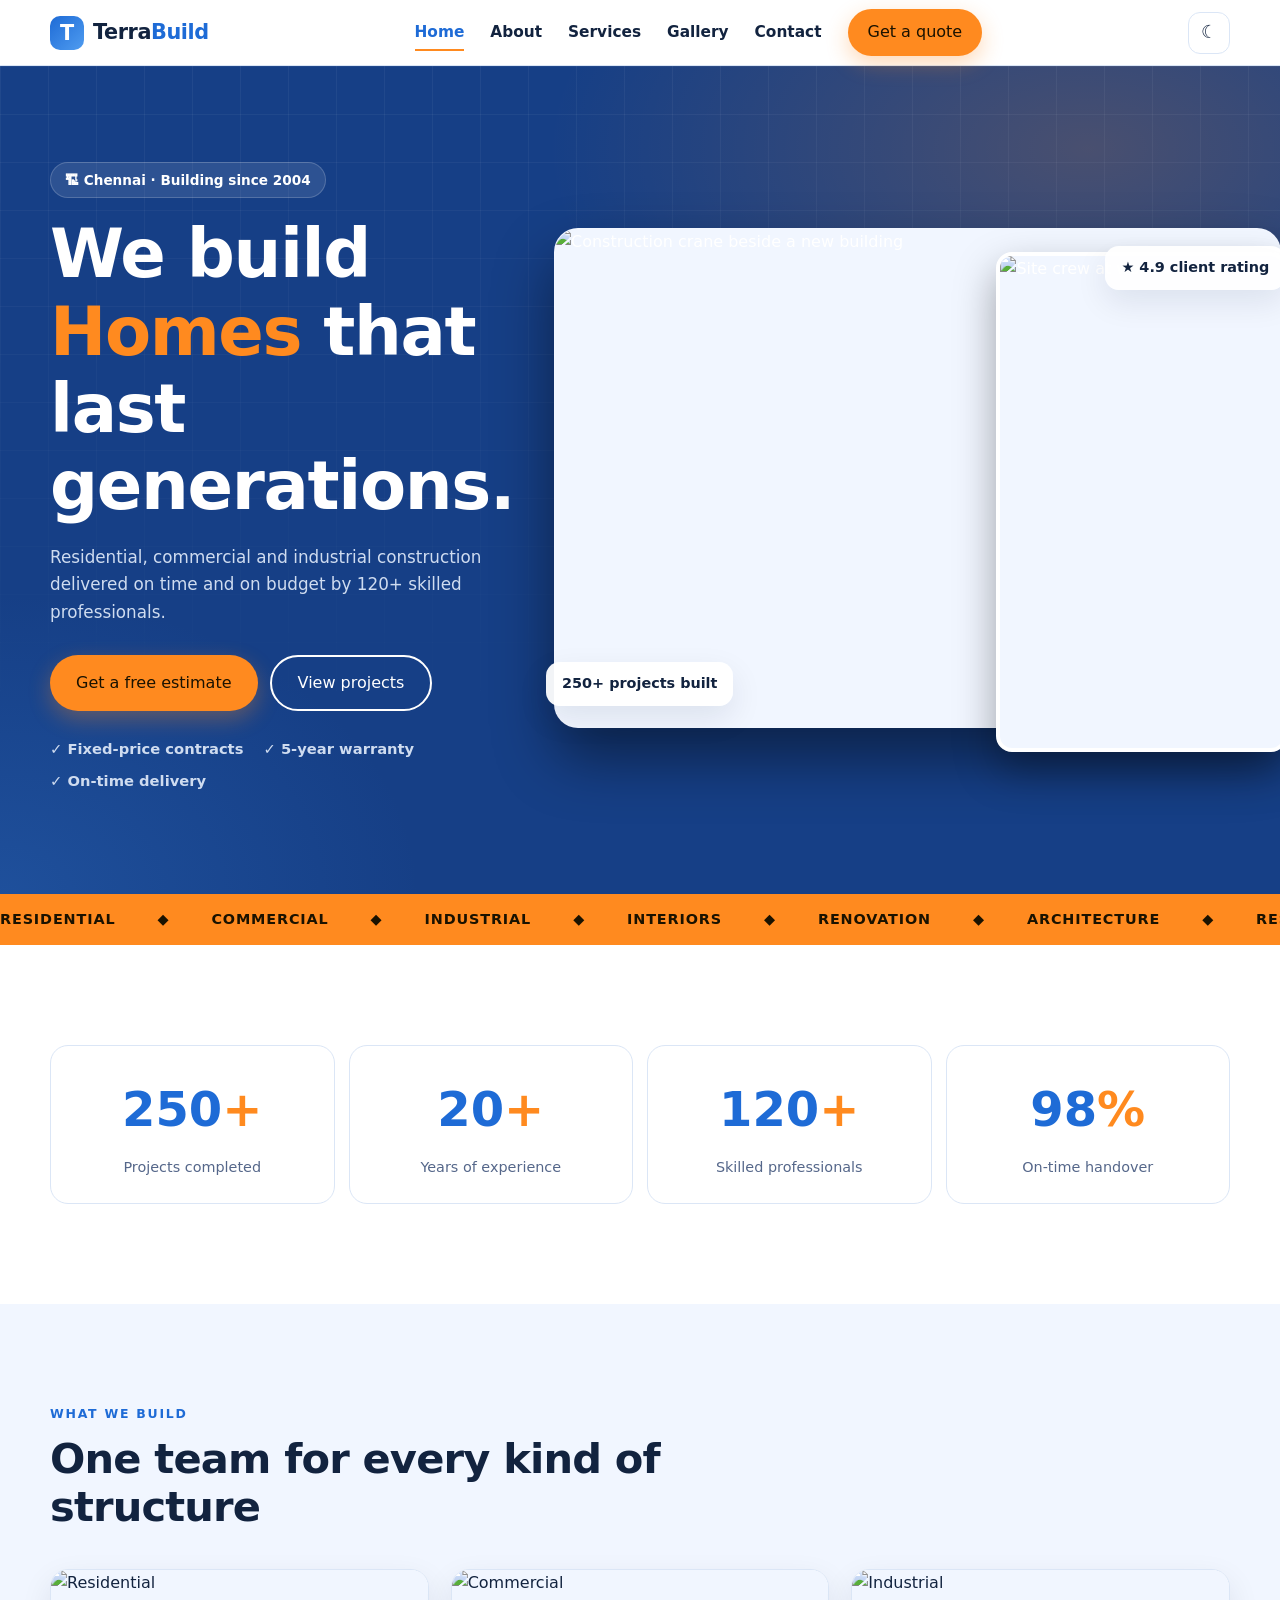
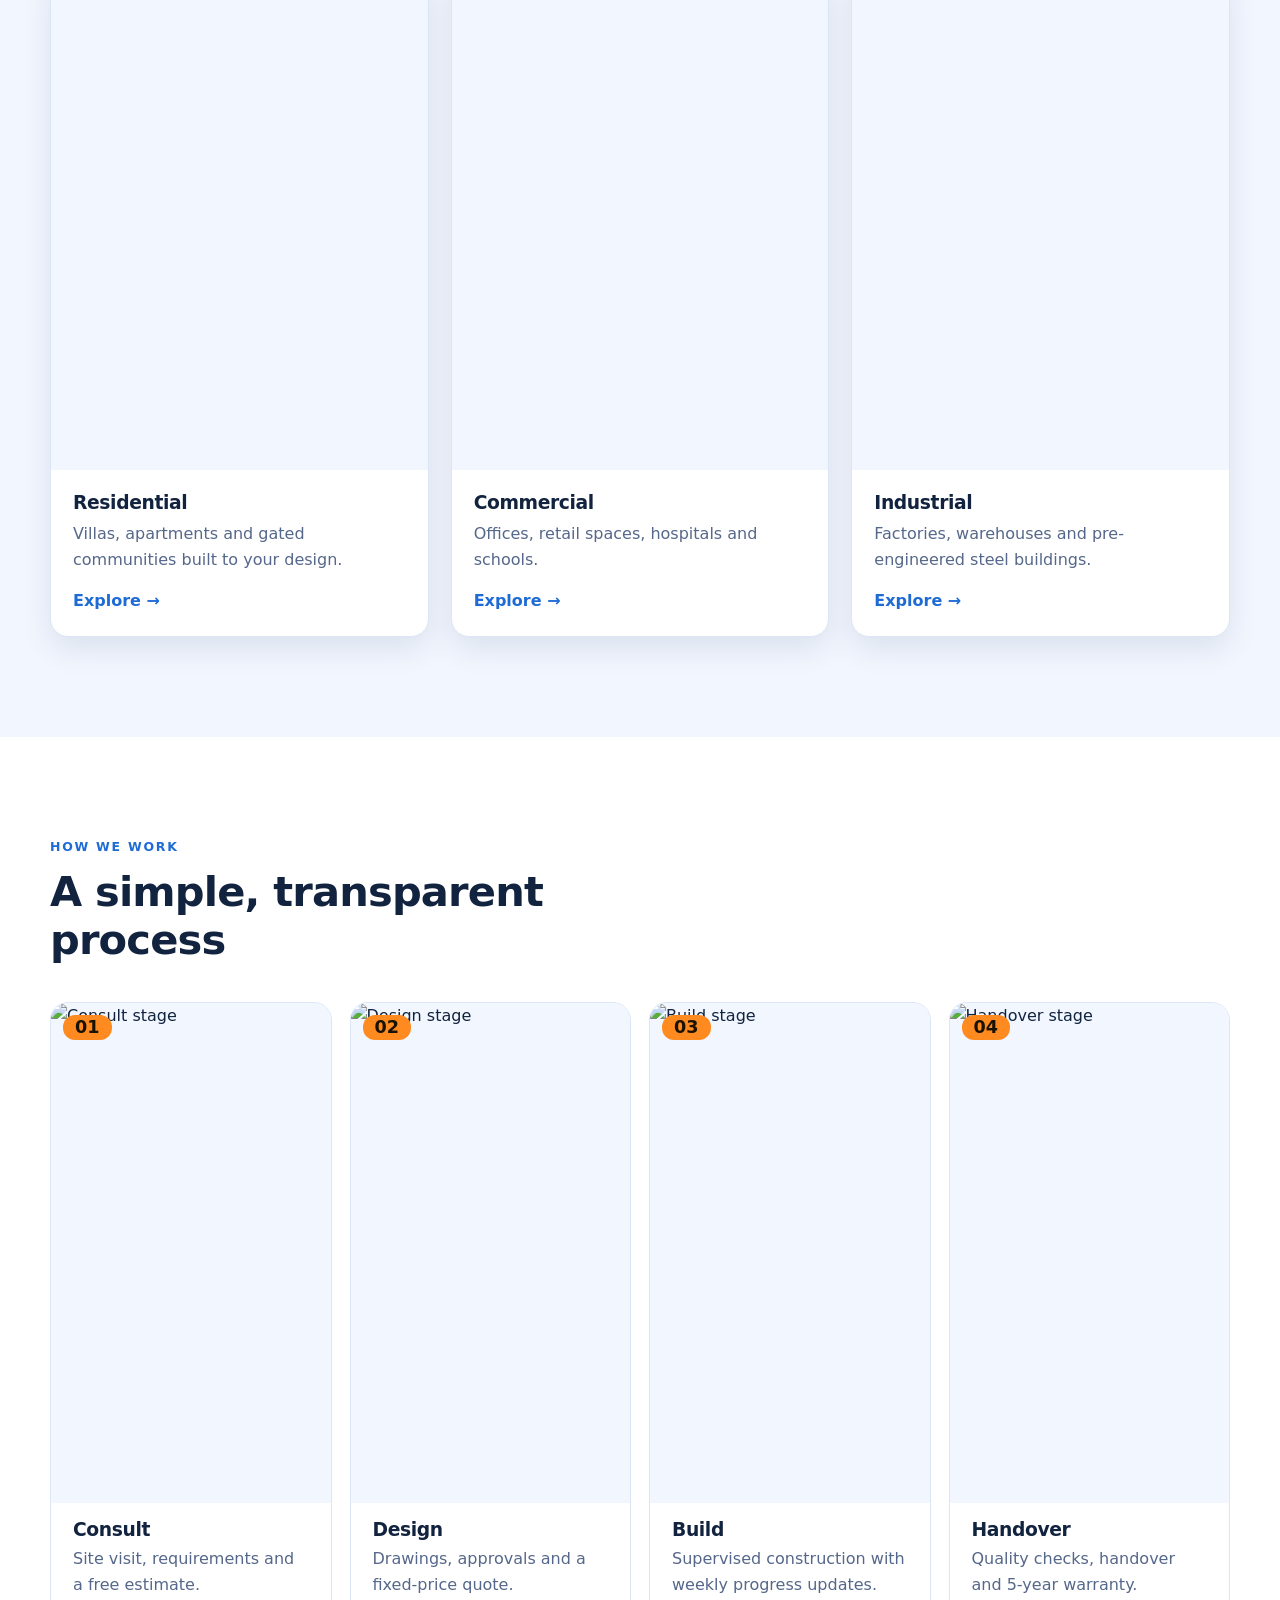
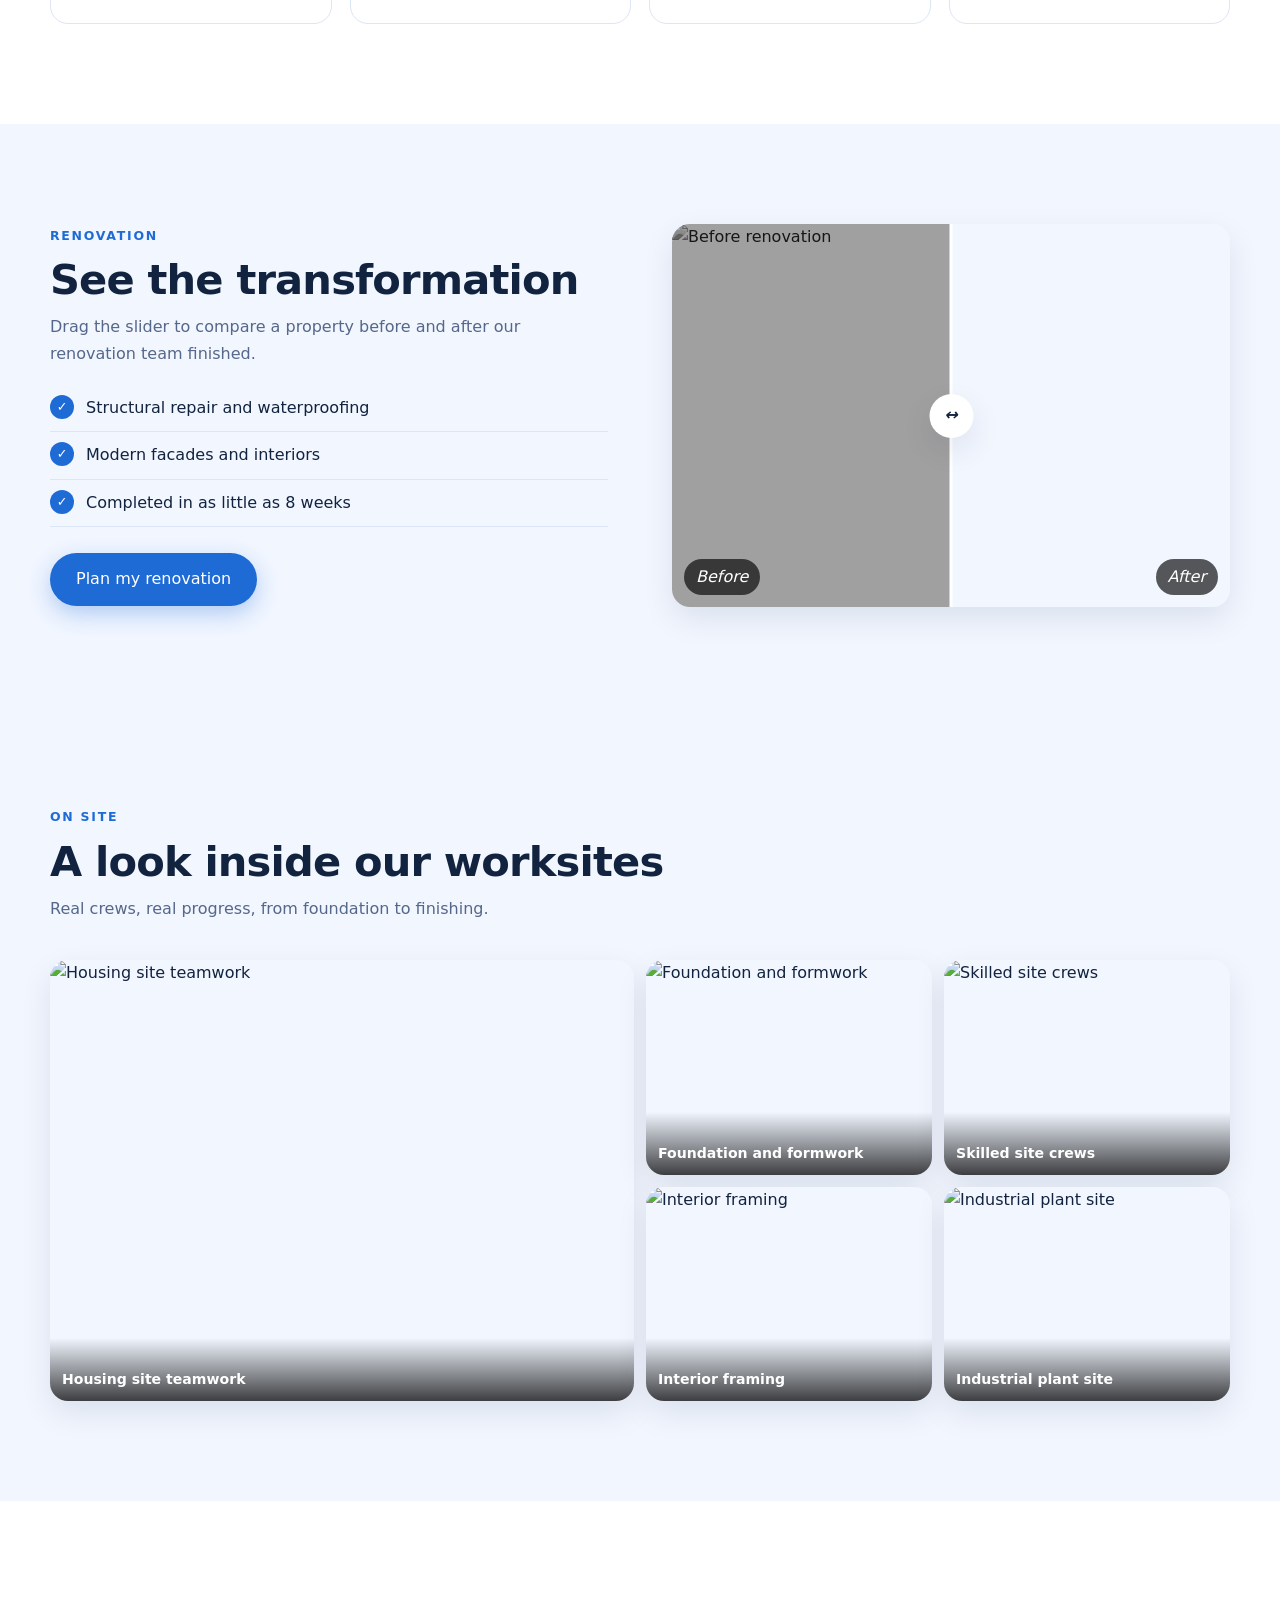
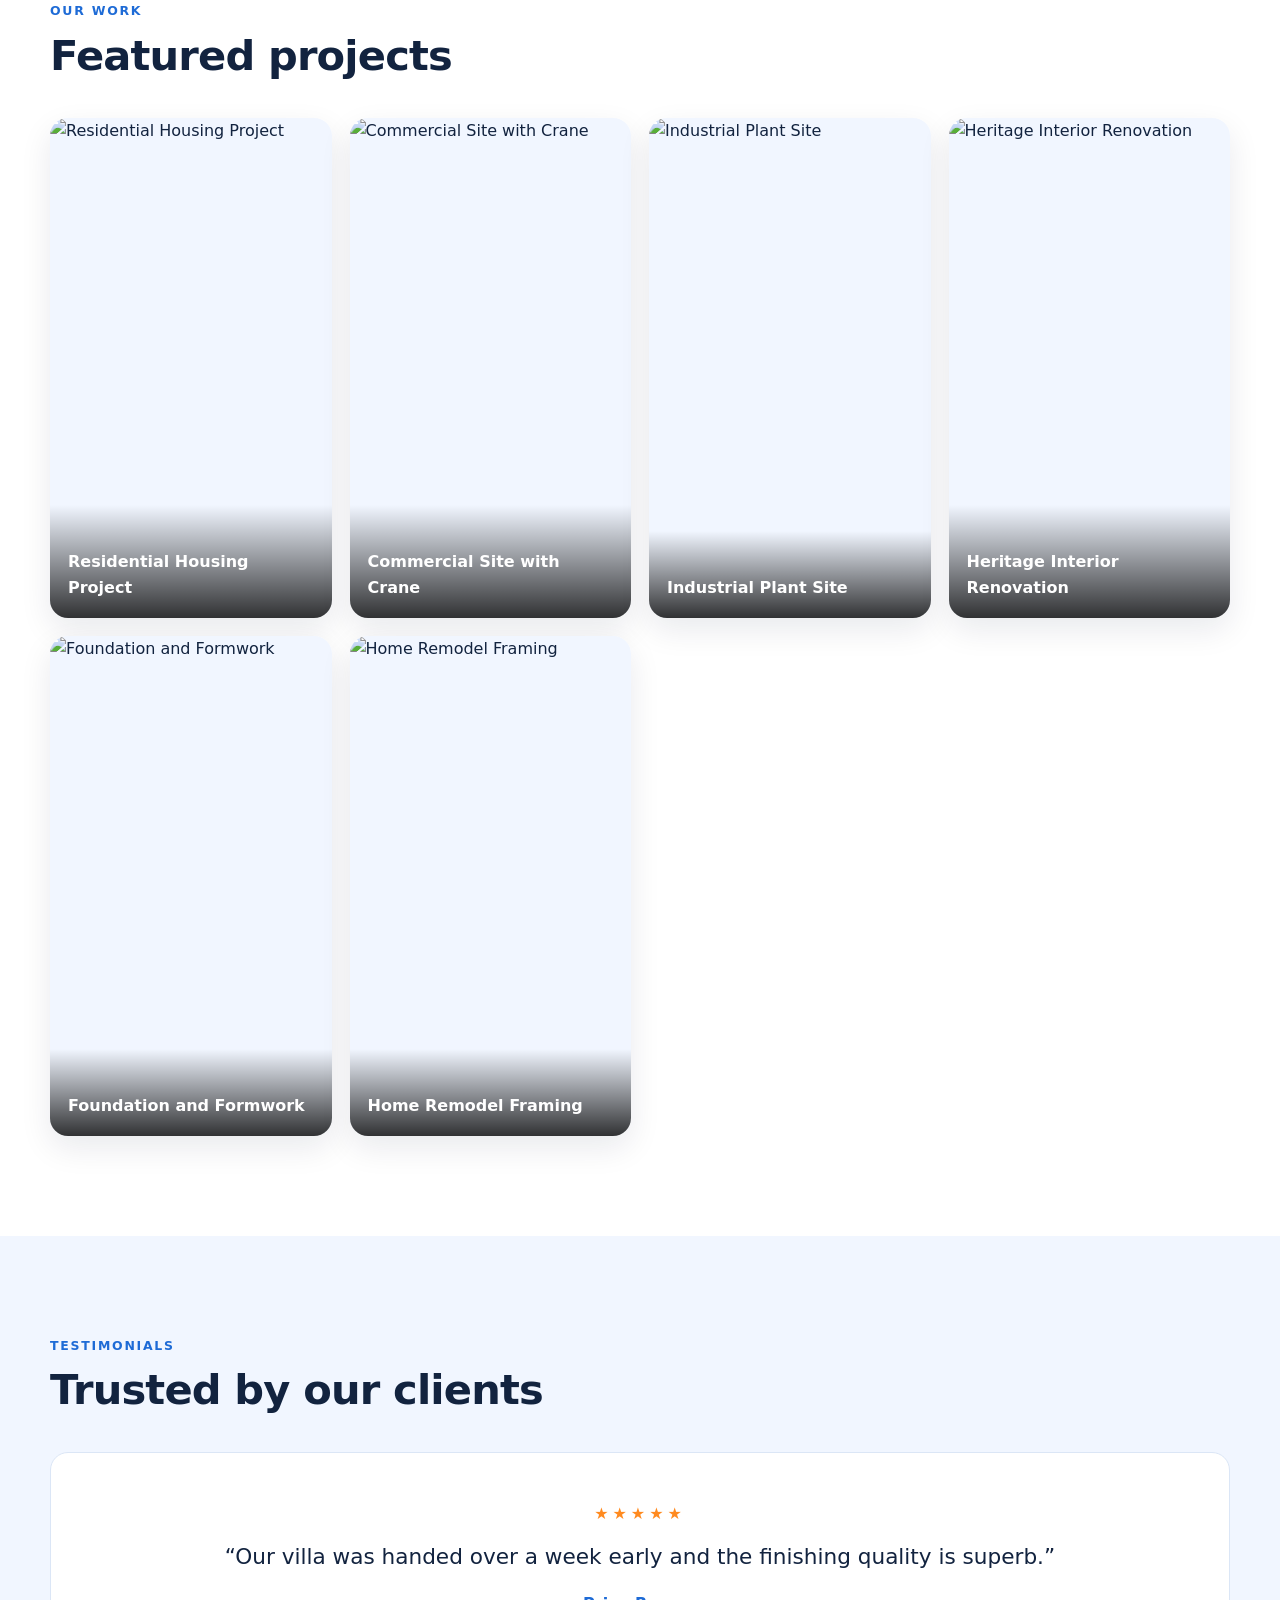
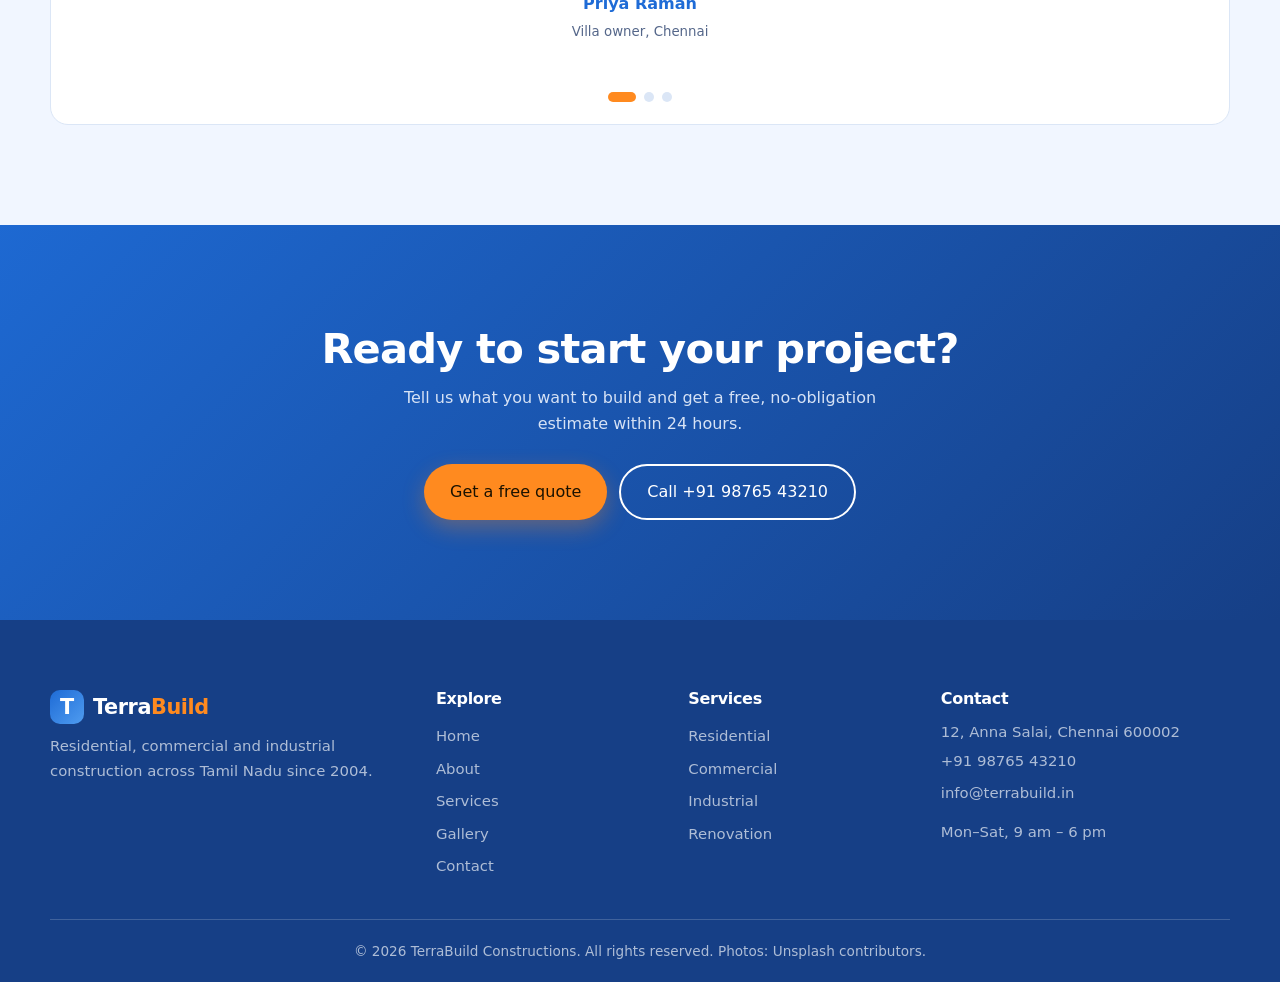
==== index.html @ c77da742 "Merge website code into main branch" ====
<!DOCTYPE html>
<html lang="en"><head><meta charset="UTF-8"><meta name="viewport" content="width=device-width,initial-scale=1,viewport-fit=cover"><meta name="theme-color" content="#163f86"><title>Home | TerraBuild Constructions</title><meta name="description" content="TerraBuild Constructions: residential, commercial and industrial builders in Chennai.">
<script>document.documentElement.classList.add('js');try{var m=localStorage.getItem('tb-theme');if(m)document.documentElement.dataset.theme=m}catch(e){}</script>
<link rel="stylesheet" href="index.css"></head><body>
<div id="pg"></div><header class="hd"><div class="c"><a class="logo" href="index.html"><span class="lm">T</span>Terra<b>Build</b></a><nav id="links" aria-label="Main"><a href="index.html" aria-current=page>Home</a><a href="about.html">About</a><a href="service.html">Services</a><a href="Gallery.html">Gallery</a><a href="contact.html">Contact</a><a class="btn sm" href="contact.html">Get a quote</a></nav><div class="hr"><button id="th" aria-label="Toggle dark mode">☾</button><button id="menu" aria-label="Menu" aria-expanded="false"><span></span><span></span><span></span></button></div></div></header>
<main><section class="hero"><div class="c"><div><span class="pill">🏗 Chennai · Building since 2004</span><h1>We build <span class="hl rot">Homes</span> that last generations.</h1><p>Residential, commercial and industrial construction delivered on time and on budget by 120+ skilled professionals.</p><div class="acts"><a class="btn" href="contact.html">Get a free estimate</a><a class="btn ghost" href="Gallery.html">View projects</a></div><ul class="trust"><li>✓ Fixed-price contracts</li><li>✓ 5-year warranty</li><li>✓ On-time delivery</li></ul></div><div class="hero-wrap"><img class="hero-img" src="https://images.unsplash.com/photo-1722079358008-2c72a8973998?auto=format&fit=crop&w=1200&q=70" onerror="this.onerror=null;this.src='images/hero.svg'" alt="Construction crane beside a new building" width="800" height="500" fetchpriority="high"><img class="hero-in" src="https://images.unsplash.com/photo-1558227691-41ea78d1f631?auto=format&fit=crop&w=700&q=70" onerror="this.onerror=null;this.src='images/crane.svg'" alt="Site crew at work" width="800" height="500" loading="lazy"><div class="fb f1"><span data-count="250">0</span>+ projects built</div><div class="fb f2">★ 4.9 client rating</div></div></div></section>
<div class="mq" aria-hidden="true"><div><span>Residential</span><span>◆</span><span>Commercial</span><span>◆</span><span>Industrial</span><span>◆</span><span>Interiors</span><span>◆</span><span>Renovation</span><span>◆</span><span>Architecture</span><span>◆</span><span>Residential</span><span>◆</span><span>Commercial</span><span>◆</span><span>Industrial</span><span>◆</span><span>Interiors</span><span>◆</span><span>Renovation</span><span>◆</span><span>Architecture</span><span>◆</span></div></div>
<section><div class="c"><div class="stats"><div class="stat" data-r><b data-count="250">0</b><i>+</i><span>Projects completed</span></div><div class="stat" data-r><b data-count="20">0</b><i>+</i><span>Years of experience</span></div><div class="stat" data-r><b data-count="120">0</b><i>+</i><span>Skilled professionals</span></div><div class="stat" data-r><b data-count="98">0</b><i>%</i><span>On-time handover</span></div></div></div></section>
<section class="alt"><div class="c"><div class="sh" data-r><div class="eb">What we build</div><h2>One team for every kind of structure</h2></div><div class="cards"><article class="card tilt" data-r><img src="https://images.unsplash.com/photo-1687169503260-85f00f122398?auto=format&fit=crop&w=1200&q=70" onerror="this.onerror=null;this.src='images/villa.svg'" alt="Residential" width="800" height="500" loading="lazy"><div class="cb"><h3>Residential</h3><p>Villas, apartments and gated communities built to your design.</p><a class="more" href="service.html">Explore →</a></div></article><article class="card tilt" data-r><img src="https://images.unsplash.com/photo-1755530603707-045e3306e4df?auto=format&fit=crop&w=1200&q=70" onerror="this.onerror=null;this.src='images/tower.svg'" alt="Commercial" width="800" height="500" loading="lazy"><div class="cb"><h3>Commercial</h3><p>Offices, retail spaces, hospitals and schools.</p><a class="more" href="service.html">Explore →</a></div></article><article class="card tilt" data-r><img src="https://images.unsplash.com/photo-1660367439240-d38cb03a4365?auto=format&fit=crop&w=1200&q=70" onerror="this.onerror=null;this.src='images/factory.svg'" alt="Industrial" width="800" height="500" loading="lazy"><div class="cb"><h3>Industrial</h3><p>Factories, warehouses and pre-engineered steel buildings.</p><a class="more" href="service.html">Explore →</a></div></article></div></div></section>
<section><div class="c"><div class="sh" data-r><div class="eb">How we work</div><h2>A simple, transparent process</h2></div><div class="steps"><div class="step" data-r><img src="https://images.unsplash.com/photo-1558227691-41ea78d1f631?auto=format&fit=crop&w=900&q=70" onerror="this.onerror=null;this.src='images/crane.svg'" alt="Consult stage" width="800" height="500" loading="lazy"><h3>Consult</h3><p>Site visit, requirements and a free estimate.</p></div><div class="step" data-r><img src="https://images.unsplash.com/photo-1768321914688-86ff62032d47?auto=format&fit=crop&w=900&q=70" onerror="this.onerror=null;this.src='images/interior.svg'" alt="Design stage" width="800" height="500" loading="lazy"><h3>Design</h3><p>Drawings, approvals and a fixed-price quote.</p></div><div class="step" data-r><img src="https://images.unsplash.com/photo-1687169503260-85f00f122398?auto=format&fit=crop&w=900&q=70" onerror="this.onerror=null;this.src='images/villa.svg'" alt="Build stage" width="800" height="500" loading="lazy"><h3>Build</h3><p>Supervised construction with weekly progress updates.</p></div><div class="step" data-r><img src="https://images.unsplash.com/photo-1755530603707-045e3306e4df?auto=format&fit=crop&w=900&q=70" onerror="this.onerror=null;this.src='images/tower.svg'" alt="Handover stage" width="800" height="500" loading="lazy"><h3>Handover</h3><p>Quality checks, handover and 5-year warranty.</p></div></div></div></section>
<section class="alt"><div class="c two"><div data-r><div class="eb">Renovation</div><h2>See the transformation</h2><p class="mut" style="margin-top:10px">Drag the slider to compare a property before and after our renovation team finished.</p><ul class="ticks"><li>Structural repair and waterproofing</li><li>Modern facades and interiors</li><li>Completed in as little as 8 weeks</li></ul><a class="btn dk" href="contact.html">Plan my renovation</a></div><div class="ba" data-r><img src="https://images.unsplash.com/photo-1653280662710-1cac52cde6d7?auto=format&fit=crop&w=1200&q=70" onerror="this.onerror=null;this.src='images/villa2.svg'" alt="After renovation" width="800" height="500" loading="lazy"><img class="b" src="https://images.unsplash.com/photo-1653280662710-1cac52cde6d7?auto=format&fit=crop&w=1200&q=70" onerror="this.onerror=null;this.src='images/villa2.svg'" alt="Before renovation" width="800" height="500" loading="lazy"><i></i><em>Before</em><em>After</em><input type="range" min="0" max="100" value="50" aria-label="Before and after slider"></div></div></section>
<section class="alt"><div class="c"><div class="sh" data-r><div class="eb">On site</div><h2>A look inside our worksites</h2><p>Real crews, real progress, from foundation to finishing.</p></div><div class="mos"><figure class="big" data-r><img src="https://images.unsplash.com/photo-1653280662710-1cac52cde6d7?auto=format&fit=crop&w=900&q=70" onerror="this.onerror=null;this.src='images/villa2.svg'" alt="Housing site teamwork" width="800" height="500" loading="lazy"><figcaption>Housing site teamwork</figcaption></figure><figure data-r><img src="https://images.unsplash.com/photo-1625337905916-f1172a75d5b8?auto=format&fit=crop&w=900&q=70" onerror="this.onerror=null;this.src='images/reno.svg'" alt="Foundation and formwork" width="800" height="500" loading="lazy"><figcaption>Foundation and formwork</figcaption></figure><figure data-r><img src="https://images.unsplash.com/photo-1558227691-41ea78d1f631?auto=format&fit=crop&w=900&q=70" onerror="this.onerror=null;this.src='images/crane.svg'" alt="Skilled site crews" width="800" height="500" loading="lazy"><figcaption>Skilled site crews</figcaption></figure><figure data-r><img src="https://images.unsplash.com/photo-1768321914688-86ff62032d47?auto=format&fit=crop&w=900&q=70" onerror="this.onerror=null;this.src='images/interior.svg'" alt="Interior framing" width="800" height="500" loading="lazy"><figcaption>Interior framing</figcaption></figure><figure data-r><img src="https://images.unsplash.com/photo-1660367439240-d38cb03a4365?auto=format&fit=crop&w=900&q=70" onerror="this.onerror=null;this.src='images/factory.svg'" alt="Industrial plant site" width="800" height="500" loading="lazy"><figcaption>Industrial plant site</figcaption></figure></div></div></section><section><div class="c"><div class="sh" data-r><div class="eb">Our work</div><h2>Featured projects</h2></div><div class="projs"><a class="proj" data-r href="Gallery.html"><img src="https://images.unsplash.com/photo-1687169503260-85f00f122398?auto=format&fit=crop&w=1200&q=70" onerror="this.onerror=null;this.src='images/villa.svg'" alt="Residential Housing Project" width="800" height="500" loading="lazy"><span>Residential Housing Project</span></a><a class="proj" data-r href="Gallery.html"><img src="https://images.unsplash.com/photo-1722079358008-2c72a8973998?auto=format&fit=crop&w=1200&q=70" onerror="this.onerror=null;this.src='images/tower2.svg'" alt="Commercial Site with Crane" width="800" height="500" loading="lazy"><span>Commercial Site with Crane</span></a><a class="proj" data-r href="Gallery.html"><img src="https://images.unsplash.com/photo-1660367439240-d38cb03a4365?auto=format&fit=crop&w=1200&q=70" onerror="this.onerror=null;this.src='images/factory.svg'" alt="Industrial Plant Site" width="800" height="500" loading="lazy"><span>Industrial Plant Site</span></a><a class="proj" data-r href="Gallery.html"><img src="https://images.unsplash.com/photo-1768321914688-86ff62032d47?auto=format&fit=crop&w=900&q=70" onerror="this.onerror=null;this.src='images/interior.svg'" alt="Heritage Interior Renovation" width="800" height="500" loading="lazy"><span>Heritage Interior Renovation</span></a><a class="proj" data-r href="Gallery.html"><img src="https://images.unsplash.com/photo-1625337905916-f1172a75d5b8?auto=format&fit=crop&w=900&q=70" onerror="this.onerror=null;this.src='images/reno.svg'" alt="Foundation and Formwork" width="800" height="500" loading="lazy"><span>Foundation and Formwork</span></a><a class="proj" data-r href="Gallery.html"><img src="https://images.unsplash.com/photo-1704742950992-9815a104820c?auto=format&fit=crop&w=900&q=70" onerror="this.onerror=null;this.src='images/reno.svg'" alt="Home Remodel Framing" width="800" height="500" loading="lazy"><span>Home Remodel Framing</span></a></div></div></section>
<section class="alt"><div class="c"><div class="sh" data-r><div class="eb">Testimonials</div><h2>Trusted by our clients</h2></div><div class="ts" data-r><div class="tr"><div class="tq"><div class="stars">★★★★★</div><p>“Our villa was handed over a week early and the finishing quality is superb.”</p><b>Priya Raman</b><small>Villa owner, Chennai</small></div><div class="tq"><div class="stars">★★★★★</div><p>“Transparent pricing and weekly updates. We always knew where the project stood.”</p><b>Karthik S.</b><small>Director, Metro Tech</small></div><div class="tq"><div class="stars">★★★★★</div><p>“They delivered our 40,000 sq ft warehouse on schedule and within budget.”</p><b>Mohammed Iqbal</b><small>Operations Head, Orbit Logistics</small></div></div><div class="dots"></div></div></div></section>
<section class="ctab"><div class="c" data-r><h2>Ready to start your project?</h2><p>Tell us what you want to build and get a free, no-obligation estimate within 24 hours.</p><div class="acts"><a class="btn" href="contact.html">Get a free quote</a><a class="btn ghost" href="tel:+919876543210">Call +91 98765 43210</a></div></div></section></main>
<footer class="ft"><div class="c fg"><div><a class="logo" href="index.html"><span class="lm">T</span>Terra<b>Build</b></a><p>Residential, commercial and industrial construction across Tamil Nadu since 2004.</p></div><div><h3>Explore</h3><a href="index.html">Home</a><a href="about.html">About</a><a href="service.html">Services</a><a href="Gallery.html">Gallery</a><a href="contact.html">Contact</a></div><div><h3>Services</h3><a href="service.html">Residential</a><a href="service.html">Commercial</a><a href="service.html">Industrial</a><a href="service.html">Renovation</a></div><div><h3>Contact</h3><p>12, Anna Salai, Chennai 600002</p><a href="tel:+919876543210">+91 98765 43210</a><a href="mailto:info@terrabuild.in">info@terrabuild.in</a><p>Mon–Sat, 9 am – 6 pm</p></div></div><div class="c cp">© 2026 TerraBuild Constructions. All rights reserved. Photos: Unsplash contributors.</div></footer><div class="mb"><a href="tel:+919876543210">📞 Call now</a><a href="contact.html">Free quote</a></div><button id="up" aria-label="Back to top">↑</button>
<script src="index.js"></script></body></html>
---- index.css ----
/* ===== TerraBuild: base design system + Home styles (loaded on every page) ===== */
:root{--bg:#fff;--bg2:#f1f6ff;--fg:#12233f;--mut:#55678a;--card:#fff;--line:#dbe6f6;--br:#1e6bd6;--ac:#ff8a1f;--dk:#163f86;--r:18px;--sh:0 12px 32px rgba(10,25,50,.09);--pad:clamp(18px,5vw,48px);--hh:66px}
[data-theme=dark]{--bg:#07111f;--bg2:#0c1a2e;--fg:#e8eefa;--mut:#9fb0cc;--card:#10233d;--line:#1d3350;--sh:0 12px 32px rgba(0,0,0,.45)}
*{box-sizing:border-box;margin:0;padding:0}
html{scroll-behavior:smooth;-webkit-text-size-adjust:100%;scroll-padding-top:var(--hh)}
body{font:16px/1.65 system-ui,-apple-system,"Segoe UI",Roboto,Arial,sans-serif;background:var(--bg);color:var(--fg);overflow-x:hidden;padding-bottom:58px;transition:background .3s,color .3s}
body.lock{overflow:hidden}
h1,h2,h3{line-height:1.15;letter-spacing:-.02em}
h2{font-size:clamp(1.7rem,4.5vw,2.6rem)}
a{color:inherit;text-decoration:none}
img{max-width:100%;display:block}
[hidden]{display:none!important}
:focus-visible{outline:3px solid var(--ac);outline-offset:3px}
.c{width:min(1180px,calc(100% - 2*var(--pad)));margin-inline:auto}
section{padding:clamp(56px,9vw,100px) 0}
.alt{background:var(--bg2)}
.eb{color:var(--br);font-weight:800;text-transform:uppercase;letter-spacing:.14em;font-size:.78rem;margin-bottom:10px}
[data-theme=dark] .eb{color:var(--ac)}
.sh{max-width:640px;margin-bottom:38px}.sh p{color:var(--mut);margin-top:10px}
.two{display:grid;gap:36px;align-items:center}
.mut{color:var(--mut)}
/* progress + header */
#pg{position:fixed;top:0;left:0;height:3px;width:0;z-index:100;background:linear-gradient(90deg,var(--ac),var(--br))}
.hd{position:sticky;top:0;z-index:50;height:var(--hh);border-bottom:1px solid var(--line);transition:box-shadow .3s}
.hd.sm{box-shadow:0 6px 24px rgba(0,0,0,.1)}
.hd .c{display:flex;align-items:center;justify-content:space-between;height:100%;gap:12px}
.logo{display:flex;align-items:center;gap:0;font-weight:600;font-size:1.3rem;letter-spacing:-.02em}
.logo b{color:var(--br)}[data-theme=dark] .logo b{color:var(--ac)}
.lm{margin-right:9px;display:grid;place-items:center;width:34px;height:34px;border-radius:10px;background:linear-gradient(135deg,var(--br),#4f9cf0);color:#fff;font-weight:800}
.hr{display:flex;align-items:center;gap:8px}
#th,#menu{width:42px;height:42px;border-radius:12px;border:1px solid var(--line);background:var(--card);color:inherit;cursor:pointer;font-size:1.1rem;display:grid;place-items:center}
#menu{gap:4px;align-content:center;padding:0 11px}
#menu span{display:block;width:20px;height:2px;background:currentColor;border-radius:2px;transition:.3s}
#menu.x span:nth-child(1){transform:translateY(6px) rotate(45deg)}#menu.x span:nth-child(2){opacity:0}#menu.x span:nth-child(3){transform:translateY(-6px) rotate(-45deg)}
#links{position:fixed;inset:var(--hh) 0 0 0;background:var(--bg);display:flex;flex-direction:column;padding:24px var(--pad);gap:4px;transform:translateY(-10px);opacity:0;pointer-events:none;transition:transform .3s,opacity .3s,visibility .3s;overflow:auto;visibility:hidden}
#links.open{transform:none;opacity:1;pointer-events:auto;visibility:visible}
#links a:not(.btn){font-size:1.4rem;font-weight:700;padding:14px 0;border-bottom:1px solid var(--line)}
#links a[aria-current]{color:var(--br)}[data-theme=dark] #links a[aria-current]{color:var(--ac)}
#links .btn{margin-top:20px;justify-content:center}
.btn{display:inline-flex;align-items:center;gap:8px;padding:13px 26px;border-radius:999px;font:700 1rem/1.2 inherit;background:var(--ac);color:#1a1200;border:0;cursor:pointer;transition:.25s;box-shadow:0 8px 22px rgba(255,138,31,.32)}
.btn:hover{transform:translateY(-2px);box-shadow:0 12px 26px rgba(255,138,31,.45)}
.btn.sm{padding:10px 20px}.btn.ghost{background:transparent;color:inherit;border:2px solid currentColor;box-shadow:none}
.btn.dk{background:var(--br);color:#fff;box-shadow:0 8px 22px rgba(30,107,214,.3)}.btn:disabled{opacity:.6}
.mb{position:fixed;left:0;right:0;bottom:0;z-index:45;display:grid;grid-template-columns:1fr 1fr;background:var(--dk);padding-bottom:env(safe-area-inset-bottom)}
.mb a{padding:15px;text-align:center;color:#fff;font-weight:700}.mb a+a{background:var(--ac);color:#1a1200}
#up{position:fixed;right:16px;bottom:74px;width:46px;height:46px;border-radius:50%;border:0;background:var(--br);color:#fff;font-size:1.2rem;cursor:pointer;z-index:44;opacity:0;pointer-events:none;transform:translateY(12px);transition:.3s;box-shadow:var(--sh)}
#up.show{opacity:1;pointer-events:auto;transform:none}
/* hero + page head */
.hero{position:relative;overflow:hidden;color:#fff;background:radial-gradient(900px 500px at 85% 10%,rgba(255,138,31,.22),transparent 60%),radial-gradient(700px 500px at 0 100%,rgba(56,130,220,.25),transparent 60%),var(--dk);padding:clamp(40px,9vw,96px) 0 clamp(56px,9vw,100px)}
.hero::before{content:"";position:absolute;inset:0;background:linear-gradient(rgba(255,255,255,.05) 1px,transparent 1px) 0 0/48px 48px,linear-gradient(90deg,rgba(255,255,255,.05) 1px,transparent 1px) 0 0/48px 48px;mask-image:linear-gradient(#000,transparent 85%)}
.hero .c{position:relative;display:grid;gap:40px;align-items:center}
.pill{display:inline-block;padding:6px 14px;border-radius:999px;background:rgba(255,255,255,.1);border:1px solid rgba(255,255,255,.18);font-size:.85rem;font-weight:600;margin-bottom:18px}
.hero h1{font-size:clamp(2.2rem,7vw,4.2rem)}.hl{color:var(--ac);transition:opacity .3s;display:inline-block}
.hero p{margin:18px 0 28px;color:#cfdcf0;max-width:540px;font-size:1.05rem}
.acts{display:flex;flex-wrap:wrap;gap:12px}
.trust{list-style:none;display:flex;flex-wrap:wrap;gap:8px 20px;margin-top:26px;color:#cfdcf0;font-size:.92rem;font-weight:600}
.hero-wrap{position:relative}
.hero-img{border-radius:24px;box-shadow:0 30px 60px rgba(0,0,0,.45);border:1px solid rgba(255,255,255,.15);width:100%;aspect-ratio:16/11;object-fit:cover;will-change:transform}
.fb{position:absolute;background:rgba(255,255,255,.95);color:#12233f;padding:10px 16px;border-radius:14px;font-weight:700;font-size:.9rem;box-shadow:var(--sh);animation:fl 5s ease-in-out infinite}
.f1{left:-8px;bottom:22px}.f2{right:-4px;top:18px;animation-delay:-2.5s}
@keyframes fl{50%{transform:translateY(-10px)}}
.ph{color:#fff;padding:clamp(48px,9vw,90px) 0;background:linear-gradient(110deg,rgba(22,63,134,.88),rgba(22,63,134,.45)),var(--phimg,none) center/cover,var(--dk)}
.ph h1{font-size:clamp(2rem,6vw,3.4rem)}.ph p{color:#cfdcf0;margin-top:10px;max-width:560px}
.bc{font-size:.85rem;color:#9fb4d6;margin-bottom:12px}.bc a:hover{color:var(--ac)}
/* marquee, stats, cards */
.mq{overflow:hidden;background:var(--ac);color:#1a1200;font-weight:800;text-transform:uppercase;letter-spacing:.06em;font-size:.9rem}
.mq div{display:flex;gap:42px;width:max-content;padding:14px 0;animation:mq 28s linear infinite}
@keyframes mq{to{transform:translateX(-50%)}}
.stats{display:grid;grid-template-columns:1fr 1fr;gap:14px}
.stat{background:var(--card);border:1px solid var(--line);border-radius:var(--r);padding:24px 12px;text-align:center}
.stat b{font-size:clamp(2rem,6vw,3rem);color:var(--br);line-height:1}[data-theme=dark] .stat b{color:var(--ac)}.stat i{font-style:normal;font-size:clamp(2rem,6vw,3rem);font-weight:700;color:var(--ac)}
.stat span{display:block;color:var(--mut);font-size:.9rem;margin-top:6px}
.cards{display:grid;gap:22px;grid-template-columns:repeat(auto-fit,minmax(min(100%,290px),1fr))}
.card{background:var(--card);border:1px solid var(--line);border-radius:var(--r);overflow:hidden;box-shadow:var(--sh);display:flex;flex-direction:column}
.card[data-r]{transition:opacity .7s,transform .3s,box-shadow .3s}
.card img{aspect-ratio:16/10;width:100%;object-fit:cover}
.cb{padding:22px;display:flex;flex-direction:column;gap:8px;flex:1}.cb p{color:var(--mut)}
.more{margin-top:auto;font-weight:700;color:var(--br);padding-top:6px}[data-theme=dark] .more{color:var(--ac)}.more:hover{letter-spacing:.02em}
.steps{display:grid;gap:18px;grid-template-columns:repeat(auto-fit,minmax(min(100%,240px),1fr));counter-reset:s}
.step{background:var(--card);border:1px solid var(--line);border-radius:var(--r);padding:26px;counter-increment:s;position:relative}
.step::before{content:"0" counter(s);font-size:2.6rem;font-weight:800;color:var(--ac);display:block;line-height:1;margin-bottom:10px}
.step p{color:var(--mut);margin-top:6px}
/* before/after */
.ba{--p:50%;position:relative;aspect-ratio:16/11;border-radius:var(--r);overflow:hidden;box-shadow:var(--sh);user-select:none;touch-action:pan-y}
.ba img{position:absolute;inset:0;width:100%;height:100%;object-fit:cover}
.ba .b{clip-path:inset(0 calc(100% - var(--p)) 0 0);filter:grayscale(1) brightness(.65)}
.ba input{position:absolute;inset:0;width:100%;height:100%;opacity:0;cursor:ew-resize;z-index:3}
.ba i{position:absolute;top:0;bottom:0;left:var(--p);width:3px;background:#fff;z-index:2;transform:translateX(-50%)}
.ba i::after{content:"↔";position:absolute;top:50%;left:50%;width:44px;height:44px;margin:-22px;border-radius:50%;background:#fff;color:#12233f;display:grid;place-items:center;font-weight:800;box-shadow:var(--sh)}
.ba em{position:absolute;bottom:12px;padding:5px 12px;border-radius:99px;background:rgba(0,0,0,.65);color:#fff;font:700 .78rem/1 inherit;z-index:2}.ba em:first-of-type{left:12px}.ba em:last-of-type{right:12px}
.ticks{list-style:none;margin:18px 0 26px}
.ticks li{padding:10px 0 10px 36px;position:relative;border-bottom:1px solid var(--line)}
.ticks li::before{content:"✓";position:absolute;left:0;top:10px;width:24px;height:24px;border-radius:50%;background:var(--br);color:#fff;text-align:center;font-size:.8rem;line-height:24px}
/* projects, testimonials, cta */
.projs{display:grid;gap:18px;grid-template-columns:repeat(auto-fit,minmax(min(100%,280px),1fr))}
.proj{position:relative;overflow:hidden;border-radius:var(--r);box-shadow:var(--sh)}
.proj img{width:100%;aspect-ratio:4/3;object-fit:cover;transition:transform .6s}.proj:hover img{transform:scale(1.08)}
.proj span{position:absolute;inset:auto 0 0;padding:44px 18px 16px;color:#fff;font-weight:700;background:linear-gradient(transparent,rgba(0,0,0,.8))}
.ts{overflow:hidden;border-radius:var(--r);background:var(--card);border:1px solid var(--line)}
.tr{display:flex;transition:transform .55s cubic-bezier(.4,0,.2,1)}
.tq{flex:0 0 100%;padding:clamp(24px,5vw,48px);text-align:center}
.tq p{font-size:clamp(1.05rem,2.6vw,1.35rem);font-weight:500}.tq b{display:block;margin-top:16px;color:var(--br)}.tq small{color:var(--mut)}
.stars{color:var(--ac);letter-spacing:4px;margin-bottom:12px}
.dots{display:flex;justify-content:center;gap:8px;padding-bottom:22px}
.dots button{width:10px;height:10px;border-radius:99px;border:0;background:var(--line);cursor:pointer;transition:.3s}.dots .on{width:28px;background:var(--ac)}
.ctab{color:#fff;text-align:center;background:linear-gradient(135deg,rgba(30,107,214,.95),rgba(22,63,134,.97)),var(--dk)}
.ctab p{color:#d6e2f5;margin:12px auto 26px;max-width:520px}.ctab .acts{justify-content:center}
/* footer */
.ft{background:var(--dk);color:#aebdd6;padding:clamp(44px,7vw,70px) 0 0}
.ft .logo{color:#fff}.ft .logo b{color:var(--ac)}
.fg{display:grid;gap:30px;grid-template-columns:1fr 1fr}.fg>div:first-child{grid-column:1/-1}
.ft h3{color:#fff;font-size:1rem;margin-bottom:12px}.ft p{margin-top:10px;font-size:.93rem}
.ft a:not(.logo){display:block;padding:4px 0;font-size:.93rem}.ft a:not(.logo):hover{color:var(--ac)}
.cp{margin-top:36px;padding:20px 0;border-top:1px solid rgba(255,255,255,.18);font-size:.85rem;text-align:center}
/* reveal */
.js [data-r]{opacity:0;transform:translateY(28px);transition:opacity .7s,transform .7s}
.js [data-r].in{opacity:1;transform:none}
/* chips (shared by Services + Gallery) */
.chips{display:flex;gap:8px;overflow-x:auto;padding:2px 0 8px;margin-bottom:24px;scrollbar-width:none}.chips::-webkit-scrollbar{display:none}
.chip{padding:10px 20px;border-radius:999px;border:1px solid var(--line);background:var(--card);color:inherit;cursor:pointer;font:600 .95rem/1 inherit;white-space:nowrap;transition:.25s}
.chip.on{background:var(--br);color:#fff;border-color:var(--br)}
@media(min-width:600px){.fg{grid-template-columns:1.5fr 1fr 1fr}.fg>div:first-child{grid-column:auto}.fg>div:last-child{grid-column:1/-1}}
@media(min-width:900px){
 body{padding-bottom:0}.mb{display:none}#up{bottom:24px}
 #menu{display:none}
 #links{position:static;inset:auto;flex-direction:row;align-items:center;gap:26px;padding:0;transform:none;opacity:1;pointer-events:auto;visibility:visible;overflow:visible;background:none}
 #links a:not(.btn){font-size:.96rem;font-weight:600;padding:6px 0;border:0;position:relative}
 #links a:not(.btn)::after{content:"";position:absolute;left:0;bottom:0;height:2px;width:0;background:var(--ac);transition:width .25s}
 #links a:not(.btn):hover::after,#links a[aria-current]::after{width:100%}
 #links .btn{margin:0}
 .hero .c{grid-template-columns:1.05fr .95fr}.two{grid-template-columns:1fr 1fr;gap:64px}.two.rv>:first-child{order:2}
 .stats{grid-template-columns:repeat(4,1fr)}
 .fg{grid-template-columns:1.6fr 1fr 1fr 1.3fr}.fg>div:last-child{grid-column:auto}
}
@media(prefers-reduced-motion:reduce){*,*::before,*::after{animation:none!important;transition:none!important;scroll-behavior:auto!important}.js [data-r]{opacity:1;transform:none}}
img{background:var(--bg2)}

.hd::before{content:'';position:absolute;inset:0;z-index:-1;background:color-mix(in srgb,var(--bg) 88%,transparent);-webkit-backdrop-filter:blur(14px);backdrop-filter:blur(14px)}
#links{z-index:60}

.pic{aspect-ratio:4/3;object-fit:cover;width:100%}
.hero-img{object-position:center}

/* more pictures */
.mos{display:grid;gap:12px;grid-template-columns:1fr 1fr}
.mos figure{position:relative;overflow:hidden;border-radius:var(--r);aspect-ratio:4/3;box-shadow:var(--sh)}
.mos img{width:100%;height:100%;object-fit:cover;transition:transform .6s}.mos figure:hover img{transform:scale(1.08)}
.mos figcaption{position:absolute;inset:auto 0 0;padding:30px 12px 10px;color:#fff;font-weight:700;font-size:.88rem;background:linear-gradient(transparent,rgba(0,0,0,.75))}
.mos .big{grid-column:1/-1}
.hero-in{position:absolute;right:-6px;bottom:-24px;width:40%;aspect-ratio:4/3;object-fit:cover;border-radius:16px;border:4px solid #fff;box-shadow:0 18px 40px rgba(0,0,0,.35);animation:fl 6s ease-in-out infinite}
.step{padding:0 0 24px;overflow:hidden}.step img{width:100%;aspect-ratio:16/10;object-fit:cover}
.step h3{margin:16px 22px 0}.step p{margin:6px 22px 0}
.step::before{position:absolute;top:12px;left:12px;z-index:1;margin:0;padding:4px 12px;border-radius:12px;background:var(--ac);color:#1a1200;font-size:1.1rem}
@media(min-width:900px){.mos{grid-template-columns:repeat(4,1fr)}.mos .big{grid-column:span 2;grid-row:span 2;aspect-ratio:auto}}
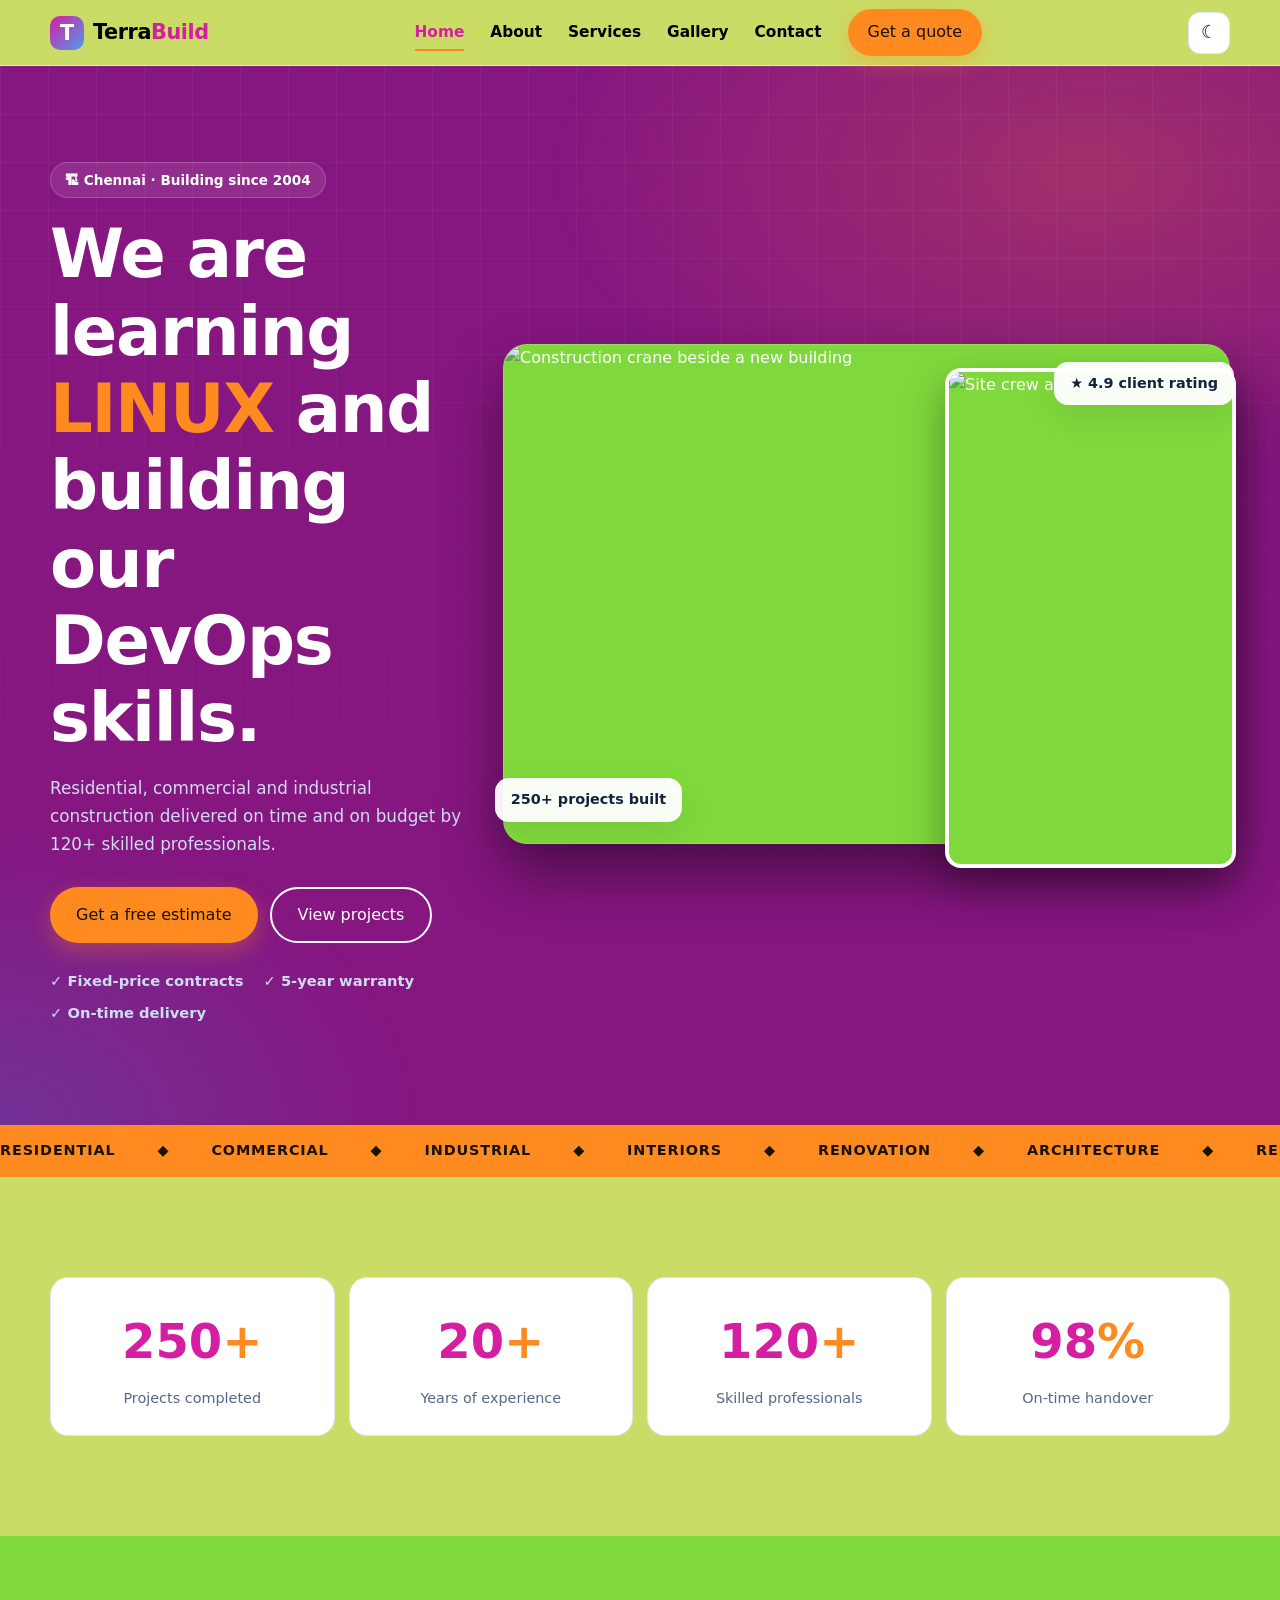
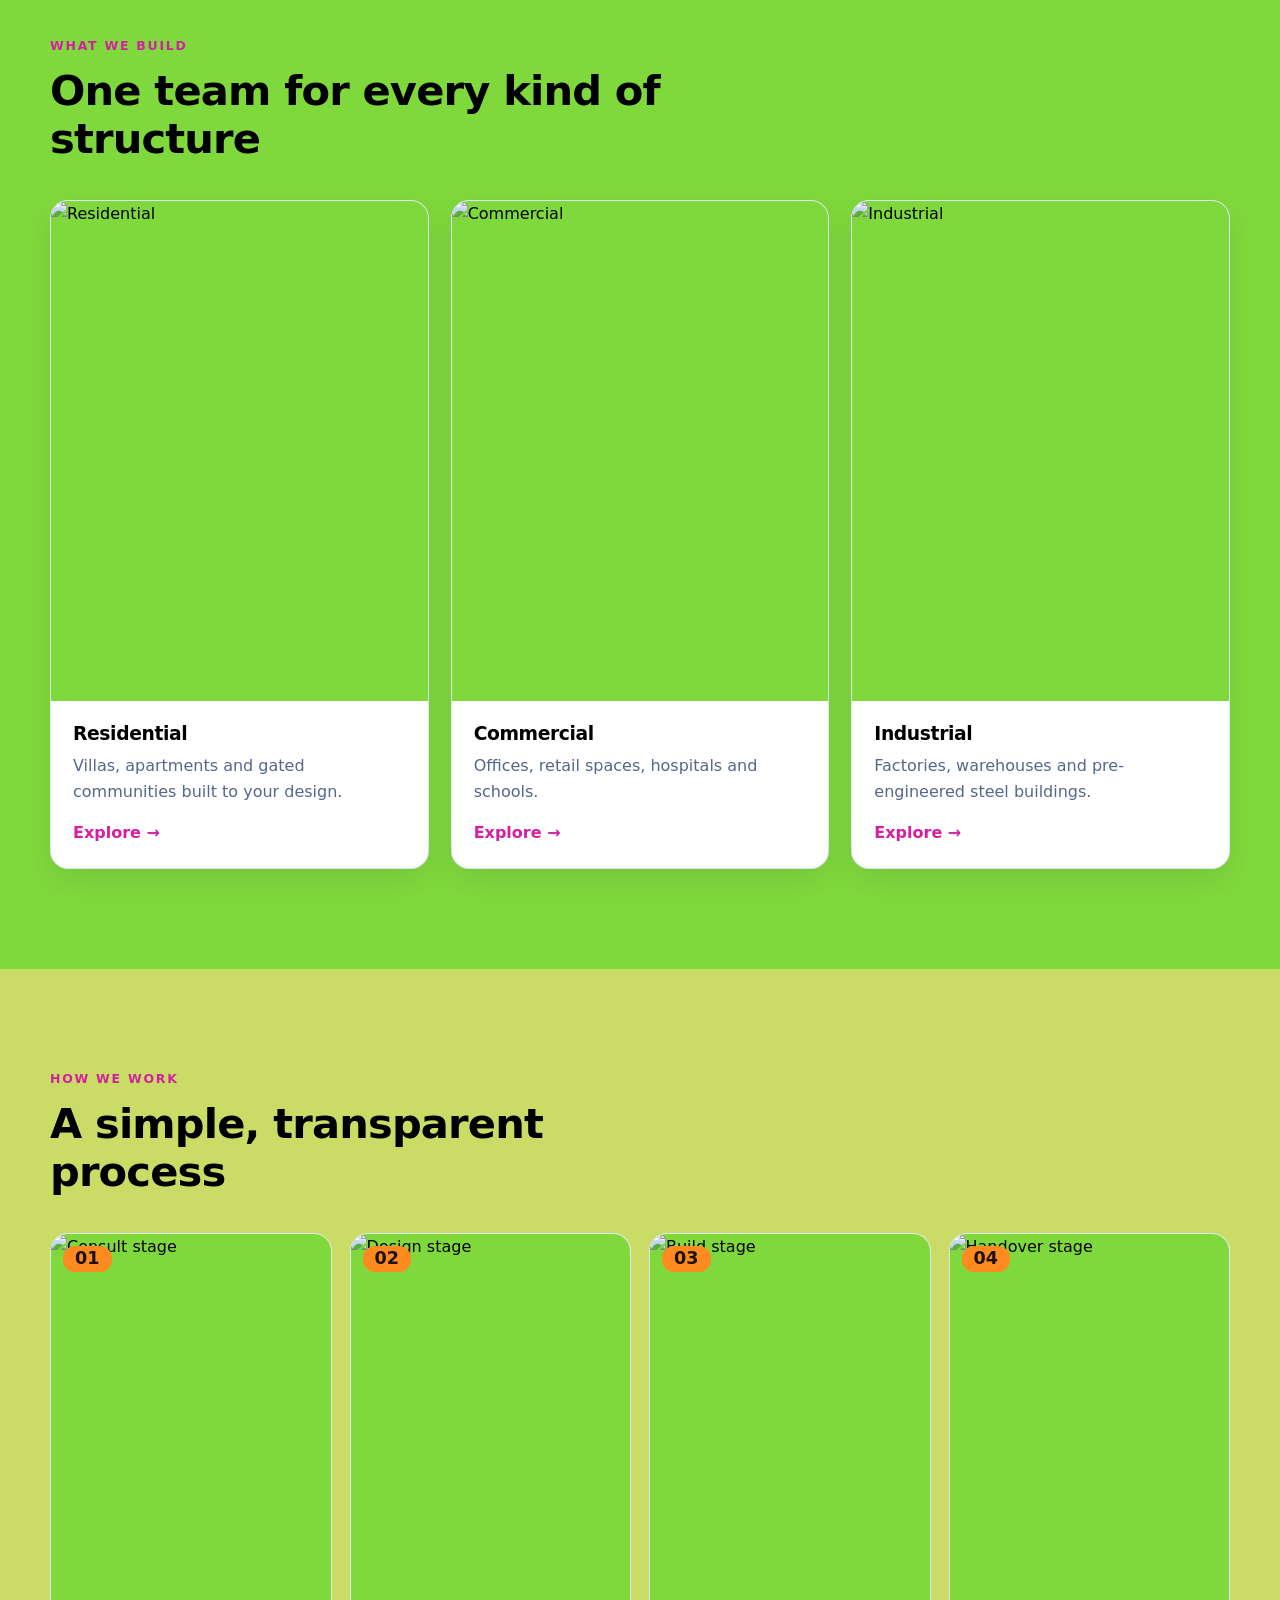
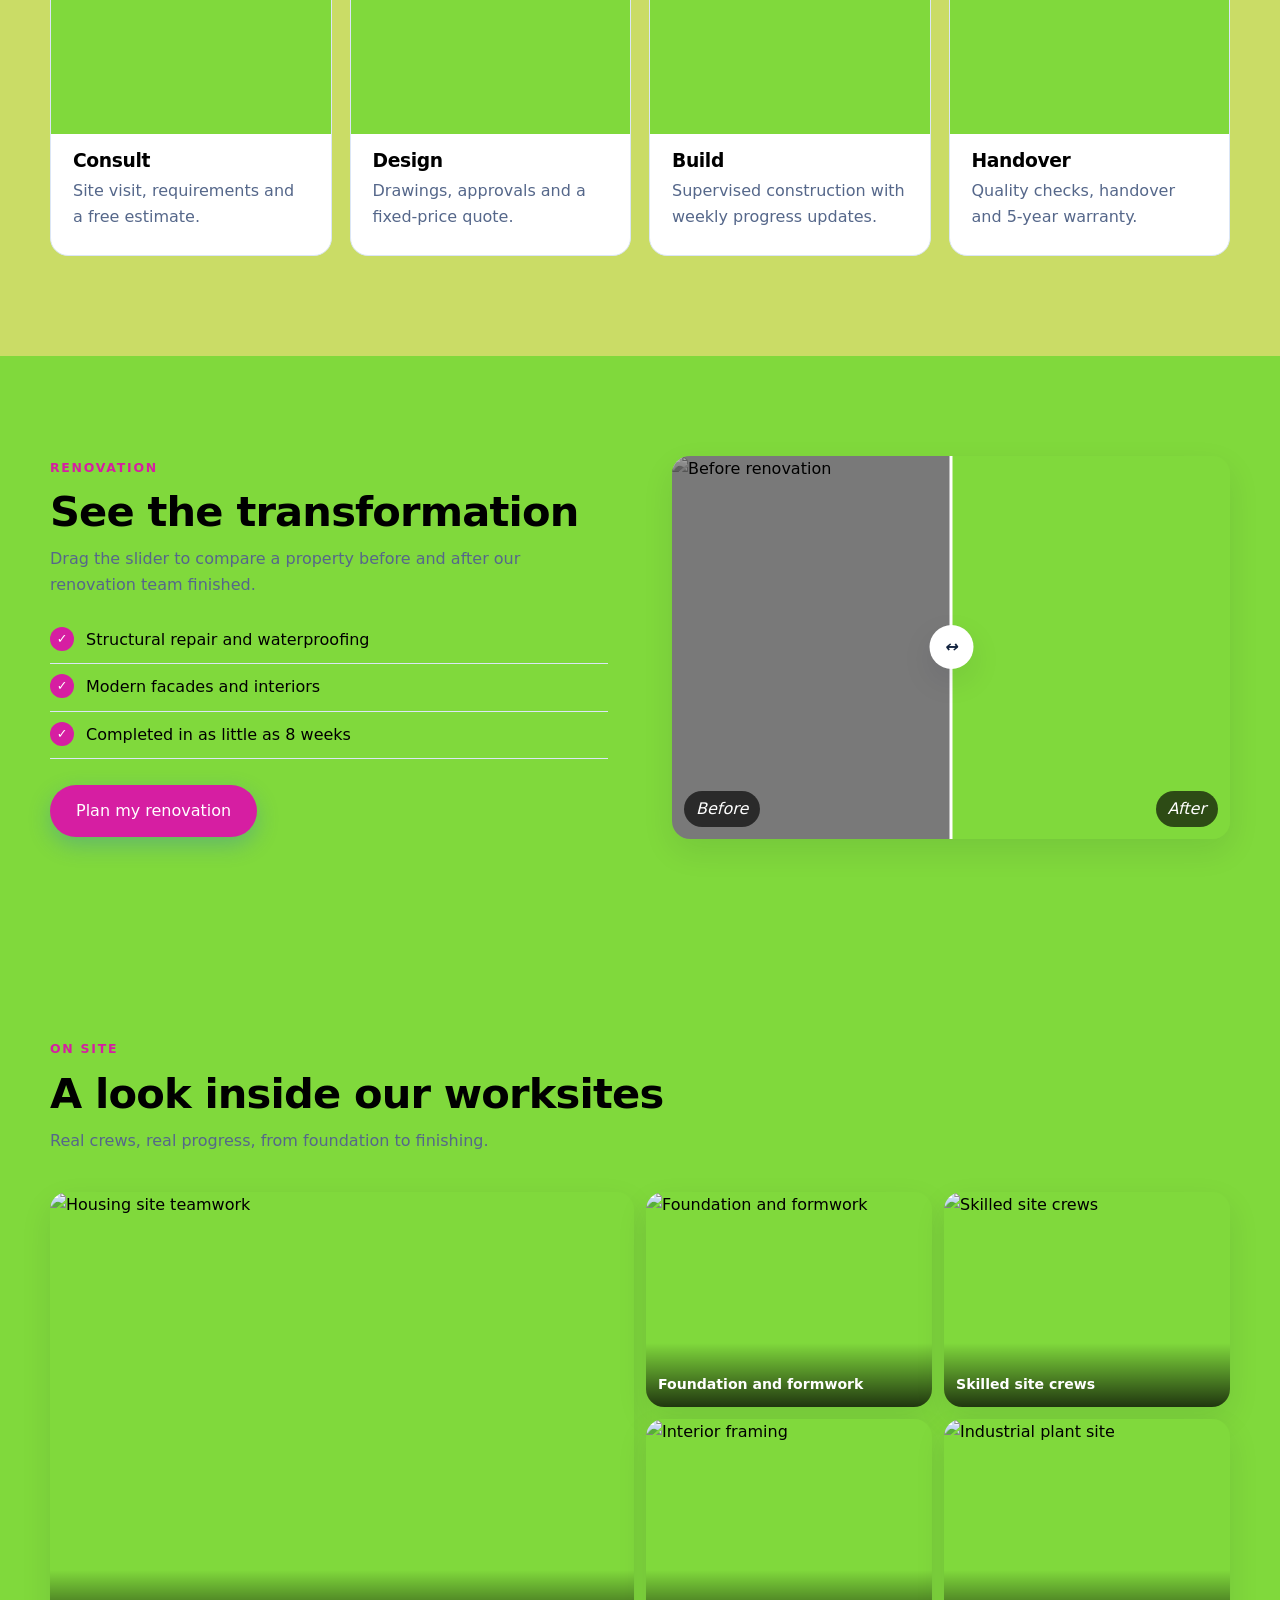
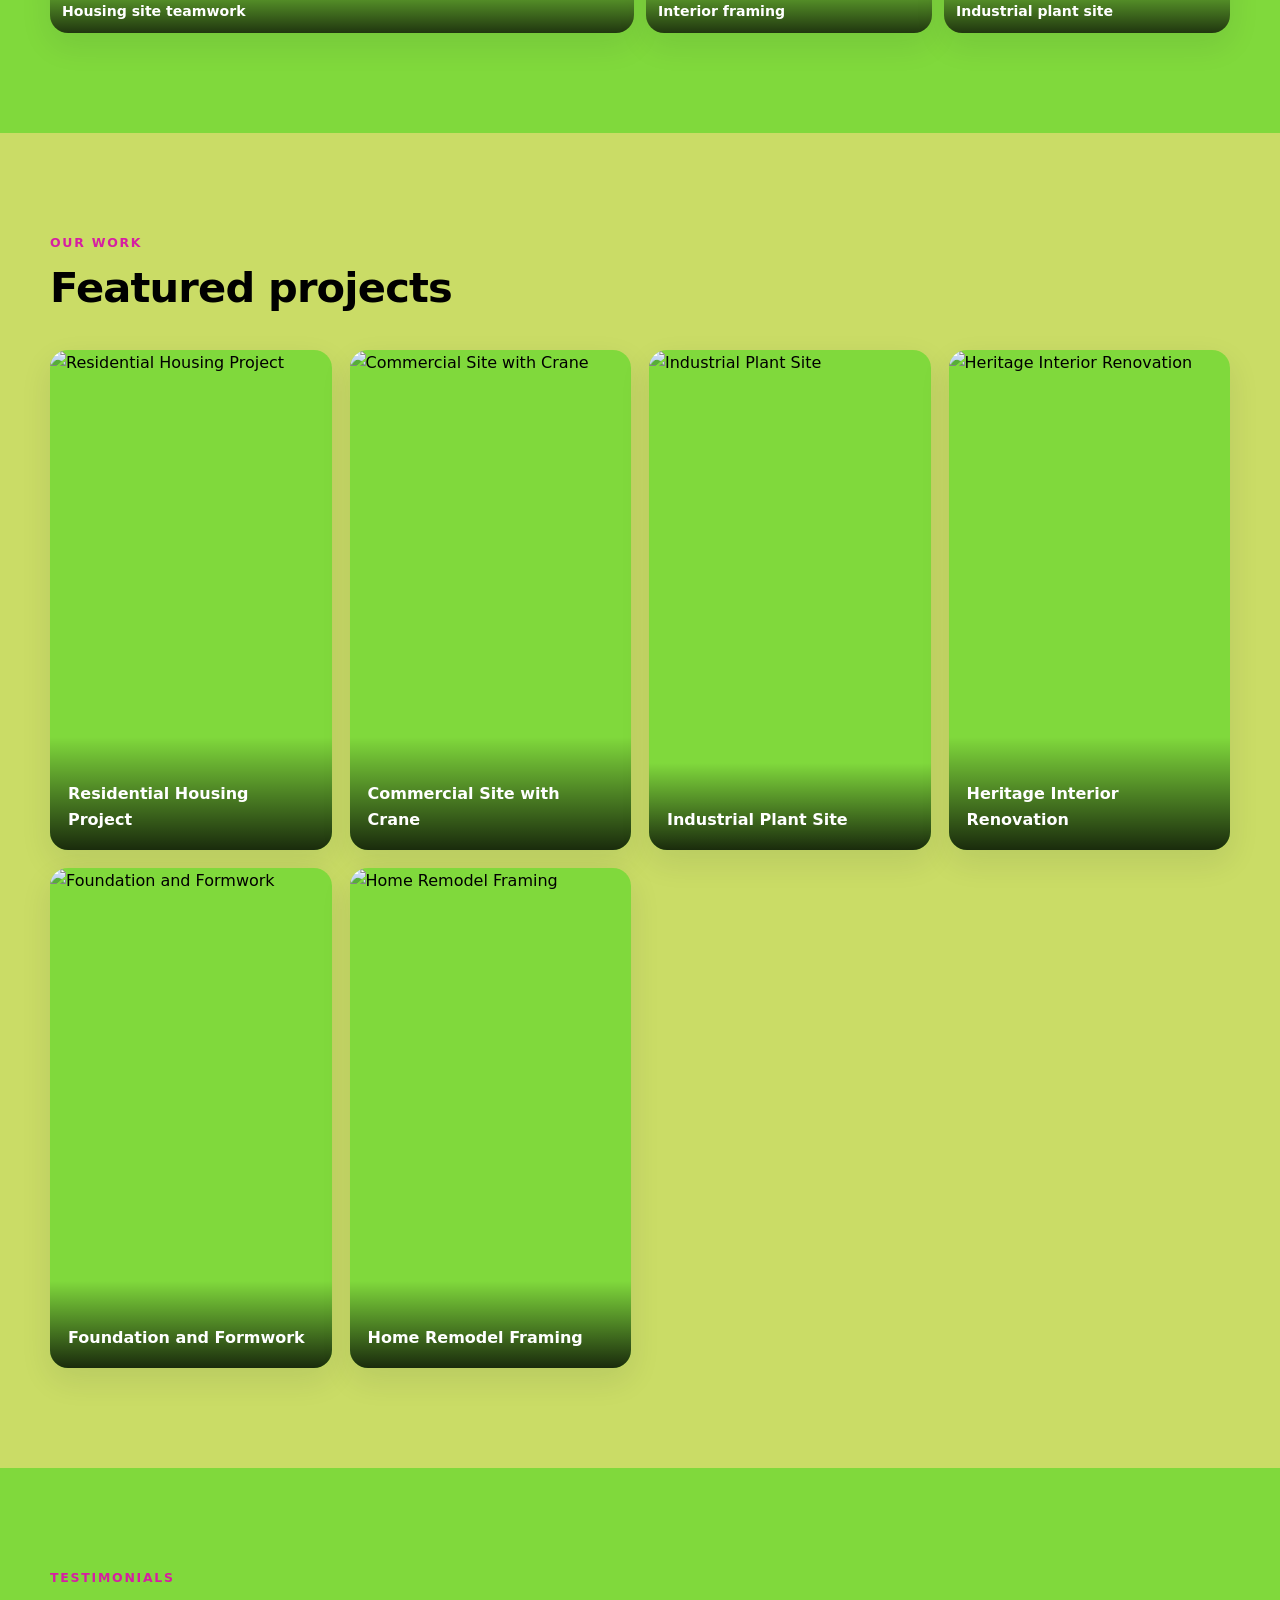
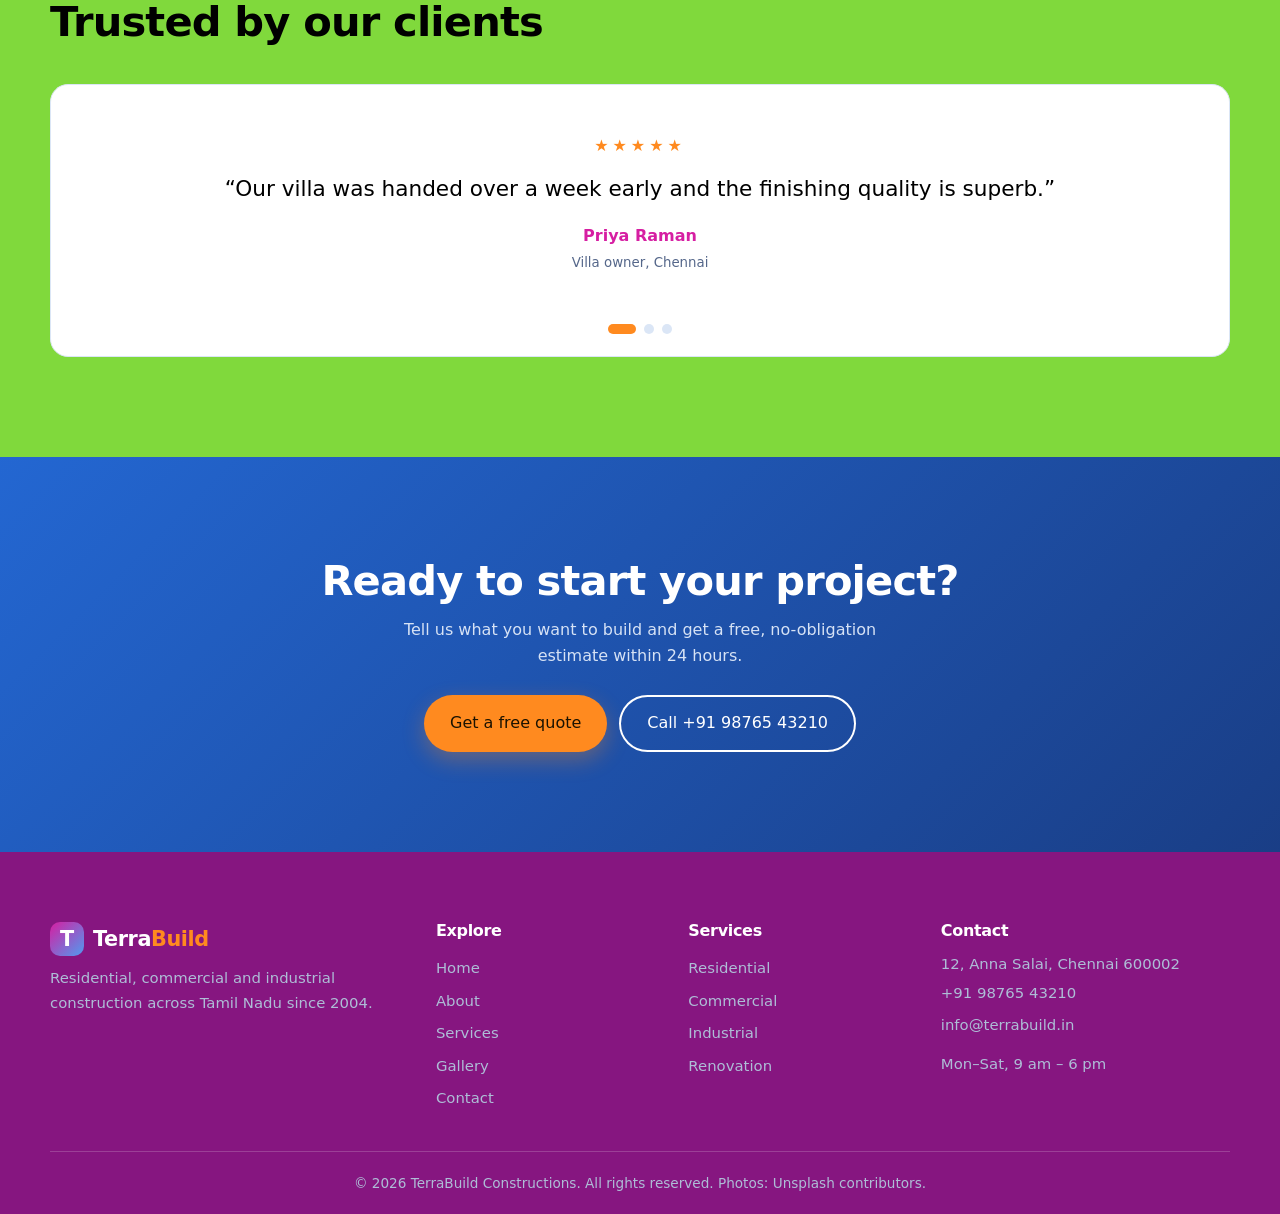
==== commit 032d3914: "Changed the Topic as devops" ====
--- a/index.html
+++ b/index.html
@@ -3,7 +3,7 @@
 <script>document.documentElement.classList.add('js');try{var m=localStorage.getItem('tb-theme');if(m)document.documentElement.dataset.theme=m}catch(e){}</script>
 <link rel="stylesheet" href="index.css"></head><body>
 <div id="pg"></div><header class="hd"><div class="c"><a class="logo" href="index.html"><span class="lm">T</span>Terra<b>Build</b></a><nav id="links" aria-label="Main"><a href="index.html" aria-current=page>Home</a><a href="about.html">About</a><a href="service.html">Services</a><a href="Gallery.html">Gallery</a><a href="contact.html">Contact</a><a class="btn sm" href="contact.html">Get a quote</a></nav><div class="hr"><button id="th" aria-label="Toggle dark mode">☾</button><button id="menu" aria-label="Menu" aria-expanded="false"><span></span><span></span><span></span></button></div></div></header>
-<main><section class="hero"><div class="c"><div><span class="pill">🏗 Chennai · Building since 2004</span><h1>We build <span class="hl rot">Homes</span> that last generations.</h1><p>Residential, commercial and industrial construction delivered on time and on budget by 120+ skilled professionals.</p><div class="acts"><a class="btn" href="contact.html">Get a free estimate</a><a class="btn ghost" href="Gallery.html">View projects</a></div><ul class="trust"><li>✓ Fixed-price contracts</li><li>✓ 5-year warranty</li><li>✓ On-time delivery</li></ul></div><div class="hero-wrap"><img class="hero-img" src="https://images.unsplash.com/photo-1722079358008-2c72a8973998?auto=format&fit=crop&w=1200&q=70" onerror="this.onerror=null;this.src='images/hero.svg'" alt="Construction crane beside a new building" width="800" height="500" fetchpriority="high"><img class="hero-in" src="https://images.unsplash.com/photo-1558227691-41ea78d1f631?auto=format&fit=crop&w=700&q=70" onerror="this.onerror=null;this.src='images/crane.svg'" alt="Site crew at work" width="800" height="500" loading="lazy"><div class="fb f1"><span data-count="250">0</span>+ projects built</div><div class="fb f2">★ 4.9 client rating</div></div></div></section>
+<main><section class="hero"><div class="c"><div><span class="pill">🏗 Chennai · Building since 2004</span><h1>We are learning <span class="hl rot">LINUX</span> and building our DevOps skills.</h1><p>Residential, commercial and industrial construction delivered on time and on budget by 120+ skilled professionals.</p><div class="acts"><a class="btn" href="contact.html">Get a free estimate</a><a class="btn ghost" href="Gallery.html">View projects</a></div><ul class="trust"><li>✓ Fixed-price contracts</li><li>✓ 5-year warranty</li><li>✓ On-time delivery</li></ul></div><div class="hero-wrap"><img class="hero-img" src="https://images.unsplash.com/photo-1722079358008-2c72a8973998?auto=format&fit=crop&w=1200&q=70" onerror="this.onerror=null;this.src='images/hero.svg'" alt="Construction crane beside a new building" width="800" height="500" fetchpriority="high"><img class="hero-in" src="https://images.unsplash.com/photo-1558227691-41ea78d1f631?auto=format&fit=crop&w=700&q=70" onerror="this.onerror=null;this.src='images/crane.svg'" alt="Site crew at work" width="800" height="500" loading="lazy"><div class="fb f1"><span data-count="250">0</span>+ projects built</div><div class="fb f2">★ 4.9 client rating</div></div></div></section>
 <div class="mq" aria-hidden="true"><div><span>Residential</span><span>◆</span><span>Commercial</span><span>◆</span><span>Industrial</span><span>◆</span><span>Interiors</span><span>◆</span><span>Renovation</span><span>◆</span><span>Architecture</span><span>◆</span><span>Residential</span><span>◆</span><span>Commercial</span><span>◆</span><span>Industrial</span><span>◆</span><span>Interiors</span><span>◆</span><span>Renovation</span><span>◆</span><span>Architecture</span><span>◆</span></div></div>
 <section><div class="c"><div class="stats"><div class="stat" data-r><b data-count="250">0</b><i>+</i><span>Projects completed</span></div><div class="stat" data-r><b data-count="20">0</b><i>+</i><span>Years of experience</span></div><div class="stat" data-r><b data-count="120">0</b><i>+</i><span>Skilled professionals</span></div><div class="stat" data-r><b data-count="98">0</b><i>%</i><span>On-time handover</span></div></div></div></section>
 <section class="alt"><div class="c"><div class="sh" data-r><div class="eb">What we build</div><h2>One team for every kind of structure</h2></div><div class="cards"><article class="card tilt" data-r><img src="https://images.unsplash.com/photo-1687169503260-85f00f122398?auto=format&fit=crop&w=1200&q=70" onerror="this.onerror=null;this.src='images/villa.svg'" alt="Residential" width="800" height="500" loading="lazy"><div class="cb"><h3>Residential</h3><p>Villas, apartments and gated communities built to your design.</p><a class="more" href="service.html">Explore →</a></div></article><article class="card tilt" data-r><img src="https://images.unsplash.com/photo-1755530603707-045e3306e4df?auto=format&fit=crop&w=1200&q=70" onerror="this.onerror=null;this.src='images/tower.svg'" alt="Commercial" width="800" height="500" loading="lazy"><div class="cb"><h3>Commercial</h3><p>Offices, retail spaces, hospitals and schools.</p><a class="more" href="service.html">Explore →</a></div></article><article class="card tilt" data-r><img src="https://images.unsplash.com/photo-1660367439240-d38cb03a4365?auto=format&fit=crop&w=1200&q=70" onerror="this.onerror=null;this.src='images/factory.svg'" alt="Industrial" width="800" height="500" loading="lazy"><div class="cb"><h3>Industrial</h3><p>Factories, warehouses and pre-engineered steel buildings.</p><a class="more" href="service.html">Explore →</a></div></article></div></div></section>
--- a/index.css
+++ b/index.css
@@ -1,5 +1,5 @@
 /* ===== TerraBuild: base design system + Home styles (loaded on every page) ===== */
-:root{--bg:#fff;--bg2:#f1f6ff;--fg:#12233f;--mut:#55678a;--card:#fff;--line:#dbe6f6;--br:#1e6bd6;--ac:#ff8a1f;--dk:#163f86;--r:18px;--sh:0 12px 32px rgba(10,25,50,.09);--pad:clamp(18px,5vw,48px);--hh:66px}
+:root{--bg:#cadc66;--bg2:#80d93c;--fg:#000000;--mut:#55678a;--card:#fff;--line:#dbe6f6;--br:#d61ea2;--ac:#ff8a1f;--dk:#861680;--r:18px;--sh:0 12px 32px rgba(10,25,50,.09);--pad:clamp(18px,5vw,48px);--hh:66px}
 [data-theme=dark]{--bg:#07111f;--bg2:#0c1a2e;--fg:#e8eefa;--mut:#9fb0cc;--card:#10233d;--line:#1d3350;--sh:0 12px 32px rgba(0,0,0,.45)}
 *{box-sizing:border-box;margin:0;padding:0}
 html{scroll-behavior:smooth;-webkit-text-size-adjust:100%;scroll-padding-top:var(--hh)}
@@ -46,7 +46,7 @@
 #up{position:fixed;right:16px;bottom:74px;width:46px;height:46px;border-radius:50%;border:0;background:var(--br);color:#fff;font-size:1.2rem;cursor:pointer;z-index:44;opacity:0;pointer-events:none;transform:translateY(12px);transition:.3s;box-shadow:var(--sh)}
 #up.show{opacity:1;pointer-events:auto;transform:none}
 /* hero + page head */
-.hero{position:relative;overflow:hidden;color:#fff;background:radial-gradient(900px 500px at 85% 10%,rgba(255,138,31,.22),transparent 60%),radial-gradient(700px 500px at 0 100%,rgba(56,130,220,.25),transparent 60%),var(--dk);padding:clamp(40px,9vw,96px) 0 clamp(56px,9vw,100px)}
+.hero{position:relative;overflow:hidden;color:#ffffff;background:radial-gradient(900px 500px at 85% 10%,rgba(255,138,31,.22),transparent 60%),radial-gradient(700px 500px at 0 100%,rgba(56,130,220,.25),transparent 60%),var(--dk);padding:clamp(40px,9vw,96px) 0 clamp(56px,9vw,100px)}
 .hero::before{content:"";position:absolute;inset:0;background:linear-gradient(rgba(255,255,255,.05) 1px,transparent 1px) 0 0/48px 48px,linear-gradient(90deg,rgba(255,255,255,.05) 1px,transparent 1px) 0 0/48px 48px;mask-image:linear-gradient(#000,transparent 85%)}
 .hero .c{position:relative;display:grid;gap:40px;align-items:center}
 .pill{display:inline-block;padding:6px 14px;border-radius:999px;background:rgba(255,255,255,.1);border:1px solid rgba(255,255,255,.18);font-size:.85rem;font-weight:600;margin-bottom:18px}
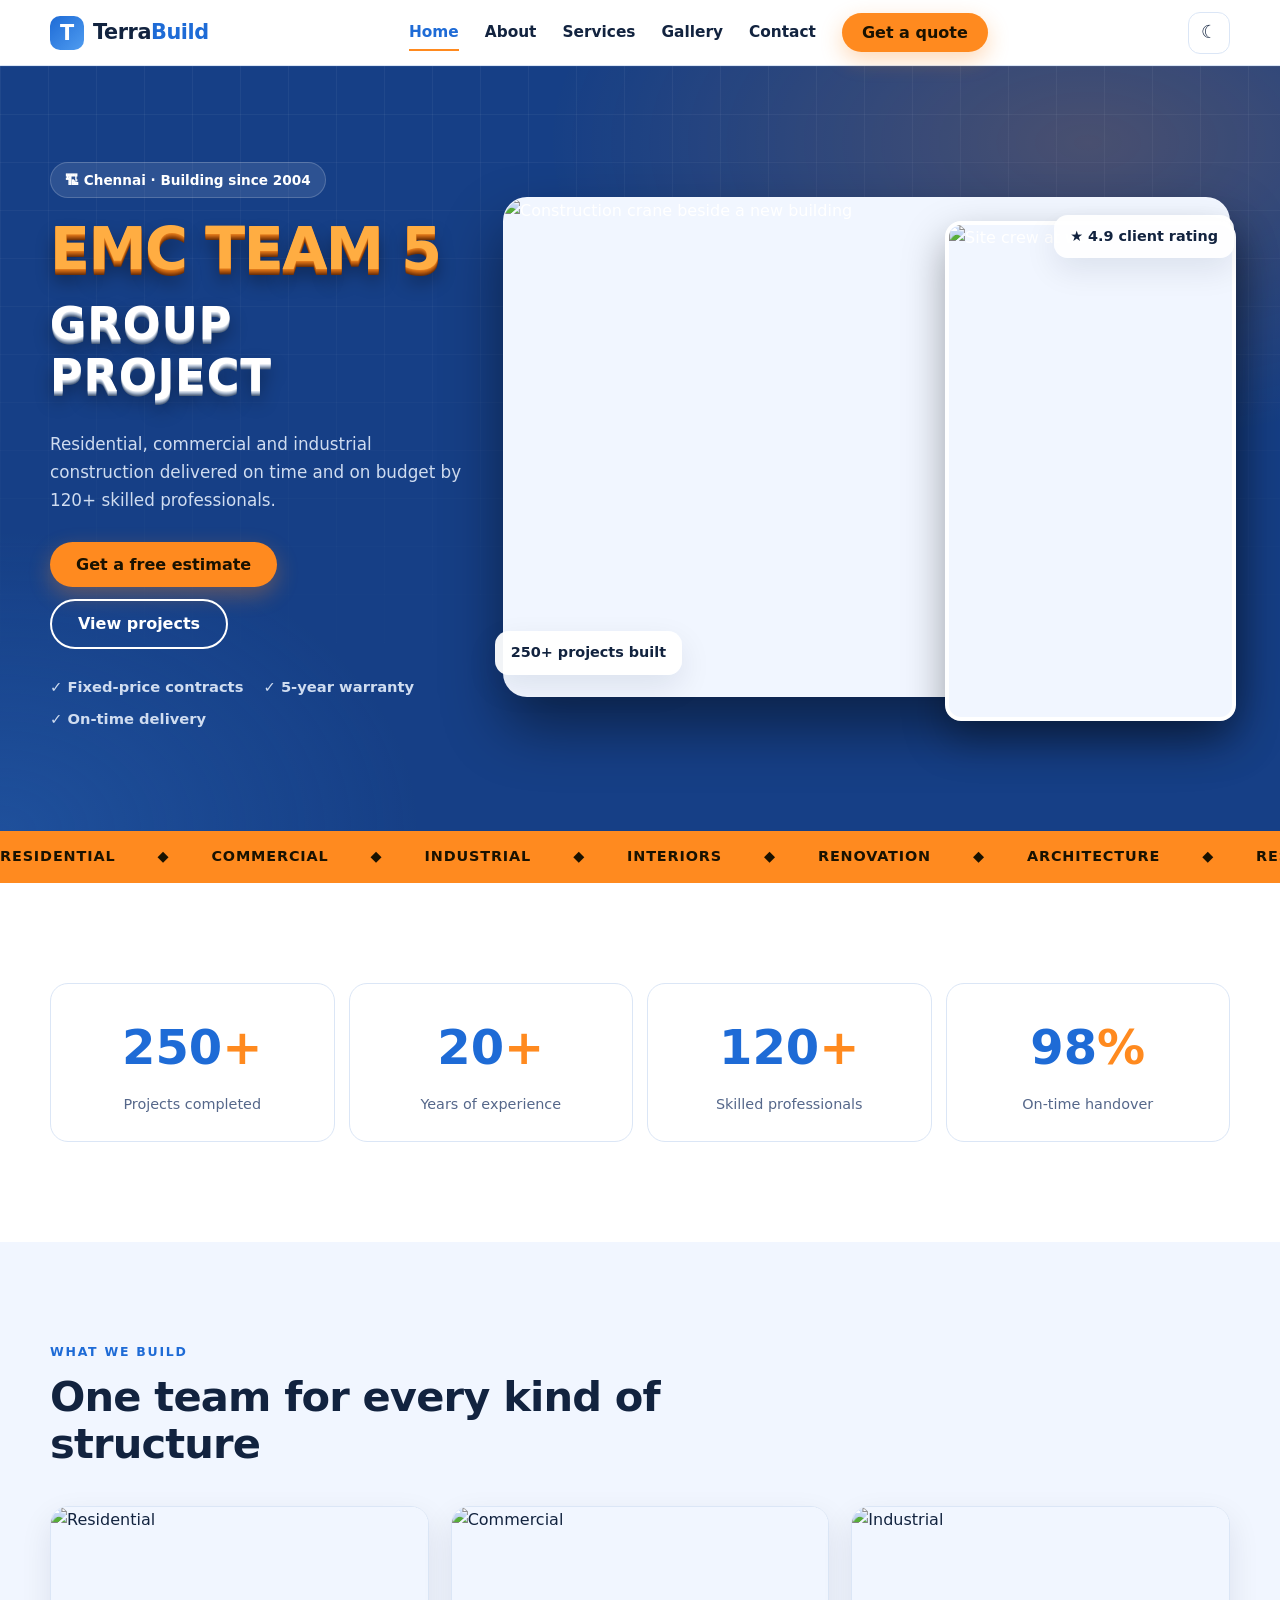
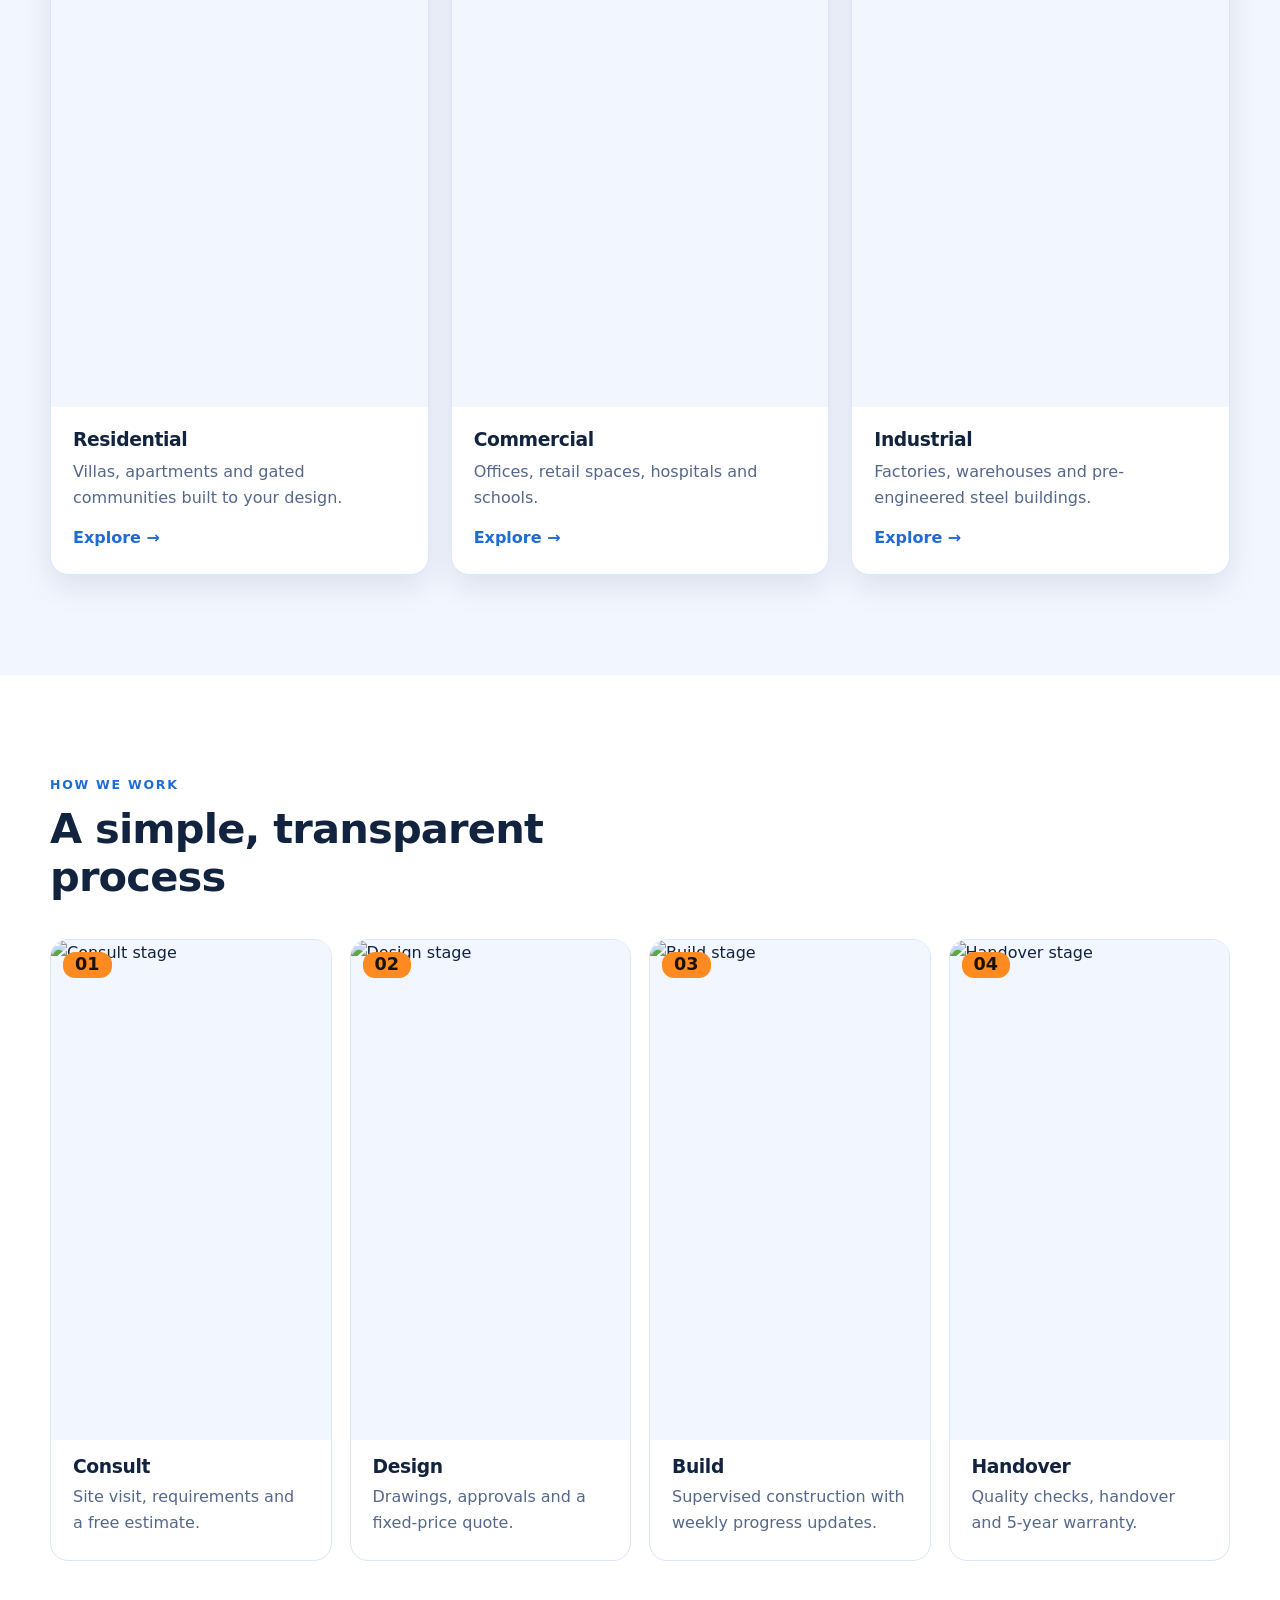
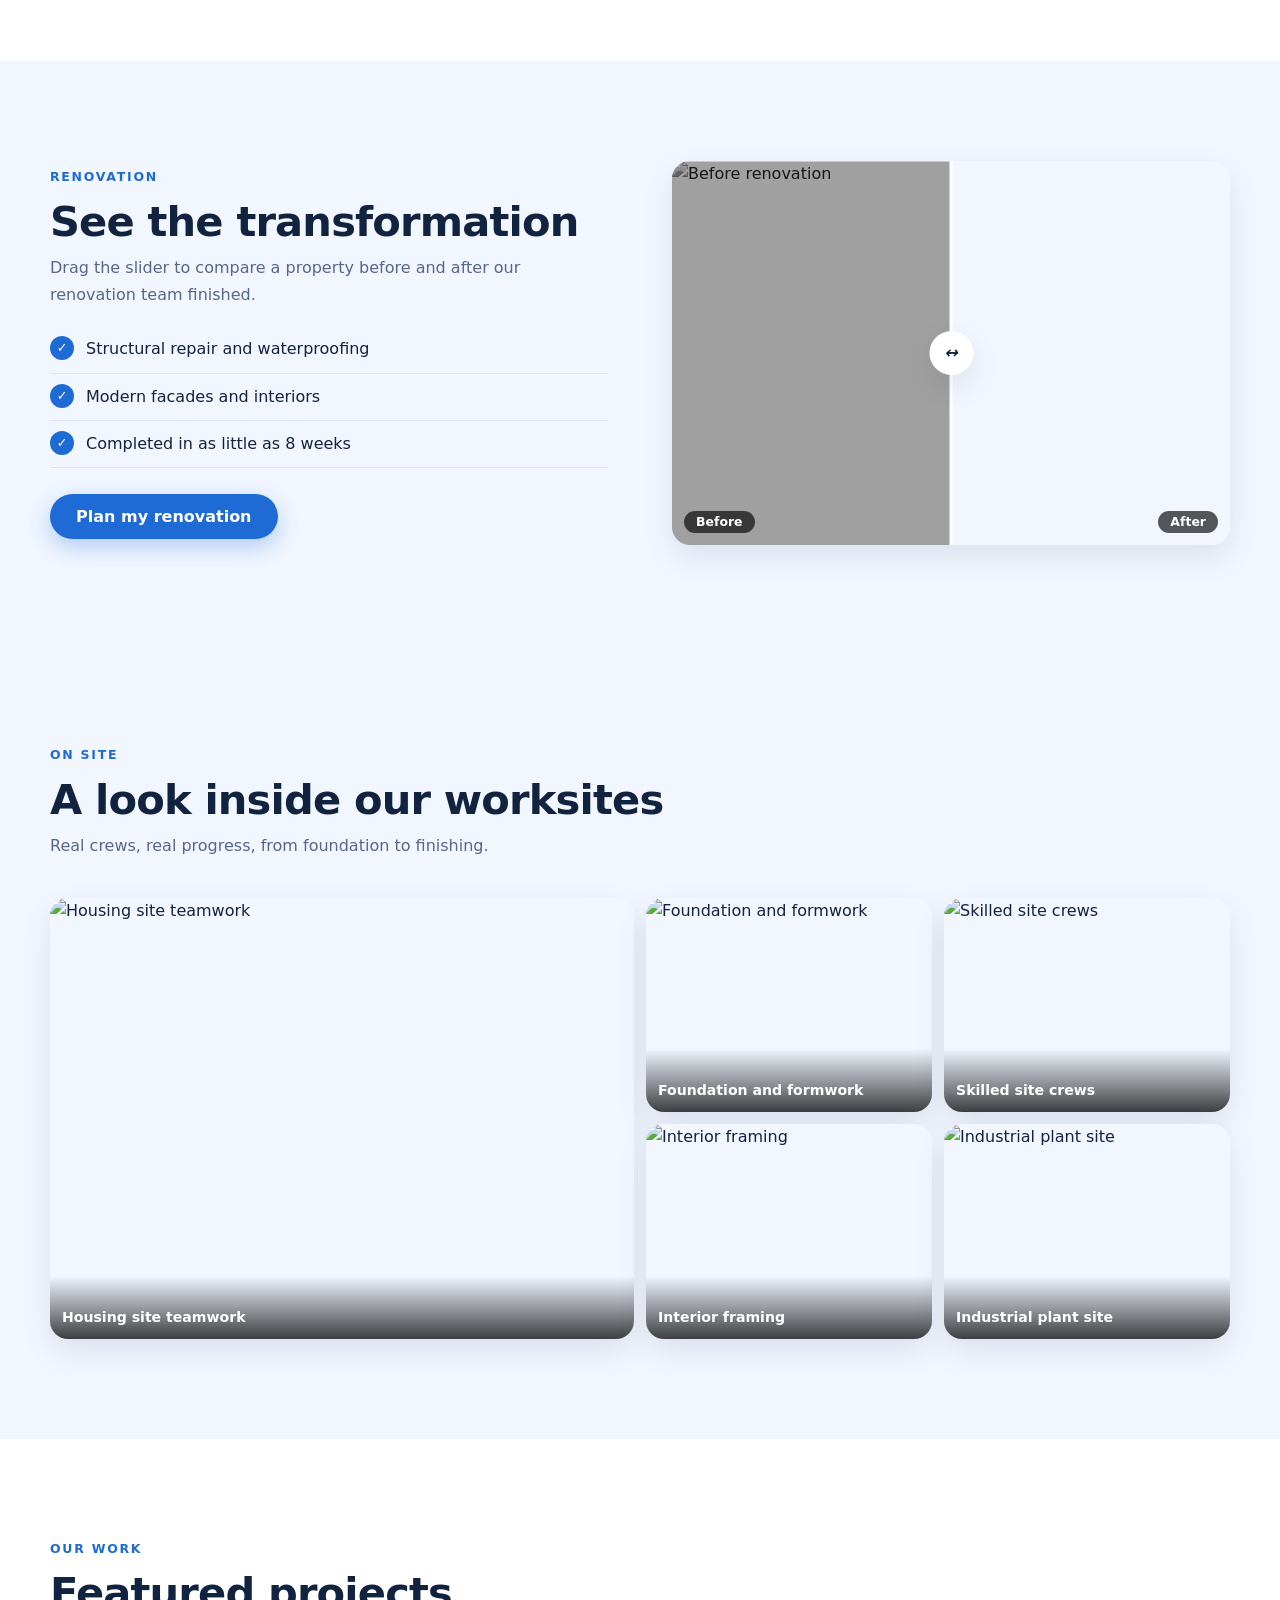
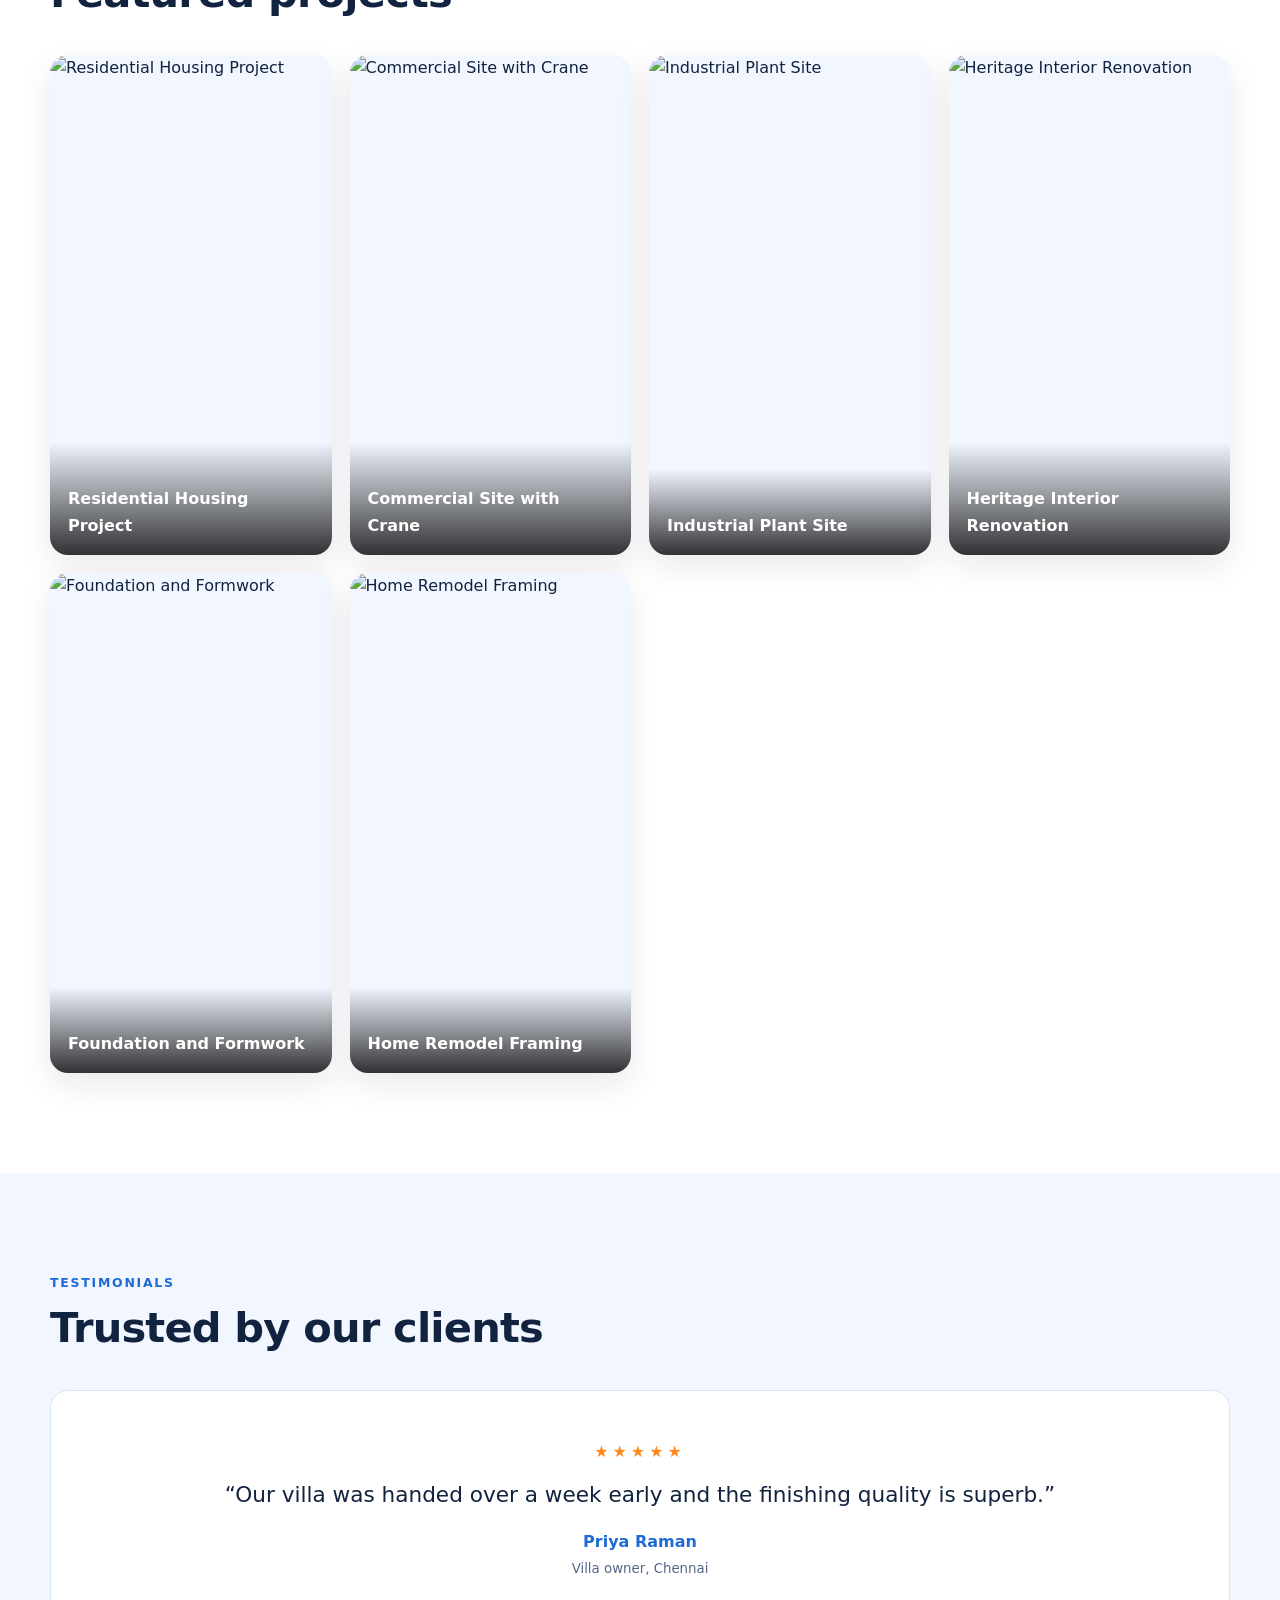
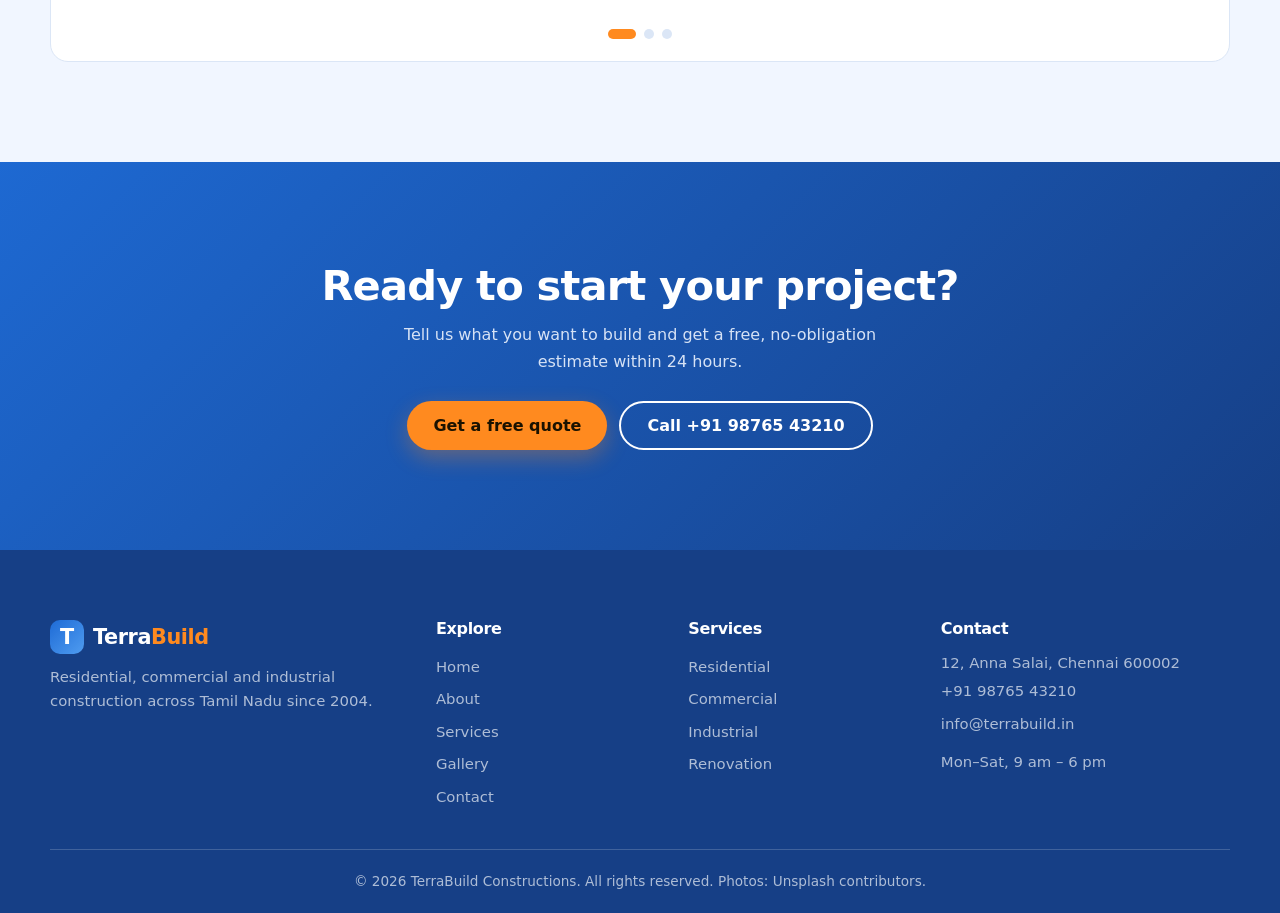
==== commit 33f05620: "Add EMC Team 5 3D heading" ====
--- a/index.html
+++ b/index.html
@@ -1,16 +1,576 @@
 <!DOCTYPE html>
-<html lang="en"><head><meta charset="UTF-8"><meta name="viewport" content="width=device-width,initial-scale=1,viewport-fit=cover"><meta name="theme-color" content="#163f86"><title>Home | TerraBuild Constructions</title><meta name="description" content="TerraBuild Constructions: residential, commercial and industrial builders in Chennai.">
-<script>document.documentElement.classList.add('js');try{var m=localStorage.getItem('tb-theme');if(m)document.documentElement.dataset.theme=m}catch(e){}</script>
-<link rel="stylesheet" href="index.css"></head><body>
-<div id="pg"></div><header class="hd"><div class="c"><a class="logo" href="index.html"><span class="lm">T</span>Terra<b>Build</b></a><nav id="links" aria-label="Main"><a href="index.html" aria-current=page>Home</a><a href="about.html">About</a><a href="service.html">Services</a><a href="Gallery.html">Gallery</a><a href="contact.html">Contact</a><a class="btn sm" href="contact.html">Get a quote</a></nav><div class="hr"><button id="th" aria-label="Toggle dark mode">☾</button><button id="menu" aria-label="Menu" aria-expanded="false"><span></span><span></span><span></span></button></div></div></header>
-<main><section class="hero"><div class="c"><div><span class="pill">🏗 Chennai · Building since 2004</span><h1>We are learning <span class="hl rot">LINUX</span> and building our DevOps skills.</h1><p>Residential, commercial and industrial construction delivered on time and on budget by 120+ skilled professionals.</p><div class="acts"><a class="btn" href="contact.html">Get a free estimate</a><a class="btn ghost" href="Gallery.html">View projects</a></div><ul class="trust"><li>✓ Fixed-price contracts</li><li>✓ 5-year warranty</li><li>✓ On-time delivery</li></ul></div><div class="hero-wrap"><img class="hero-img" src="https://images.unsplash.com/photo-1722079358008-2c72a8973998?auto=format&fit=crop&w=1200&q=70" onerror="this.onerror=null;this.src='images/hero.svg'" alt="Construction crane beside a new building" width="800" height="500" fetchpriority="high"><img class="hero-in" src="https://images.unsplash.com/photo-1558227691-41ea78d1f631?auto=format&fit=crop&w=700&q=70" onerror="this.onerror=null;this.src='images/crane.svg'" alt="Site crew at work" width="800" height="500" loading="lazy"><div class="fb f1"><span data-count="250">0</span>+ projects built</div><div class="fb f2">★ 4.9 client rating</div></div></div></section>
-<div class="mq" aria-hidden="true"><div><span>Residential</span><span>◆</span><span>Commercial</span><span>◆</span><span>Industrial</span><span>◆</span><span>Interiors</span><span>◆</span><span>Renovation</span><span>◆</span><span>Architecture</span><span>◆</span><span>Residential</span><span>◆</span><span>Commercial</span><span>◆</span><span>Industrial</span><span>◆</span><span>Interiors</span><span>◆</span><span>Renovation</span><span>◆</span><span>Architecture</span><span>◆</span></div></div>
-<section><div class="c"><div class="stats"><div class="stat" data-r><b data-count="250">0</b><i>+</i><span>Projects completed</span></div><div class="stat" data-r><b data-count="20">0</b><i>+</i><span>Years of experience</span></div><div class="stat" data-r><b data-count="120">0</b><i>+</i><span>Skilled professionals</span></div><div class="stat" data-r><b data-count="98">0</b><i>%</i><span>On-time handover</span></div></div></div></section>
-<section class="alt"><div class="c"><div class="sh" data-r><div class="eb">What we build</div><h2>One team for every kind of structure</h2></div><div class="cards"><article class="card tilt" data-r><img src="https://images.unsplash.com/photo-1687169503260-85f00f122398?auto=format&fit=crop&w=1200&q=70" onerror="this.onerror=null;this.src='images/villa.svg'" alt="Residential" width="800" height="500" loading="lazy"><div class="cb"><h3>Residential</h3><p>Villas, apartments and gated communities built to your design.</p><a class="more" href="service.html">Explore →</a></div></article><article class="card tilt" data-r><img src="https://images.unsplash.com/photo-1755530603707-045e3306e4df?auto=format&fit=crop&w=1200&q=70" onerror="this.onerror=null;this.src='images/tower.svg'" alt="Commercial" width="800" height="500" loading="lazy"><div class="cb"><h3>Commercial</h3><p>Offices, retail spaces, hospitals and schools.</p><a class="more" href="service.html">Explore →</a></div></article><article class="card tilt" data-r><img src="https://images.unsplash.com/photo-1660367439240-d38cb03a4365?auto=format&fit=crop&w=1200&q=70" onerror="this.onerror=null;this.src='images/factory.svg'" alt="Industrial" width="800" height="500" loading="lazy"><div class="cb"><h3>Industrial</h3><p>Factories, warehouses and pre-engineered steel buildings.</p><a class="more" href="service.html">Explore →</a></div></article></div></div></section>
-<section><div class="c"><div class="sh" data-r><div class="eb">How we work</div><h2>A simple, transparent process</h2></div><div class="steps"><div class="step" data-r><img src="https://images.unsplash.com/photo-1558227691-41ea78d1f631?auto=format&fit=crop&w=900&q=70" onerror="this.onerror=null;this.src='images/crane.svg'" alt="Consult stage" width="800" height="500" loading="lazy"><h3>Consult</h3><p>Site visit, requirements and a free estimate.</p></div><div class="step" data-r><img src="https://images.unsplash.com/photo-1768321914688-86ff62032d47?auto=format&fit=crop&w=900&q=70" onerror="this.onerror=null;this.src='images/interior.svg'" alt="Design stage" width="800" height="500" loading="lazy"><h3>Design</h3><p>Drawings, approvals and a fixed-price quote.</p></div><div class="step" data-r><img src="https://images.unsplash.com/photo-1687169503260-85f00f122398?auto=format&fit=crop&w=900&q=70" onerror="this.onerror=null;this.src='images/villa.svg'" alt="Build stage" width="800" height="500" loading="lazy"><h3>Build</h3><p>Supervised construction with weekly progress updates.</p></div><div class="step" data-r><img src="https://images.unsplash.com/photo-1755530603707-045e3306e4df?auto=format&fit=crop&w=900&q=70" onerror="this.onerror=null;this.src='images/tower.svg'" alt="Handover stage" width="800" height="500" loading="lazy"><h3>Handover</h3><p>Quality checks, handover and 5-year warranty.</p></div></div></div></section>
-<section class="alt"><div class="c two"><div data-r><div class="eb">Renovation</div><h2>See the transformation</h2><p class="mut" style="margin-top:10px">Drag the slider to compare a property before and after our renovation team finished.</p><ul class="ticks"><li>Structural repair and waterproofing</li><li>Modern facades and interiors</li><li>Completed in as little as 8 weeks</li></ul><a class="btn dk" href="contact.html">Plan my renovation</a></div><div class="ba" data-r><img src="https://images.unsplash.com/photo-1653280662710-1cac52cde6d7?auto=format&fit=crop&w=1200&q=70" onerror="this.onerror=null;this.src='images/villa2.svg'" alt="After renovation" width="800" height="500" loading="lazy"><img class="b" src="https://images.unsplash.com/photo-1653280662710-1cac52cde6d7?auto=format&fit=crop&w=1200&q=70" onerror="this.onerror=null;this.src='images/villa2.svg'" alt="Before renovation" width="800" height="500" loading="lazy"><i></i><em>Before</em><em>After</em><input type="range" min="0" max="100" value="50" aria-label="Before and after slider"></div></div></section>
-<section class="alt"><div class="c"><div class="sh" data-r><div class="eb">On site</div><h2>A look inside our worksites</h2><p>Real crews, real progress, from foundation to finishing.</p></div><div class="mos"><figure class="big" data-r><img src="https://images.unsplash.com/photo-1653280662710-1cac52cde6d7?auto=format&fit=crop&w=900&q=70" onerror="this.onerror=null;this.src='images/villa2.svg'" alt="Housing site teamwork" width="800" height="500" loading="lazy"><figcaption>Housing site teamwork</figcaption></figure><figure data-r><img src="https://images.unsplash.com/photo-1625337905916-f1172a75d5b8?auto=format&fit=crop&w=900&q=70" onerror="this.onerror=null;this.src='images/reno.svg'" alt="Foundation and formwork" width="800" height="500" loading="lazy"><figcaption>Foundation and formwork</figcaption></figure><figure data-r><img src="https://images.unsplash.com/photo-1558227691-41ea78d1f631?auto=format&fit=crop&w=900&q=70" onerror="this.onerror=null;this.src='images/crane.svg'" alt="Skilled site crews" width="800" height="500" loading="lazy"><figcaption>Skilled site crews</figcaption></figure><figure data-r><img src="https://images.unsplash.com/photo-1768321914688-86ff62032d47?auto=format&fit=crop&w=900&q=70" onerror="this.onerror=null;this.src='images/interior.svg'" alt="Interior framing" width="800" height="500" loading="lazy"><figcaption>Interior framing</figcaption></figure><figure data-r><img src="https://images.unsplash.com/photo-1660367439240-d38cb03a4365?auto=format&fit=crop&w=900&q=70" onerror="this.onerror=null;this.src='images/factory.svg'" alt="Industrial plant site" width="800" height="500" loading="lazy"><figcaption>Industrial plant site</figcaption></figure></div></div></section><section><div class="c"><div class="sh" data-r><div class="eb">Our work</div><h2>Featured projects</h2></div><div class="projs"><a class="proj" data-r href="Gallery.html"><img src="https://images.unsplash.com/photo-1687169503260-85f00f122398?auto=format&fit=crop&w=1200&q=70" onerror="this.onerror=null;this.src='images/villa.svg'" alt="Residential Housing Project" width="800" height="500" loading="lazy"><span>Residential Housing Project</span></a><a class="proj" data-r href="Gallery.html"><img src="https://images.unsplash.com/photo-1722079358008-2c72a8973998?auto=format&fit=crop&w=1200&q=70" onerror="this.onerror=null;this.src='images/tower2.svg'" alt="Commercial Site with Crane" width="800" height="500" loading="lazy"><span>Commercial Site with Crane</span></a><a class="proj" data-r href="Gallery.html"><img src="https://images.unsplash.com/photo-1660367439240-d38cb03a4365?auto=format&fit=crop&w=1200&q=70" onerror="this.onerror=null;this.src='images/factory.svg'" alt="Industrial Plant Site" width="800" height="500" loading="lazy"><span>Industrial Plant Site</span></a><a class="proj" data-r href="Gallery.html"><img src="https://images.unsplash.com/photo-1768321914688-86ff62032d47?auto=format&fit=crop&w=900&q=70" onerror="this.onerror=null;this.src='images/interior.svg'" alt="Heritage Interior Renovation" width="800" height="500" loading="lazy"><span>Heritage Interior Renovation</span></a><a class="proj" data-r href="Gallery.html"><img src="https://images.unsplash.com/photo-1625337905916-f1172a75d5b8?auto=format&fit=crop&w=900&q=70" onerror="this.onerror=null;this.src='images/reno.svg'" alt="Foundation and Formwork" width="800" height="500" loading="lazy"><span>Foundation and Formwork</span></a><a class="proj" data-r href="Gallery.html"><img src="https://images.unsplash.com/photo-1704742950992-9815a104820c?auto=format&fit=crop&w=900&q=70" onerror="this.onerror=null;this.src='images/reno.svg'" alt="Home Remodel Framing" width="800" height="500" loading="lazy"><span>Home Remodel Framing</span></a></div></div></section>
-<section class="alt"><div class="c"><div class="sh" data-r><div class="eb">Testimonials</div><h2>Trusted by our clients</h2></div><div class="ts" data-r><div class="tr"><div class="tq"><div class="stars">★★★★★</div><p>“Our villa was handed over a week early and the finishing quality is superb.”</p><b>Priya Raman</b><small>Villa owner, Chennai</small></div><div class="tq"><div class="stars">★★★★★</div><p>“Transparent pricing and weekly updates. We always knew where the project stood.”</p><b>Karthik S.</b><small>Director, Metro Tech</small></div><div class="tq"><div class="stars">★★★★★</div><p>“They delivered our 40,000 sq ft warehouse on schedule and within budget.”</p><b>Mohammed Iqbal</b><small>Operations Head, Orbit Logistics</small></div></div><div class="dots"></div></div></div></section>
-<section class="ctab"><div class="c" data-r><h2>Ready to start your project?</h2><p>Tell us what you want to build and get a free, no-obligation estimate within 24 hours.</p><div class="acts"><a class="btn" href="contact.html">Get a free quote</a><a class="btn ghost" href="tel:+919876543210">Call +91 98765 43210</a></div></div></section></main>
-<footer class="ft"><div class="c fg"><div><a class="logo" href="index.html"><span class="lm">T</span>Terra<b>Build</b></a><p>Residential, commercial and industrial construction across Tamil Nadu since 2004.</p></div><div><h3>Explore</h3><a href="index.html">Home</a><a href="about.html">About</a><a href="service.html">Services</a><a href="Gallery.html">Gallery</a><a href="contact.html">Contact</a></div><div><h3>Services</h3><a href="service.html">Residential</a><a href="service.html">Commercial</a><a href="service.html">Industrial</a><a href="service.html">Renovation</a></div><div><h3>Contact</h3><p>12, Anna Salai, Chennai 600002</p><a href="tel:+919876543210">+91 98765 43210</a><a href="mailto:info@terrabuild.in">info@terrabuild.in</a><p>Mon–Sat, 9 am – 6 pm</p></div></div><div class="c cp">© 2026 TerraBuild Constructions. All rights reserved. Photos: Unsplash contributors.</div></footer><div class="mb"><a href="tel:+919876543210">📞 Call now</a><a href="contact.html">Free quote</a></div><button id="up" aria-label="Back to top">↑</button>
-<script src="index.js"></script></body></html>+<html lang="en">
+<head>
+  <meta charset="UTF-8">
+  <meta name="viewport" content="width=device-width,initial-scale=1,viewport-fit=cover">
+  <meta name="theme-color" content="#163f86">
+  <title>Home | TerraBuild Constructions</title>
+  <meta name="description" content="TerraBuild Constructions: residential, commercial and industrial builders in Chennai.">
+
+  <script>
+    document.documentElement.classList.add('js');
+    try {
+      var m = localStorage.getItem('tb-theme');
+      if (m) document.documentElement.dataset.theme = m;
+    } catch (e) {}
+  </script>
+
+  <link rel="stylesheet" href="index.css">
+</head>
+<body>
+  <div id="pg"></div>
+
+  <header class="hd">
+    <div class="c">
+      <a class="logo" href="index.html">
+        <span class="lm">T</span>Terra<b>Build</b>
+      </a>
+
+      <nav id="links" aria-label="Main">
+        <a href="index.html" aria-current="page">Home</a>
+        <a href="about.html">About</a>
+        <a href="service.html">Services</a>
+        <a href="Gallery.html">Gallery</a>
+        <a href="contact.html">Contact</a>
+        <a class="btn sm" href="contact.html">Get a quote</a>
+      </nav>
+
+      <div class="hr">
+        <button id="th" aria-label="Toggle dark mode">☾</button>
+        <button id="menu" aria-label="Menu" aria-expanded="false">
+          <span></span>
+          <span></span>
+          <span></span>
+        </button>
+      </div>
+    </div>
+  </header>
+
+  <main>
+    <section class="hero">
+      <div class="c">
+        <div>
+          <span class="pill">🏗 Chennai · Building since 2004</span>
+
+          <!-- New 3D project heading -->
+          <h1 class="team-title">
+            <span class="team-title-main">EMC TEAM 5</span>
+            <span class="team-title-sub">GROUP PROJECT</span>
+          </h1>
+
+          <p>
+            Residential, commercial and industrial construction delivered
+            on time and on budget by 120+ skilled professionals.
+          </p>
+
+          <div class="acts">
+            <a class="btn" href="contact.html">Get a free estimate</a>
+            <a class="btn ghost" href="Gallery.html">View projects</a>
+          </div>
+
+          <ul class="trust">
+            <li>✓ Fixed-price contracts</li>
+            <li>✓ 5-year warranty</li>
+            <li>✓ On-time delivery</li>
+          </ul>
+        </div>
+
+        <div class="hero-wrap">
+          <img
+            class="hero-img"
+            src="https://images.unsplash.com/photo-1722079358008-2c72a8973998?auto=format&fit=crop&w=1200&q=70"
+            onerror="this.onerror=null;this.src='images/hero.svg'"
+            alt="Construction crane beside a new building"
+            width="800"
+            height="500"
+            fetchpriority="high"
+          >
+
+          <img
+            class="hero-in"
+            src="https://images.unsplash.com/photo-1558227691-41ea78d1f631?auto=format&fit=crop&w=700&q=70"
+            onerror="this.onerror=null;this.src='images/crane.svg'"
+            alt="Site crew at work"
+            width="800"
+            height="500"
+            loading="lazy"
+          >
+
+          <div class="fb f1">
+            <span data-count="250">0</span>+ projects built
+          </div>
+          <div class="fb f2">★ 4.9 client rating</div>
+        </div>
+      </div>
+    </section>
+
+    <div class="mq" aria-hidden="true">
+      <div>
+        <span>Residential</span><span>◆</span>
+        <span>Commercial</span><span>◆</span>
+        <span>Industrial</span><span>◆</span>
+        <span>Interiors</span><span>◆</span>
+        <span>Renovation</span><span>◆</span>
+        <span>Architecture</span><span>◆</span>
+        <span>Residential</span><span>◆</span>
+        <span>Commercial</span><span>◆</span>
+        <span>Industrial</span><span>◆</span>
+        <span>Interiors</span><span>◆</span>
+        <span>Renovation</span><span>◆</span>
+        <span>Architecture</span><span>◆</span>
+      </div>
+    </div>
+
+    <section>
+      <div class="c">
+        <div class="stats">
+          <div class="stat" data-r>
+            <b data-count="250">0</b><i>+</i>
+            <span>Projects completed</span>
+          </div>
+          <div class="stat" data-r>
+            <b data-count="20">0</b><i>+</i>
+            <span>Years of experience</span>
+          </div>
+          <div class="stat" data-r>
+            <b data-count="120">0</b><i>+</i>
+            <span>Skilled professionals</span>
+          </div>
+          <div class="stat" data-r>
+            <b data-count="98">0</b><i>%</i>
+            <span>On-time handover</span>
+          </div>
+        </div>
+      </div>
+    </section>
+
+    <section class="alt">
+      <div class="c">
+        <div class="sh" data-r>
+          <div class="eb">What we build</div>
+          <h2>One team for every kind of structure</h2>
+        </div>
+
+        <div class="cards">
+          <article class="card tilt" data-r>
+            <img
+              src="https://images.unsplash.com/photo-1687169503260-85f00f122398?auto=format&fit=crop&w=1200&q=70"
+              onerror="this.onerror=null;this.src='images/villa.svg'"
+              alt="Residential"
+              width="800"
+              height="500"
+              loading="lazy"
+            >
+            <div class="cb">
+              <h3>Residential</h3>
+              <p>Villas, apartments and gated communities built to your design.</p>
+              <a class="more" href="service.html">Explore →</a>
+            </div>
+          </article>
+
+          <article class="card tilt" data-r>
+            <img
+              src="https://images.unsplash.com/photo-1755530603707-045e3306e4df?auto=format&fit=crop&w=1200&q=70"
+              onerror="this.onerror=null;this.src='images/tower.svg'"
+              alt="Commercial"
+              width="800"
+              height="500"
+              loading="lazy"
+            >
+            <div class="cb">
+              <h3>Commercial</h3>
+              <p>Offices, retail spaces, hospitals and schools.</p>
+              <a class="more" href="service.html">Explore →</a>
+            </div>
+          </article>
+
+          <article class="card tilt" data-r>
+            <img
+              src="https://images.unsplash.com/photo-1660367439240-d38cb03a4365?auto=format&fit=crop&w=1200&q=70"
+              onerror="this.onerror=null;this.src='images/factory.svg'"
+              alt="Industrial"
+              width="800"
+              height="500"
+              loading="lazy"
+            >
+            <div class="cb">
+              <h3>Industrial</h3>
+              <p>Factories, warehouses and pre-engineered steel buildings.</p>
+              <a class="more" href="service.html">Explore →</a>
+            </div>
+          </article>
+        </div>
+      </div>
+    </section>
+
+    <section>
+      <div class="c">
+        <div class="sh" data-r>
+          <div class="eb">How we work</div>
+          <h2>A simple, transparent process</h2>
+        </div>
+
+        <div class="steps">
+          <div class="step" data-r>
+            <img
+              src="https://images.unsplash.com/photo-1558227691-41ea78d1f631?auto=format&fit=crop&w=900&q=70"
+              onerror="this.onerror=null;this.src='images/crane.svg'"
+              alt="Consult stage"
+              width="800"
+              height="500"
+              loading="lazy"
+            >
+            <h3>Consult</h3>
+            <p>Site visit, requirements and a free estimate.</p>
+          </div>
+
+          <div class="step" data-r>
+            <img
+              src="https://images.unsplash.com/photo-1768321914688-86ff62032d47?auto=format&fit=crop&w=900&q=70"
+              onerror="this.onerror=null;this.src='images/interior.svg'"
+              alt="Design stage"
+              width="800"
+              height="500"
+              loading="lazy"
+            >
+            <h3>Design</h3>
+            <p>Drawings, approvals and a fixed-price quote.</p>
+          </div>
+
+          <div class="step" data-r>
+            <img
+              src="https://images.unsplash.com/photo-1687169503260-85f00f122398?auto=format&fit=crop&w=900&q=70"
+              onerror="this.onerror=null;this.src='images/villa.svg'"
+              alt="Build stage"
+              width="800"
+              height="500"
+              loading="lazy"
+            >
+            <h3>Build</h3>
+            <p>Supervised construction with weekly progress updates.</p>
+          </div>
+
+          <div class="step" data-r>
+            <img
+              src="https://images.unsplash.com/photo-1755530603707-045e3306e4df?auto=format&fit=crop&w=900&q=70"
+              onerror="this.onerror=null;this.src='images/tower.svg'"
+              alt="Handover stage"
+              width="800"
+              height="500"
+              loading="lazy"
+            >
+            <h3>Handover</h3>
+            <p>Quality checks, handover and 5-year warranty.</p>
+          </div>
+        </div>
+      </div>
+    </section>
+
+    <section class="alt">
+      <div class="c two">
+        <div data-r>
+          <div class="eb">Renovation</div>
+          <h2>See the transformation</h2>
+          <p class="mut" style="margin-top:10px">
+            Drag the slider to compare a property before and after
+            our renovation team finished.
+          </p>
+          <ul class="ticks">
+            <li>Structural repair and waterproofing</li>
+            <li>Modern facades and interiors</li>
+            <li>Completed in as little as 8 weeks</li>
+          </ul>
+          <a class="btn dk" href="contact.html">Plan my renovation</a>
+        </div>
+
+        <div class="ba" data-r>
+          <img
+            src="https://images.unsplash.com/photo-1653280662710-1cac52cde6d7?auto=format&fit=crop&w=1200&q=70"
+            onerror="this.onerror=null;this.src='images/villa2.svg'"
+            alt="After renovation"
+            width="800"
+            height="500"
+            loading="lazy"
+          >
+          <img
+            class="b"
+            src="https://images.unsplash.com/photo-1653280662710-1cac52cde6d7?auto=format&fit=crop&w=1200&q=70"
+            onerror="this.onerror=null;this.src='images/villa2.svg'"
+            alt="Before renovation"
+            width="800"
+            height="500"
+            loading="lazy"
+          >
+          <i></i>
+          <em>Before</em>
+          <em>After</em>
+          <input
+            type="range"
+            min="0"
+            max="100"
+            value="50"
+            aria-label="Before and after slider"
+          >
+        </div>
+      </div>
+    </section>
+
+    <section class="alt">
+      <div class="c">
+        <div class="sh" data-r>
+          <div class="eb">On site</div>
+          <h2>A look inside our worksites</h2>
+          <p>Real crews, real progress, from foundation to finishing.</p>
+        </div>
+
+        <div class="mos">
+          <figure class="big" data-r>
+            <img
+              src="https://images.unsplash.com/photo-1653280662710-1cac52cde6d7?auto=format&fit=crop&w=900&q=70"
+              onerror="this.onerror=null;this.src='images/villa2.svg'"
+              alt="Housing site teamwork"
+              width="800"
+              height="500"
+              loading="lazy"
+            >
+            <figcaption>Housing site teamwork</figcaption>
+          </figure>
+
+          <figure data-r>
+            <img
+              src="https://images.unsplash.com/photo-1625337905916-f1172a75d5b8?auto=format&fit=crop&w=900&q=70"
+              onerror="this.onerror=null;this.src='images/reno.svg'"
+              alt="Foundation and formwork"
+              width="800"
+              height="500"
+              loading="lazy"
+            >
+            <figcaption>Foundation and formwork</figcaption>
+          </figure>
+
+          <figure data-r>
+            <img
+              src="https://images.unsplash.com/photo-1558227691-41ea78d1f631?auto=format&fit=crop&w=900&q=70"
+              onerror="this.onerror=null;this.src='images/crane.svg'"
+              alt="Skilled site crews"
+              width="800"
+              height="500"
+              loading="lazy"
+            >
+            <figcaption>Skilled site crews</figcaption>
+          </figure>
+
+          <figure data-r>
+            <img
+              src="https://images.unsplash.com/photo-1768321914688-86ff62032d47?auto=format&fit=crop&w=900&q=70"
+              onerror="this.onerror=null;this.src='images/interior.svg'"
+              alt="Interior framing"
+              width="800"
+              height="500"
+              loading="lazy"
+            >
+            <figcaption>Interior framing</figcaption>
+          </figure>
+
+          <figure data-r>
+            <img
+              src="https://images.unsplash.com/photo-1660367439240-d38cb03a4365?auto=format&fit=crop&w=900&q=70"
+              onerror="this.onerror=null;this.src='images/factory.svg'"
+              alt="Industrial plant site"
+              width="800"
+              height="500"
+              loading="lazy"
+            >
+            <figcaption>Industrial plant site</figcaption>
+          </figure>
+        </div>
+      </div>
+    </section>
+
+    <section>
+      <div class="c">
+        <div class="sh" data-r>
+          <div class="eb">Our work</div>
+          <h2>Featured projects</h2>
+        </div>
+
+        <div class="projs">
+          <a class="proj" data-r href="Gallery.html">
+            <img
+              src="https://images.unsplash.com/photo-1687169503260-85f00f122398?auto=format&fit=crop&w=1200&q=70"
+              onerror="this.onerror=null;this.src='images/villa.svg'"
+              alt="Residential Housing Project"
+              width="800"
+              height="500"
+              loading="lazy"
+            >
+            <span>Residential Housing Project</span>
+          </a>
+
+          <a class="proj" data-r href="Gallery.html">
+            <img
+              src="https://images.unsplash.com/photo-1722079358008-2c72a8973998?auto=format&fit=crop&w=1200&q=70"
+              onerror="this.onerror=null;this.src='images/tower2.svg'"
+              alt="Commercial Site with Crane"
+              width="800"
+              height="500"
+              loading="lazy"
+            >
+            <span>Commercial Site with Crane</span>
+          </a>
+
+          <a class="proj" data-r href="Gallery.html">
+            <img
+              src="https://images.unsplash.com/photo-1660367439240-d38cb03a4365?auto=format&fit=crop&w=1200&q=70"
+              onerror="this.onerror=null;this.src='images/factory.svg'"
+              alt="Industrial Plant Site"
+              width="800"
+              height="500"
+              loading="lazy"
+            >
+            <span>Industrial Plant Site</span>
+          </a>
+
+          <a class="proj" data-r href="Gallery.html">
+            <img
+              src="https://images.unsplash.com/photo-1768321914688-86ff62032d47?auto=format&fit=crop&w=900&q=70"
+              onerror="this.onerror=null;this.src='images/interior.svg'"
+              alt="Heritage Interior Renovation"
+              width="800"
+              height="500"
+              loading="lazy"
+            >
+            <span>Heritage Interior Renovation</span>
+          </a>
+
+          <a class="proj" data-r href="Gallery.html">
+            <img
+              src="https://images.unsplash.com/photo-1625337905916-f1172a75d5b8?auto=format&fit=crop&w=900&q=70"
+              onerror="this.onerror=null;this.src='images/reno.svg'"
+              alt="Foundation and Formwork"
+              width="800"
+              height="500"
+              loading="lazy"
+            >
+            <span>Foundation and Formwork</span>
+          </a>
+
+          <a class="proj" data-r href="Gallery.html">
+            <img
+              src="https://images.unsplash.com/photo-1704742950992-9815a104820c?auto=format&fit=crop&w=900&q=70"
+              onerror="this.onerror=null;this.src='images/reno.svg'"
+              alt="Home Remodel Framing"
+              width="800"
+              height="500"
+              loading="lazy"
+            >
+            <span>Home Remodel Framing</span>
+          </a>
+        </div>
+      </div>
+    </section>
+
+    <section class="alt">
+      <div class="c">
+        <div class="sh" data-r>
+          <div class="eb">Testimonials</div>
+          <h2>Trusted by our clients</h2>
+        </div>
+
+        <div class="ts" data-r>
+          <div class="tr">
+            <div class="tq">
+              <div class="stars">★★★★★</div>
+              <p>“Our villa was handed over a week early and the finishing quality is superb.”</p>
+              <b>Priya Raman</b>
+              <small>Villa owner, Chennai</small>
+            </div>
+
+            <div class="tq">
+              <div class="stars">★★★★★</div>
+              <p>“Transparent pricing and weekly updates. We always knew where the project stood.”</p>
+              <b>Karthik S.</b>
+              <small>Director, Metro Tech</small>
+            </div>
+
+            <div class="tq">
+              <div class="stars">★★★★★</div>
+              <p>“They delivered our 40,000 sq ft warehouse on schedule and within budget.”</p>
+              <b>Mohammed Iqbal</b>
+              <small>Operations Head, Orbit Logistics</small>
+            </div>
+          </div>
+          <div class="dots"></div>
+        </div>
+      </div>
+    </section>
+
+    <section class="ctab">
+      <div class="c" data-r>
+        <h2>Ready to start your project?</h2>
+        <p>
+          Tell us what you want to build and get a free,
+          no-obligation estimate within 24 hours.
+        </p>
+        <div class="acts">
+          <a class="btn" href="contact.html">Get a free quote</a>
+          <a class="btn ghost" href="tel:+919876543210">Call +91 98765 43210</a>
+        </div>
+      </div>
+    </section>
+  </main>
+
+  <footer class="ft">
+    <div class="c fg">
+      <div>
+        <a class="logo" href="index.html">
+          <span class="lm">T</span>Terra<b>Build</b>
+        </a>
+        <p>
+          Residential, commercial and industrial construction
+          across Tamil Nadu since 2004.
+        </p>
+      </div>
+
+      <div>
+        <h3>Explore</h3>
+        <a href="index.html">Home</a>
+        <a href="about.html">About</a>
+        <a href="service.html">Services</a>
+        <a href="Gallery.html">Gallery</a>
+        <a href="contact.html">Contact</a>
+      </div>
+
+      <div>
+        <h3>Services</h3>
+        <a href="service.html">Residential</a>
+        <a href="service.html">Commercial</a>
+        <a href="service.html">Industrial</a>
+        <a href="service.html">Renovation</a>
+      </div>
+
+      <div>
+        <h3>Contact</h3>
+        <p>12, Anna Salai, Chennai 600002</p>
+        <a href="tel:+919876543210">+91 98765 43210</a>
+        <a href="mailto:info@terrabuild.in">info@terrabuild.in</a>
+        <p>Mon–Sat, 9 am – 6 pm</p>
+      </div>
+    </div>
+
+    <div class="c cp">
+      © 2026 TerraBuild Constructions. All rights reserved.
+      Photos: Unsplash contributors.
+    </div>
+  </footer>
+
+  <div class="mb">
+    <a href="tel:+919876543210">📞 Call now</a>
+    <a href="contact.html">Free quote</a>
+  </div>
+
+  <button id="up" aria-label="Back to top">↑</button>
+
+  <script src="index.js"></script>
+</body>
+</html>
--- a/index.css
+++ b/index.css
@@ -1,154 +1,1295 @@
-/* ===== TerraBuild: base design system + Home styles (loaded on every page) ===== */
-:root{--bg:#cadc66;--bg2:#80d93c;--fg:#000000;--mut:#55678a;--card:#fff;--line:#dbe6f6;--br:#d61ea2;--ac:#ff8a1f;--dk:#861680;--r:18px;--sh:0 12px 32px rgba(10,25,50,.09);--pad:clamp(18px,5vw,48px);--hh:66px}
-[data-theme=dark]{--bg:#07111f;--bg2:#0c1a2e;--fg:#e8eefa;--mut:#9fb0cc;--card:#10233d;--line:#1d3350;--sh:0 12px 32px rgba(0,0,0,.45)}
-*{box-sizing:border-box;margin:0;padding:0}
-html{scroll-behavior:smooth;-webkit-text-size-adjust:100%;scroll-padding-top:var(--hh)}
-body{font:16px/1.65 system-ui,-apple-system,"Segoe UI",Roboto,Arial,sans-serif;background:var(--bg);color:var(--fg);overflow-x:hidden;padding-bottom:58px;transition:background .3s,color .3s}
-body.lock{overflow:hidden}
-h1,h2,h3{line-height:1.15;letter-spacing:-.02em}
-h2{font-size:clamp(1.7rem,4.5vw,2.6rem)}
-a{color:inherit;text-decoration:none}
-img{max-width:100%;display:block}
-[hidden]{display:none!important}
-:focus-visible{outline:3px solid var(--ac);outline-offset:3px}
-.c{width:min(1180px,calc(100% - 2*var(--pad)));margin-inline:auto}
-section{padding:clamp(56px,9vw,100px) 0}
-.alt{background:var(--bg2)}
-.eb{color:var(--br);font-weight:800;text-transform:uppercase;letter-spacing:.14em;font-size:.78rem;margin-bottom:10px}
-[data-theme=dark] .eb{color:var(--ac)}
-.sh{max-width:640px;margin-bottom:38px}.sh p{color:var(--mut);margin-top:10px}
-.two{display:grid;gap:36px;align-items:center}
-.mut{color:var(--mut)}
-/* progress + header */
-#pg{position:fixed;top:0;left:0;height:3px;width:0;z-index:100;background:linear-gradient(90deg,var(--ac),var(--br))}
-.hd{position:sticky;top:0;z-index:50;height:var(--hh);border-bottom:1px solid var(--line);transition:box-shadow .3s}
-.hd.sm{box-shadow:0 6px 24px rgba(0,0,0,.1)}
-.hd .c{display:flex;align-items:center;justify-content:space-between;height:100%;gap:12px}
-.logo{display:flex;align-items:center;gap:0;font-weight:600;font-size:1.3rem;letter-spacing:-.02em}
-.logo b{color:var(--br)}[data-theme=dark] .logo b{color:var(--ac)}
-.lm{margin-right:9px;display:grid;place-items:center;width:34px;height:34px;border-radius:10px;background:linear-gradient(135deg,var(--br),#4f9cf0);color:#fff;font-weight:800}
-.hr{display:flex;align-items:center;gap:8px}
-#th,#menu{width:42px;height:42px;border-radius:12px;border:1px solid var(--line);background:var(--card);color:inherit;cursor:pointer;font-size:1.1rem;display:grid;place-items:center}
-#menu{gap:4px;align-content:center;padding:0 11px}
-#menu span{display:block;width:20px;height:2px;background:currentColor;border-radius:2px;transition:.3s}
-#menu.x span:nth-child(1){transform:translateY(6px) rotate(45deg)}#menu.x span:nth-child(2){opacity:0}#menu.x span:nth-child(3){transform:translateY(-6px) rotate(-45deg)}
-#links{position:fixed;inset:var(--hh) 0 0 0;background:var(--bg);display:flex;flex-direction:column;padding:24px var(--pad);gap:4px;transform:translateY(-10px);opacity:0;pointer-events:none;transition:transform .3s,opacity .3s,visibility .3s;overflow:auto;visibility:hidden}
-#links.open{transform:none;opacity:1;pointer-events:auto;visibility:visible}
-#links a:not(.btn){font-size:1.4rem;font-weight:700;padding:14px 0;border-bottom:1px solid var(--line)}
-#links a[aria-current]{color:var(--br)}[data-theme=dark] #links a[aria-current]{color:var(--ac)}
-#links .btn{margin-top:20px;justify-content:center}
-.btn{display:inline-flex;align-items:center;gap:8px;padding:13px 26px;border-radius:999px;font:700 1rem/1.2 inherit;background:var(--ac);color:#1a1200;border:0;cursor:pointer;transition:.25s;box-shadow:0 8px 22px rgba(255,138,31,.32)}
-.btn:hover{transform:translateY(-2px);box-shadow:0 12px 26px rgba(255,138,31,.45)}
-.btn.sm{padding:10px 20px}.btn.ghost{background:transparent;color:inherit;border:2px solid currentColor;box-shadow:none}
-.btn.dk{background:var(--br);color:#fff;box-shadow:0 8px 22px rgba(30,107,214,.3)}.btn:disabled{opacity:.6}
-.mb{position:fixed;left:0;right:0;bottom:0;z-index:45;display:grid;grid-template-columns:1fr 1fr;background:var(--dk);padding-bottom:env(safe-area-inset-bottom)}
-.mb a{padding:15px;text-align:center;color:#fff;font-weight:700}.mb a+a{background:var(--ac);color:#1a1200}
-#up{position:fixed;right:16px;bottom:74px;width:46px;height:46px;border-radius:50%;border:0;background:var(--br);color:#fff;font-size:1.2rem;cursor:pointer;z-index:44;opacity:0;pointer-events:none;transform:translateY(12px);transition:.3s;box-shadow:var(--sh)}
-#up.show{opacity:1;pointer-events:auto;transform:none}
-/* hero + page head */
-.hero{position:relative;overflow:hidden;color:#ffffff;background:radial-gradient(900px 500px at 85% 10%,rgba(255,138,31,.22),transparent 60%),radial-gradient(700px 500px at 0 100%,rgba(56,130,220,.25),transparent 60%),var(--dk);padding:clamp(40px,9vw,96px) 0 clamp(56px,9vw,100px)}
-.hero::before{content:"";position:absolute;inset:0;background:linear-gradient(rgba(255,255,255,.05) 1px,transparent 1px) 0 0/48px 48px,linear-gradient(90deg,rgba(255,255,255,.05) 1px,transparent 1px) 0 0/48px 48px;mask-image:linear-gradient(#000,transparent 85%)}
-.hero .c{position:relative;display:grid;gap:40px;align-items:center}
-.pill{display:inline-block;padding:6px 14px;border-radius:999px;background:rgba(255,255,255,.1);border:1px solid rgba(255,255,255,.18);font-size:.85rem;font-weight:600;margin-bottom:18px}
-.hero h1{font-size:clamp(2.2rem,7vw,4.2rem)}.hl{color:var(--ac);transition:opacity .3s;display:inline-block}
-.hero p{margin:18px 0 28px;color:#cfdcf0;max-width:540px;font-size:1.05rem}
-.acts{display:flex;flex-wrap:wrap;gap:12px}
-.trust{list-style:none;display:flex;flex-wrap:wrap;gap:8px 20px;margin-top:26px;color:#cfdcf0;font-size:.92rem;font-weight:600}
-.hero-wrap{position:relative}
-.hero-img{border-radius:24px;box-shadow:0 30px 60px rgba(0,0,0,.45);border:1px solid rgba(255,255,255,.15);width:100%;aspect-ratio:16/11;object-fit:cover;will-change:transform}
-.fb{position:absolute;background:rgba(255,255,255,.95);color:#12233f;padding:10px 16px;border-radius:14px;font-weight:700;font-size:.9rem;box-shadow:var(--sh);animation:fl 5s ease-in-out infinite}
-.f1{left:-8px;bottom:22px}.f2{right:-4px;top:18px;animation-delay:-2.5s}
-@keyframes fl{50%{transform:translateY(-10px)}}
-.ph{color:#fff;padding:clamp(48px,9vw,90px) 0;background:linear-gradient(110deg,rgba(22,63,134,.88),rgba(22,63,134,.45)),var(--phimg,none) center/cover,var(--dk)}
-.ph h1{font-size:clamp(2rem,6vw,3.4rem)}.ph p{color:#cfdcf0;margin-top:10px;max-width:560px}
-.bc{font-size:.85rem;color:#9fb4d6;margin-bottom:12px}.bc a:hover{color:var(--ac)}
-/* marquee, stats, cards */
-.mq{overflow:hidden;background:var(--ac);color:#1a1200;font-weight:800;text-transform:uppercase;letter-spacing:.06em;font-size:.9rem}
-.mq div{display:flex;gap:42px;width:max-content;padding:14px 0;animation:mq 28s linear infinite}
-@keyframes mq{to{transform:translateX(-50%)}}
-.stats{display:grid;grid-template-columns:1fr 1fr;gap:14px}
-.stat{background:var(--card);border:1px solid var(--line);border-radius:var(--r);padding:24px 12px;text-align:center}
-.stat b{font-size:clamp(2rem,6vw,3rem);color:var(--br);line-height:1}[data-theme=dark] .stat b{color:var(--ac)}.stat i{font-style:normal;font-size:clamp(2rem,6vw,3rem);font-weight:700;color:var(--ac)}
-.stat span{display:block;color:var(--mut);font-size:.9rem;margin-top:6px}
-.cards{display:grid;gap:22px;grid-template-columns:repeat(auto-fit,minmax(min(100%,290px),1fr))}
-.card{background:var(--card);border:1px solid var(--line);border-radius:var(--r);overflow:hidden;box-shadow:var(--sh);display:flex;flex-direction:column}
-.card[data-r]{transition:opacity .7s,transform .3s,box-shadow .3s}
-.card img{aspect-ratio:16/10;width:100%;object-fit:cover}
-.cb{padding:22px;display:flex;flex-direction:column;gap:8px;flex:1}.cb p{color:var(--mut)}
-.more{margin-top:auto;font-weight:700;color:var(--br);padding-top:6px}[data-theme=dark] .more{color:var(--ac)}.more:hover{letter-spacing:.02em}
-.steps{display:grid;gap:18px;grid-template-columns:repeat(auto-fit,minmax(min(100%,240px),1fr));counter-reset:s}
-.step{background:var(--card);border:1px solid var(--line);border-radius:var(--r);padding:26px;counter-increment:s;position:relative}
-.step::before{content:"0" counter(s);font-size:2.6rem;font-weight:800;color:var(--ac);display:block;line-height:1;margin-bottom:10px}
-.step p{color:var(--mut);margin-top:6px}
-/* before/after */
-.ba{--p:50%;position:relative;aspect-ratio:16/11;border-radius:var(--r);overflow:hidden;box-shadow:var(--sh);user-select:none;touch-action:pan-y}
-.ba img{position:absolute;inset:0;width:100%;height:100%;object-fit:cover}
-.ba .b{clip-path:inset(0 calc(100% - var(--p)) 0 0);filter:grayscale(1) brightness(.65)}
-.ba input{position:absolute;inset:0;width:100%;height:100%;opacity:0;cursor:ew-resize;z-index:3}
-.ba i{position:absolute;top:0;bottom:0;left:var(--p);width:3px;background:#fff;z-index:2;transform:translateX(-50%)}
-.ba i::after{content:"↔";position:absolute;top:50%;left:50%;width:44px;height:44px;margin:-22px;border-radius:50%;background:#fff;color:#12233f;display:grid;place-items:center;font-weight:800;box-shadow:var(--sh)}
-.ba em{position:absolute;bottom:12px;padding:5px 12px;border-radius:99px;background:rgba(0,0,0,.65);color:#fff;font:700 .78rem/1 inherit;z-index:2}.ba em:first-of-type{left:12px}.ba em:last-of-type{right:12px}
-.ticks{list-style:none;margin:18px 0 26px}
-.ticks li{padding:10px 0 10px 36px;position:relative;border-bottom:1px solid var(--line)}
-.ticks li::before{content:"✓";position:absolute;left:0;top:10px;width:24px;height:24px;border-radius:50%;background:var(--br);color:#fff;text-align:center;font-size:.8rem;line-height:24px}
-/* projects, testimonials, cta */
-.projs{display:grid;gap:18px;grid-template-columns:repeat(auto-fit,minmax(min(100%,280px),1fr))}
-.proj{position:relative;overflow:hidden;border-radius:var(--r);box-shadow:var(--sh)}
-.proj img{width:100%;aspect-ratio:4/3;object-fit:cover;transition:transform .6s}.proj:hover img{transform:scale(1.08)}
-.proj span{position:absolute;inset:auto 0 0;padding:44px 18px 16px;color:#fff;font-weight:700;background:linear-gradient(transparent,rgba(0,0,0,.8))}
-.ts{overflow:hidden;border-radius:var(--r);background:var(--card);border:1px solid var(--line)}
-.tr{display:flex;transition:transform .55s cubic-bezier(.4,0,.2,1)}
-.tq{flex:0 0 100%;padding:clamp(24px,5vw,48px);text-align:center}
-.tq p{font-size:clamp(1.05rem,2.6vw,1.35rem);font-weight:500}.tq b{display:block;margin-top:16px;color:var(--br)}.tq small{color:var(--mut)}
-.stars{color:var(--ac);letter-spacing:4px;margin-bottom:12px}
-.dots{display:flex;justify-content:center;gap:8px;padding-bottom:22px}
-.dots button{width:10px;height:10px;border-radius:99px;border:0;background:var(--line);cursor:pointer;transition:.3s}.dots .on{width:28px;background:var(--ac)}
-.ctab{color:#fff;text-align:center;background:linear-gradient(135deg,rgba(30,107,214,.95),rgba(22,63,134,.97)),var(--dk)}
-.ctab p{color:#d6e2f5;margin:12px auto 26px;max-width:520px}.ctab .acts{justify-content:center}
-/* footer */
-.ft{background:var(--dk);color:#aebdd6;padding:clamp(44px,7vw,70px) 0 0}
-.ft .logo{color:#fff}.ft .logo b{color:var(--ac)}
-.fg{display:grid;gap:30px;grid-template-columns:1fr 1fr}.fg>div:first-child{grid-column:1/-1}
-.ft h3{color:#fff;font-size:1rem;margin-bottom:12px}.ft p{margin-top:10px;font-size:.93rem}
-.ft a:not(.logo){display:block;padding:4px 0;font-size:.93rem}.ft a:not(.logo):hover{color:var(--ac)}
-.cp{margin-top:36px;padding:20px 0;border-top:1px solid rgba(255,255,255,.18);font-size:.85rem;text-align:center}
-/* reveal */
-.js [data-r]{opacity:0;transform:translateY(28px);transition:opacity .7s,transform .7s}
-.js [data-r].in{opacity:1;transform:none}
-/* chips (shared by Services + Gallery) */
-.chips{display:flex;gap:8px;overflow-x:auto;padding:2px 0 8px;margin-bottom:24px;scrollbar-width:none}.chips::-webkit-scrollbar{display:none}
-.chip{padding:10px 20px;border-radius:999px;border:1px solid var(--line);background:var(--card);color:inherit;cursor:pointer;font:600 .95rem/1 inherit;white-space:nowrap;transition:.25s}
-.chip.on{background:var(--br);color:#fff;border-color:var(--br)}
-@media(min-width:600px){.fg{grid-template-columns:1.5fr 1fr 1fr}.fg>div:first-child{grid-column:auto}.fg>div:last-child{grid-column:1/-1}}
-@media(min-width:900px){
- body{padding-bottom:0}.mb{display:none}#up{bottom:24px}
- #menu{display:none}
- #links{position:static;inset:auto;flex-direction:row;align-items:center;gap:26px;padding:0;transform:none;opacity:1;pointer-events:auto;visibility:visible;overflow:visible;background:none}
- #links a:not(.btn){font-size:.96rem;font-weight:600;padding:6px 0;border:0;position:relative}
- #links a:not(.btn)::after{content:"";position:absolute;left:0;bottom:0;height:2px;width:0;background:var(--ac);transition:width .25s}
- #links a:not(.btn):hover::after,#links a[aria-current]::after{width:100%}
- #links .btn{margin:0}
- .hero .c{grid-template-columns:1.05fr .95fr}.two{grid-template-columns:1fr 1fr;gap:64px}.two.rv>:first-child{order:2}
- .stats{grid-template-columns:repeat(4,1fr)}
- .fg{grid-template-columns:1.6fr 1fr 1fr 1.3fr}.fg>div:last-child{grid-column:auto}
-}
-@media(prefers-reduced-motion:reduce){*,*::before,*::after{animation:none!important;transition:none!important;scroll-behavior:auto!important}.js [data-r]{opacity:1;transform:none}}
-img{background:var(--bg2)}
-
-.hd::before{content:'';position:absolute;inset:0;z-index:-1;background:color-mix(in srgb,var(--bg) 88%,transparent);-webkit-backdrop-filter:blur(14px);backdrop-filter:blur(14px)}
-#links{z-index:60}
-
-.pic{aspect-ratio:4/3;object-fit:cover;width:100%}
-.hero-img{object-position:center}
-
-/* more pictures */
-.mos{display:grid;gap:12px;grid-template-columns:1fr 1fr}
-.mos figure{position:relative;overflow:hidden;border-radius:var(--r);aspect-ratio:4/3;box-shadow:var(--sh)}
-.mos img{width:100%;height:100%;object-fit:cover;transition:transform .6s}.mos figure:hover img{transform:scale(1.08)}
-.mos figcaption{position:absolute;inset:auto 0 0;padding:30px 12px 10px;color:#fff;font-weight:700;font-size:.88rem;background:linear-gradient(transparent,rgba(0,0,0,.75))}
-.mos .big{grid-column:1/-1}
-.hero-in{position:absolute;right:-6px;bottom:-24px;width:40%;aspect-ratio:4/3;object-fit:cover;border-radius:16px;border:4px solid #fff;box-shadow:0 18px 40px rgba(0,0,0,.35);animation:fl 6s ease-in-out infinite}
-.step{padding:0 0 24px;overflow:hidden}.step img{width:100%;aspect-ratio:16/10;object-fit:cover}
-.step h3{margin:16px 22px 0}.step p{margin:6px 22px 0}
-.step::before{position:absolute;top:12px;left:12px;z-index:1;margin:0;padding:4px 12px;border-radius:12px;background:var(--ac);color:#1a1200;font-size:1.1rem}
-@media(min-width:900px){.mos{grid-template-columns:repeat(4,1fr)}.mos .big{grid-column:span 2;grid-row:span 2;aspect-ratio:auto}}
+/* Base design system */
+
+:root {
+  --bg: #fff;
+  --bg2: #f1f6ff;
+  --fg: #12233f;
+  --mut: #55678a;
+  --card: #fff;
+  --line: #dbe6f6;
+  --br: #1e6bd6;
+  --ac: #ff8a1f;
+  --dk: #163f86;
+  --r: 18px;
+  --sh: 0 12px 32px rgba(10, 25, 50, .09);
+  --pad: clamp(18px, 5vw, 48px);
+  --hh: 66px;
+}
+
+[data-theme=dark] {
+  --bg: #07111f;
+  --bg2: #0c1a2e;
+  --fg: #e8eefa;
+  --mut: #9fb0cc;
+  --card: #10233d;
+  --line: #1d3350;
+  --sh: 0 12px 32px rgba(0, 0, 0, .45);
+}
+
+* {
+  box-sizing: border-box;
+  margin: 0;
+  padding: 0;
+}
+
+html {
+  scroll-behavior: smooth;
+  -webkit-text-size-adjust: 100%;
+  scroll-padding-top: var(--hh);
+}
+
+body {
+  font: 16px/1.65 system-ui, -apple-system, "Segoe UI", Roboto, Arial, sans-serif;
+  background: var(--bg);
+  color: var(--fg);
+  overflow-x: hidden;
+  padding-bottom: 58px;
+  transition: background .3s, color .3s;
+}
+
+body.lock {
+  overflow: hidden;
+}
+
+h1, h2, h3 {
+  line-height: 1.15;
+  letter-spacing: -.02em;
+}
+
+h2 {
+  font-size: clamp(1.7rem, 4.5vw, 2.6rem);
+}
+
+a {
+  color: inherit;
+  text-decoration: none;
+}
+
+img {
+  max-width: 100%;
+  display: block;
+  background: var(--bg2);
+}
+
+[hidden] {
+  display: none !important;
+}
+
+:focus-visible {
+  outline: 3px solid var(--ac);
+  outline-offset: 3px;
+}
+
+.c {
+  width: min(1180px, calc(100% - 2 * var(--pad)));
+  margin-inline: auto;
+}
+
+section {
+  padding: clamp(56px, 9vw, 100px) 0;
+}
+
+.alt {
+  background: var(--bg2);
+}
+
+.eb {
+  color: var(--br);
+  font-weight: 800;
+  text-transform: uppercase;
+  letter-spacing: .14em;
+  font-size: .78rem;
+  margin-bottom: 10px;
+}
+
+[data-theme=dark] .eb {
+  color: var(--ac);
+}
+
+.sh {
+  max-width: 640px;
+  margin-bottom: 38px;
+}
+
+.sh p {
+  color: var(--mut);
+  margin-top: 10px;
+}
+
+.two {
+  display: grid;
+  gap: 36px;
+  align-items: center;
+}
+
+.mut {
+  color: var(--mut);
+}
+
+/* Progress and header */
+
+#pg {
+  position: fixed;
+  top: 0;
+  left: 0;
+  height: 3px;
+  width: 0;
+  z-index: 100;
+  background: linear-gradient(90deg, var(--ac), var(--br));
+}
+
+.hd {
+  position: sticky;
+  top: 0;
+  z-index: 50;
+  height: var(--hh);
+  border-bottom: 1px solid var(--line);
+  transition: box-shadow .3s;
+}
+
+.hd::before {
+  content: "";
+  position: absolute;
+  inset: 0;
+  z-index: -1;
+  background: color-mix(in srgb, var(--bg) 88%, transparent);
+  -webkit-backdrop-filter: blur(14px);
+  backdrop-filter: blur(14px);
+}
+
+.hd.sm {
+  box-shadow: 0 6px 24px rgba(0, 0, 0, .1);
+}
+
+.hd .c {
+  display: flex;
+  align-items: center;
+  justify-content: space-between;
+  height: 100%;
+  gap: 12px;
+}
+
+.logo {
+  display: flex;
+  align-items: center;
+  gap: 0;
+  font-weight: 600;
+  font-size: 1.3rem;
+  letter-spacing: -.02em;
+}
+
+.logo b {
+  color: var(--br);
+}
+
+[data-theme=dark] .logo b {
+  color: var(--ac);
+}
+
+.lm {
+  margin-right: 9px;
+  display: grid;
+  place-items: center;
+  width: 34px;
+  height: 34px;
+  border-radius: 10px;
+  background: linear-gradient(135deg, var(--br), #4f9cf0);
+  color: #fff;
+  font-weight: 800;
+}
+
+.hr {
+  display: flex;
+  align-items: center;
+  gap: 8px;
+}
+
+#th, #menu {
+  width: 42px;
+  height: 42px;
+  border-radius: 12px;
+  border: 1px solid var(--line);
+  background: var(--card);
+  color: inherit;
+  cursor: pointer;
+  font-size: 1.1rem;
+  display: grid;
+  place-items: center;
+}
+
+#menu {
+  gap: 4px;
+  align-content: center;
+  padding: 0 11px;
+}
+
+#menu span {
+  display: block;
+  width: 20px;
+  height: 2px;
+  background: currentColor;
+  border-radius: 2px;
+  transition: .3s;
+}
+
+#menu.x span:nth-child(1) {
+  transform: translateY(6px) rotate(45deg);
+}
+
+#menu.x span:nth-child(2) {
+  opacity: 0;
+}
+
+#menu.x span:nth-child(3) {
+  transform: translateY(-6px) rotate(-45deg);
+}
+
+#links {
+  position: fixed;
+  inset: var(--hh) 0 0 0;
+  z-index: 60;
+  background: var(--bg);
+  display: flex;
+  flex-direction: column;
+  padding: 24px var(--pad);
+  gap: 4px;
+  transform: translateY(-10px);
+  opacity: 0;
+  pointer-events: none;
+  transition: transform .3s, opacity .3s, visibility .3s;
+  overflow: auto;
+  visibility: hidden;
+}
+
+#links.open {
+  transform: none;
+  opacity: 1;
+  pointer-events: auto;
+  visibility: visible;
+}
+
+#links a:not(.btn) {
+  font-size: 1.4rem;
+  font-weight: 700;
+  padding: 14px 0;
+  border-bottom: 1px solid var(--line);
+}
+
+#links a[aria-current] {
+  color: var(--br);
+}
+
+[data-theme=dark] #links a[aria-current] {
+  color: var(--ac);
+}
+
+#links .btn {
+  margin-top: 20px;
+  justify-content: center;
+}
+
+/* Buttons */
+
+.btn {
+  display: inline-flex;
+  align-items: center;
+  gap: 8px;
+  padding: 13px 26px;
+  border-radius: 999px;
+  font-family: inherit;
+  font-size: 1rem;
+  font-weight: 700;
+  line-height: 1.2;
+  background: var(--ac);
+  color: #1a1200;
+  border: 0;
+  cursor: pointer;
+  transition: .25s;
+  box-shadow: 0 8px 22px rgba(255, 138, 31, .32);
+}
+
+.btn:hover {
+  transform: translateY(-2px);
+  box-shadow: 0 12px 26px rgba(255, 138, 31, .45);
+}
+
+.btn.sm {
+  padding: 10px 20px;
+}
+
+.btn.ghost {
+  background: transparent;
+  color: inherit;
+  border: 2px solid currentColor;
+  box-shadow: none;
+}
+
+.btn.dk {
+  background: var(--br);
+  color: #fff;
+  box-shadow: 0 8px 22px rgba(30, 107, 214, .3);
+}
+
+.btn:disabled {
+  opacity: .6;
+}
+
+.mb {
+  position: fixed;
+  left: 0;
+  right: 0;
+  bottom: 0;
+  z-index: 45;
+  display: grid;
+  grid-template-columns: 1fr 1fr;
+  background: var(--dk);
+  padding-bottom: env(safe-area-inset-bottom);
+}
+
+.mb a {
+  padding: 15px;
+  text-align: center;
+  color: #fff;
+  font-weight: 700;
+}
+
+.mb a + a {
+  background: var(--ac);
+  color: #1a1200;
+}
+
+#up {
+  position: fixed;
+  right: 16px;
+  bottom: 74px;
+  width: 46px;
+  height: 46px;
+  border-radius: 50%;
+  border: 0;
+  background: var(--br);
+  color: #fff;
+  font-size: 1.2rem;
+  cursor: pointer;
+  z-index: 44;
+  opacity: 0;
+  pointer-events: none;
+  transform: translateY(12px);
+  transition: .3s;
+  box-shadow: var(--sh);
+}
+
+#up.show {
+  opacity: 1;
+  pointer-events: auto;
+  transform: none;
+}
+
+/* Hero */
+
+.hero {
+  position: relative;
+  overflow: hidden;
+  color: #fff;
+  background:
+    radial-gradient(
+      900px 500px at 85% 10%,
+      rgba(255, 138, 31, .22),
+      transparent 60%
+    ),
+    radial-gradient(
+      700px 500px at 0 100%,
+      rgba(56, 130, 220, .25),
+      transparent 60%
+    ),
+    var(--dk);
+  padding: clamp(40px, 9vw, 96px) 0 clamp(56px, 9vw, 100px);
+}
+
+.hero::before {
+  content: "";
+  position: absolute;
+  inset: 0;
+  background:
+    linear-gradient(
+      rgba(255, 255, 255, .05) 1px,
+      transparent 1px
+    ) 0 0 / 48px 48px,
+    linear-gradient(
+      90deg,
+      rgba(255, 255, 255, .05) 1px,
+      transparent 1px
+    ) 0 0 / 48px 48px;
+  mask-image: linear-gradient(#000, transparent 85%);
+}
+
+.hero .c {
+  position: relative;
+  display: grid;
+  gap: 40px;
+  align-items: center;
+}
+
+.pill {
+  display: inline-block;
+  padding: 6px 14px;
+  border-radius: 999px;
+  background: rgba(255, 255, 255, .1);
+  border: 1px solid rgba(255, 255, 255, .18);
+  font-size: .85rem;
+  font-weight: 600;
+  margin-bottom: 18px;
+}
+
+.hero h1 {
+  font-size: clamp(2.2rem, 7vw, 4.2rem);
+}
+
+.hl {
+  color: var(--ac);
+  transition: opacity .3s;
+  display: inline-block;
+}
+
+/* EMC Team 5: 3D heading */
+
+.hero h1.team-title {
+  font-size: clamp(2rem, 4.6vw, 3.65rem);
+  font-weight: 900;
+  line-height: 1.16;
+  letter-spacing: -.025em;
+  padding-bottom: 12px;
+}
+
+.team-title-main,
+.team-title-sub {
+  display: block;
+  width: fit-content;
+  max-width: 100%;
+}
+
+.team-title-main {
+  color: #ffad42;
+  text-shadow:
+    0 1px 0 #df791b,
+    0 2px 0 #cb6813,
+    0 3px 0 #b65b10,
+    0 4px 0 #9f4d0d,
+    0 5px 0 #893f0a,
+    0 6px 0 #713308,
+    0 12px 18px rgba(0, 0, 0, .4);
+}
+
+.team-title-sub {
+  margin-top: 14px;
+  font-size: .76em;
+  letter-spacing: .025em;
+  color: #fff;
+  text-shadow:
+    0 1px 0 #d8dfea,
+    0 2px 0 #b8c4d5,
+    0 3px 0 #95a6bd,
+    0 4px 0 #71829d,
+    0 5px 0 #516580,
+    0 10px 18px rgba(0, 0, 0, .4);
+}
+
+.hero p {
+  margin: 18px 0 28px;
+  color: #cfdcf0;
+  max-width: 540px;
+  font-size: 1.05rem;
+}
+
+.acts {
+  display: flex;
+  flex-wrap: wrap;
+  gap: 12px;
+}
+
+.trust {
+  list-style: none;
+  display: flex;
+  flex-wrap: wrap;
+  gap: 8px 20px;
+  margin-top: 26px;
+  color: #cfdcf0;
+  font-size: .92rem;
+  font-weight: 600;
+}
+
+.hero-wrap {
+  position: relative;
+}
+
+.hero-img {
+  border-radius: 24px;
+  box-shadow: 0 30px 60px rgba(0, 0, 0, .45);
+  border: 1px solid rgba(255, 255, 255, .15);
+  width: 100%;
+  aspect-ratio: 16/11;
+  object-fit: cover;
+  object-position: center;
+  will-change: transform;
+}
+
+.hero-in {
+  position: absolute;
+  right: -6px;
+  bottom: -24px;
+  width: 40%;
+  aspect-ratio: 4/3;
+  object-fit: cover;
+  border-radius: 16px;
+  border: 4px solid #fff;
+  box-shadow: 0 18px 40px rgba(0, 0, 0, .35);
+  animation: fl 6s ease-in-out infinite;
+}
+
+.fb {
+  position: absolute;
+  background: rgba(255, 255, 255, .95);
+  color: #12233f;
+  padding: 10px 16px;
+  border-radius: 14px;
+  font-weight: 700;
+  font-size: .9rem;
+  box-shadow: var(--sh);
+  animation: fl 5s ease-in-out infinite;
+}
+
+.f1 {
+  left: -8px;
+  bottom: 22px;
+}
+
+.f2 {
+  right: -4px;
+  top: 18px;
+  animation-delay: -2.5s;
+}
+
+@keyframes fl {
+  50% {
+    transform: translateY(-10px);
+  }
+}
+
+/* Shared page heading */
+
+.ph {
+  color: #fff;
+  padding: clamp(48px, 9vw, 90px) 0;
+  background:
+    linear-gradient(110deg, rgba(22, 63, 134, .88), rgba(22, 63, 134, .45)),
+    var(--phimg, none) center/cover,
+    var(--dk);
+}
+
+.ph h1 {
+  font-size: clamp(2rem, 6vw, 3.4rem);
+}
+
+.ph p {
+  color: #cfdcf0;
+  margin-top: 10px;
+  max-width: 560px;
+}
+
+.bc {
+  font-size: .85rem;
+  color: #9fb4d6;
+  margin-bottom: 12px;
+}
+
+.bc a:hover {
+  color: var(--ac);
+}
+
+/* Marquee and stats */
+
+.mq {
+  overflow: hidden;
+  background: var(--ac);
+  color: #1a1200;
+  font-weight: 800;
+  text-transform: uppercase;
+  letter-spacing: .06em;
+  font-size: .9rem;
+}
+
+.mq div {
+  display: flex;
+  gap: 42px;
+  width: max-content;
+  padding: 14px 0;
+  animation: mq 28s linear infinite;
+}
+
+@keyframes mq {
+  to {
+    transform: translateX(-50%);
+  }
+}
+
+.stats {
+  display: grid;
+  grid-template-columns: 1fr 1fr;
+  gap: 14px;
+}
+
+.stat {
+  background: var(--card);
+  border: 1px solid var(--line);
+  border-radius: var(--r);
+  padding: 24px 12px;
+  text-align: center;
+}
+
+.stat b {
+  font-size: clamp(2rem, 6vw, 3rem);
+  color: var(--br);
+  line-height: 1;
+}
+
+[data-theme=dark] .stat b {
+  color: var(--ac);
+}
+
+.stat i {
+  font-style: normal;
+  font-size: clamp(2rem, 6vw, 3rem);
+  font-weight: 700;
+  color: var(--ac);
+}
+
+.stat span {
+  display: block;
+  color: var(--mut);
+  font-size: .9rem;
+  margin-top: 6px;
+}
+
+/* Cards */
+
+.cards {
+  display: grid;
+  gap: 22px;
+  grid-template-columns: repeat(auto-fit, minmax(min(100%, 290px), 1fr));
+}
+
+.card {
+  background: var(--card);
+  border: 1px solid var(--line);
+  border-radius: var(--r);
+  overflow: hidden;
+  box-shadow: var(--sh);
+  display: flex;
+  flex-direction: column;
+}
+
+.card[data-r] {
+  transition: opacity .7s, transform .3s, box-shadow .3s;
+}
+
+.card img {
+  aspect-ratio: 16/10;
+  width: 100%;
+  object-fit: cover;
+}
+
+.cb {
+  padding: 22px;
+  display: flex;
+  flex-direction: column;
+  gap: 8px;
+  flex: 1;
+}
+
+.cb p {
+  color: var(--mut);
+}
+
+.more {
+  margin-top: auto;
+  font-weight: 700;
+  color: var(--br);
+  padding-top: 6px;
+}
+
+[data-theme=dark] .more {
+  color: var(--ac);
+}
+
+.more:hover {
+  letter-spacing: .02em;
+}
+
+/* Process steps */
+
+.steps {
+  display: grid;
+  gap: 18px;
+  grid-template-columns: repeat(auto-fit, minmax(min(100%, 240px), 1fr));
+  counter-reset: s;
+}
+
+.step {
+  background: var(--card);
+  border: 1px solid var(--line);
+  border-radius: var(--r);
+  padding: 0 0 24px;
+  counter-increment: s;
+  position: relative;
+  overflow: hidden;
+}
+
+.step::before {
+  content: "0" counter(s);
+  position: absolute;
+  top: 12px;
+  left: 12px;
+  z-index: 1;
+  margin: 0;
+  padding: 4px 12px;
+  border-radius: 12px;
+  background: var(--ac);
+  color: #1a1200;
+  font-size: 1.1rem;
+  font-weight: 800;
+  display: block;
+  line-height: 1;
+}
+
+.step img {
+  width: 100%;
+  aspect-ratio: 16/10;
+  object-fit: cover;
+}
+
+.step h3 {
+  margin: 16px 22px 0;
+}
+
+.step p {
+  color: var(--mut);
+  margin: 6px 22px 0;
+}
+
+/* Before and after */
+
+.ba {
+  --p: 50%;
+  position: relative;
+  aspect-ratio: 16/11;
+  border-radius: var(--r);
+  overflow: hidden;
+  box-shadow: var(--sh);
+  user-select: none;
+  touch-action: pan-y;
+}
+
+.ba img {
+  position: absolute;
+  inset: 0;
+  width: 100%;
+  height: 100%;
+  object-fit: cover;
+}
+
+.ba .b {
+  clip-path: inset(0 calc(100% - var(--p)) 0 0);
+  filter: grayscale(1) brightness(.65);
+}
+
+.ba input {
+  position: absolute;
+  inset: 0;
+  width: 100%;
+  height: 100%;
+  opacity: 0;
+  cursor: ew-resize;
+  z-index: 3;
+}
+
+.ba i {
+  position: absolute;
+  top: 0;
+  bottom: 0;
+  left: var(--p);
+  width: 3px;
+  background: #fff;
+  z-index: 2;
+  transform: translateX(-50%);
+}
+
+.ba i::after {
+  content: "↔";
+  position: absolute;
+  top: 50%;
+  left: 50%;
+  width: 44px;
+  height: 44px;
+  margin: -22px;
+  border-radius: 50%;
+  background: #fff;
+  color: #12233f;
+  display: grid;
+  place-items: center;
+  font-weight: 800;
+  box-shadow: var(--sh);
+}
+
+.ba em {
+  position: absolute;
+  bottom: 12px;
+  padding: 5px 12px;
+  border-radius: 99px;
+  background: rgba(0, 0, 0, .65);
+  color: #fff;
+  font-family: inherit;
+  font-size: .78rem;
+  font-weight: 700;
+  font-style: normal;
+  line-height: 1;
+  z-index: 2;
+}
+
+.ba em:first-of-type {
+  left: 12px;
+}
+
+.ba em:last-of-type {
+  right: 12px;
+}
+
+.ticks {
+  list-style: none;
+  margin: 18px 0 26px;
+}
+
+.ticks li {
+  padding: 10px 0 10px 36px;
+  position: relative;
+  border-bottom: 1px solid var(--line);
+}
+
+.ticks li::before {
+  content: "✓";
+  position: absolute;
+  left: 0;
+  top: 10px;
+  width: 24px;
+  height: 24px;
+  border-radius: 50%;
+  background: var(--br);
+  color: #fff;
+  text-align: center;
+  font-size: .8rem;
+  line-height: 24px;
+}
+
+/* Worksite pictures */
+
+.pic {
+  aspect-ratio: 4/3;
+  object-fit: cover;
+  width: 100%;
+}
+
+.mos {
+  display: grid;
+  gap: 12px;
+  grid-template-columns: 1fr 1fr;
+}
+
+.mos figure {
+  position: relative;
+  overflow: hidden;
+  border-radius: var(--r);
+  aspect-ratio: 4/3;
+  box-shadow: var(--sh);
+}
+
+.mos img {
+  width: 100%;
+  height: 100%;
+  object-fit: cover;
+  transition: transform .6s;
+}
+
+.mos figure:hover img {
+  transform: scale(1.08);
+}
+
+.mos figcaption {
+  position: absolute;
+  inset: auto 0 0;
+  padding: 30px 12px 10px;
+  color: #fff;
+  font-weight: 700;
+  font-size: .88rem;
+  background: linear-gradient(transparent, rgba(0, 0, 0, .75));
+}
+
+.mos .big {
+  grid-column: 1/-1;
+}
+
+/* Projects */
+
+.projs {
+  display: grid;
+  gap: 18px;
+  grid-template-columns: repeat(auto-fit, minmax(min(100%, 280px), 1fr));
+}
+
+.proj {
+  position: relative;
+  overflow: hidden;
+  border-radius: var(--r);
+  box-shadow: var(--sh);
+}
+
+.proj img {
+  width: 100%;
+  aspect-ratio: 4/3;
+  object-fit: cover;
+  transition: transform .6s;
+}
+
+.proj:hover img {
+  transform: scale(1.08);
+}
+
+.proj span {
+  position: absolute;
+  inset: auto 0 0;
+  padding: 44px 18px 16px;
+  color: #fff;
+  font-weight: 700;
+  background: linear-gradient(transparent, rgba(0, 0, 0, .8));
+}
+
+/* Testimonials */
+
+.ts {
+  overflow: hidden;
+  border-radius: var(--r);
+  background: var(--card);
+  border: 1px solid var(--line);
+}
+
+.tr {
+  display: flex;
+  transition: transform .55s cubic-bezier(.4, 0, .2, 1);
+}
+
+.tq {
+  flex: 0 0 100%;
+  padding: clamp(24px, 5vw, 48px);
+  text-align: center;
+}
+
+.tq p {
+  font-size: clamp(1.05rem, 2.6vw, 1.35rem);
+  font-weight: 500;
+}
+
+.tq b {
+  display: block;
+  margin-top: 16px;
+  color: var(--br);
+}
+
+.tq small {
+  color: var(--mut);
+}
+
+.stars {
+  color: var(--ac);
+  letter-spacing: 4px;
+  margin-bottom: 12px;
+}
+
+.dots {
+  display: flex;
+  justify-content: center;
+  gap: 8px;
+  padding-bottom: 22px;
+}
+
+.dots button {
+  width: 10px;
+  height: 10px;
+  border-radius: 99px;
+  border: 0;
+  background: var(--line);
+  cursor: pointer;
+  transition: .3s;
+}
+
+.dots .on {
+  width: 28px;
+  background: var(--ac);
+}
+
+/* Call to action */
+
+.ctab {
+  color: #fff;
+  text-align: center;
+  background:
+    linear-gradient(135deg, rgba(30, 107, 214, .95), rgba(22, 63, 134, .97)),
+    var(--dk);
+}
+
+.ctab p {
+  color: #d6e2f5;
+  margin: 12px auto 26px;
+  max-width: 520px;
+}
+
+.ctab .acts {
+  justify-content: center;
+}
+
+/* Footer */
+
+.ft {
+  background: var(--dk);
+  color: #aebdd6;
+  padding: clamp(44px, 7vw, 70px) 0 0;
+}
+
+.ft .logo {
+  color: #fff;
+}
+
+.ft .logo b {
+  color: var(--ac);
+}
+
+.fg {
+  display: grid;
+  gap: 30px;
+  grid-template-columns: 1fr 1fr;
+}
+
+.fg > div:first-child {
+  grid-column: 1/-1;
+}
+
+.ft h3 {
+  color: #fff;
+  font-size: 1rem;
+  margin-bottom: 12px;
+}
+
+.ft p {
+  margin-top: 10px;
+  font-size: .93rem;
+}
+
+.ft a:not(.logo) {
+  display: block;
+  padding: 4px 0;
+  font-size: .93rem;
+}
+
+.ft a:not(.logo):hover {
+  color: var(--ac);
+}
+
+.cp {
+  margin-top: 36px;
+  padding: 20px 0;
+  border-top: 1px solid rgba(255, 255, 255, .18);
+  font-size: .85rem;
+  text-align: center;
+}
+
+/* Reveal */
+
+.js [data-r] {
+  opacity: 0;
+  transform: translateY(28px);
+  transition: opacity .7s, transform .7s;
+}
+
+.js [data-r].in {
+  opacity: 1;
+  transform: none;
+}
+
+/* Shared Services and Gallery chips */
+
+.chips {
+  display: flex;
+  gap: 8px;
+  overflow-x: auto;
+  padding: 2px 0 8px;
+  margin-bottom: 24px;
+  scrollbar-width: none;
+}
+
+.chips::-webkit-scrollbar {
+  display: none;
+}
+
+.chip {
+  padding: 10px 20px;
+  border-radius: 999px;
+  border: 1px solid var(--line);
+  background: var(--card);
+  color: inherit;
+  cursor: pointer;
+  font-family: inherit;
+  font-size: .95rem;
+  font-weight: 600;
+  line-height: 1;
+  white-space: nowrap;
+  transition: .25s;
+}
+
+.chip.on {
+  background: var(--br);
+  color: #fff;
+  border-color: var(--br);
+}
+
+/* Responsive layout */
+
+@media (max-width: 380px) {
+  .hero h1.team-title {
+    font-size: 1.85rem;
+  }
+
+  .team-title-sub {
+    letter-spacing: 0;
+  }
+}
+
+@media (min-width: 600px) {
+  .fg {
+    grid-template-columns: 1.5fr 1fr 1fr;
+  }
+
+  .fg > div:first-child {
+    grid-column: auto;
+  }
+
+  .fg > div:last-child {
+    grid-column: 1/-1;
+  }
+}
+
+@media (min-width: 900px) {
+  body {
+    padding-bottom: 0;
+  }
+
+  .mb {
+    display: none;
+  }
+
+  #up {
+    bottom: 24px;
+  }
+
+  #menu {
+    display: none;
+  }
+
+  #links {
+    position: static;
+    inset: auto;
+    flex-direction: row;
+    align-items: center;
+    gap: 26px;
+    padding: 0;
+    transform: none;
+    opacity: 1;
+    pointer-events: auto;
+    visibility: visible;
+    overflow: visible;
+    background: none;
+  }
+
+  #links a:not(.btn) {
+    font-size: .96rem;
+    font-weight: 600;
+    padding: 6px 0;
+    border: 0;
+    position: relative;
+  }
+
+  #links a:not(.btn)::after {
+    content: "";
+    position: absolute;
+    left: 0;
+    bottom: 0;
+    height: 2px;
+    width: 0;
+    background: var(--ac);
+    transition: width .25s;
+  }
+
+  #links a:not(.btn):hover::after,
+  #links a[aria-current]::after {
+    width: 100%;
+  }
+
+  #links .btn {
+    margin: 0;
+  }
+
+  .hero .c {
+    grid-template-columns: 1.05fr .95fr;
+  }
+
+  .two {
+    grid-template-columns: 1fr 1fr;
+    gap: 64px;
+  }
+
+  .two.rv > :first-child {
+    order: 2;
+  }
+
+  .stats {
+    grid-template-columns: repeat(4, 1fr);
+  }
+
+  .fg {
+    grid-template-columns: 1.6fr 1fr 1fr 1.3fr;
+  }
+
+  .fg > div:last-child {
+    grid-column: auto;
+  }
+
+  .mos {
+    grid-template-columns: repeat(4, 1fr);
+  }
+
+  .mos .big {
+    grid-column: span 2;
+    grid-row: span 2;
+    aspect-ratio: auto;
+  }
+}
+
+@media (prefers-reduced-motion: reduce) {
+  *,
+  *::before,
+  *::after {
+    animation: none !important;
+    transition: none !important;
+    scroll-behavior: auto !important;
+  }
+
+  .js [data-r] {
+    opacity: 1;
+    transform: none;
+  }
+}
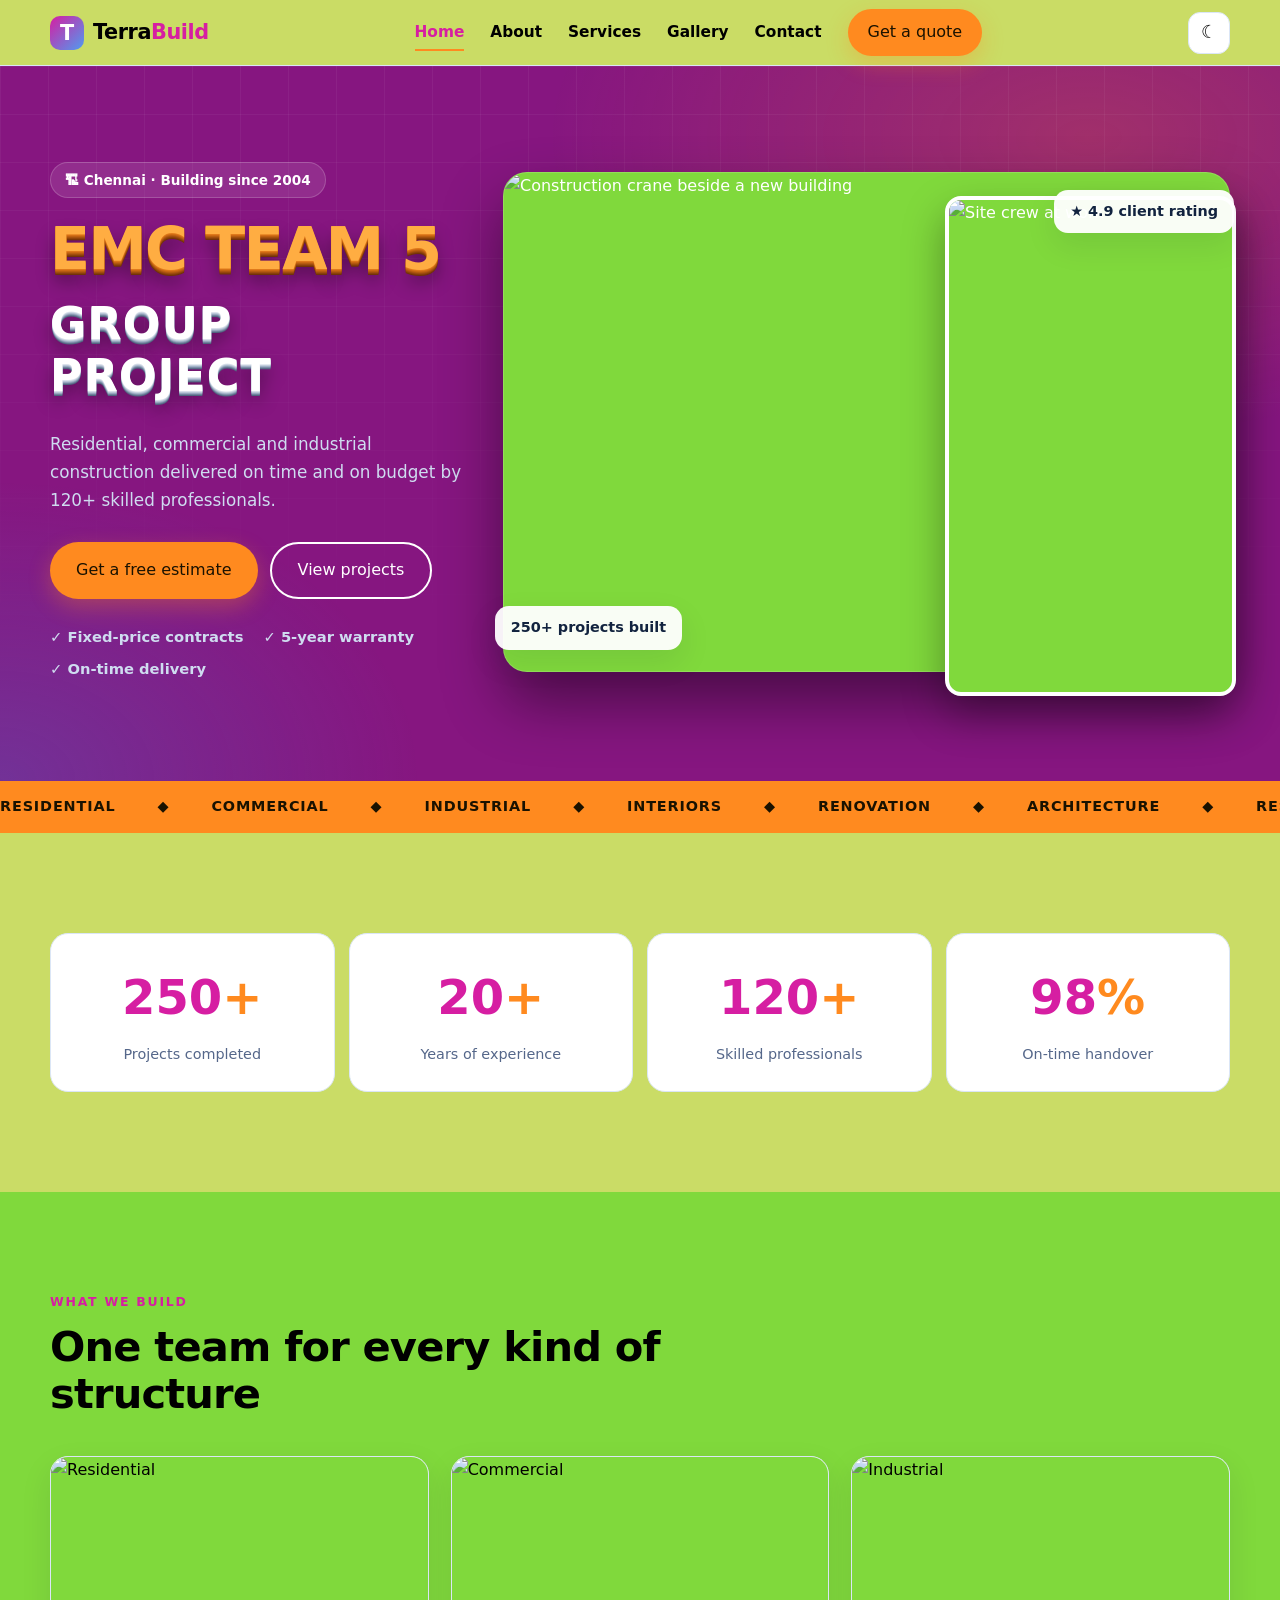
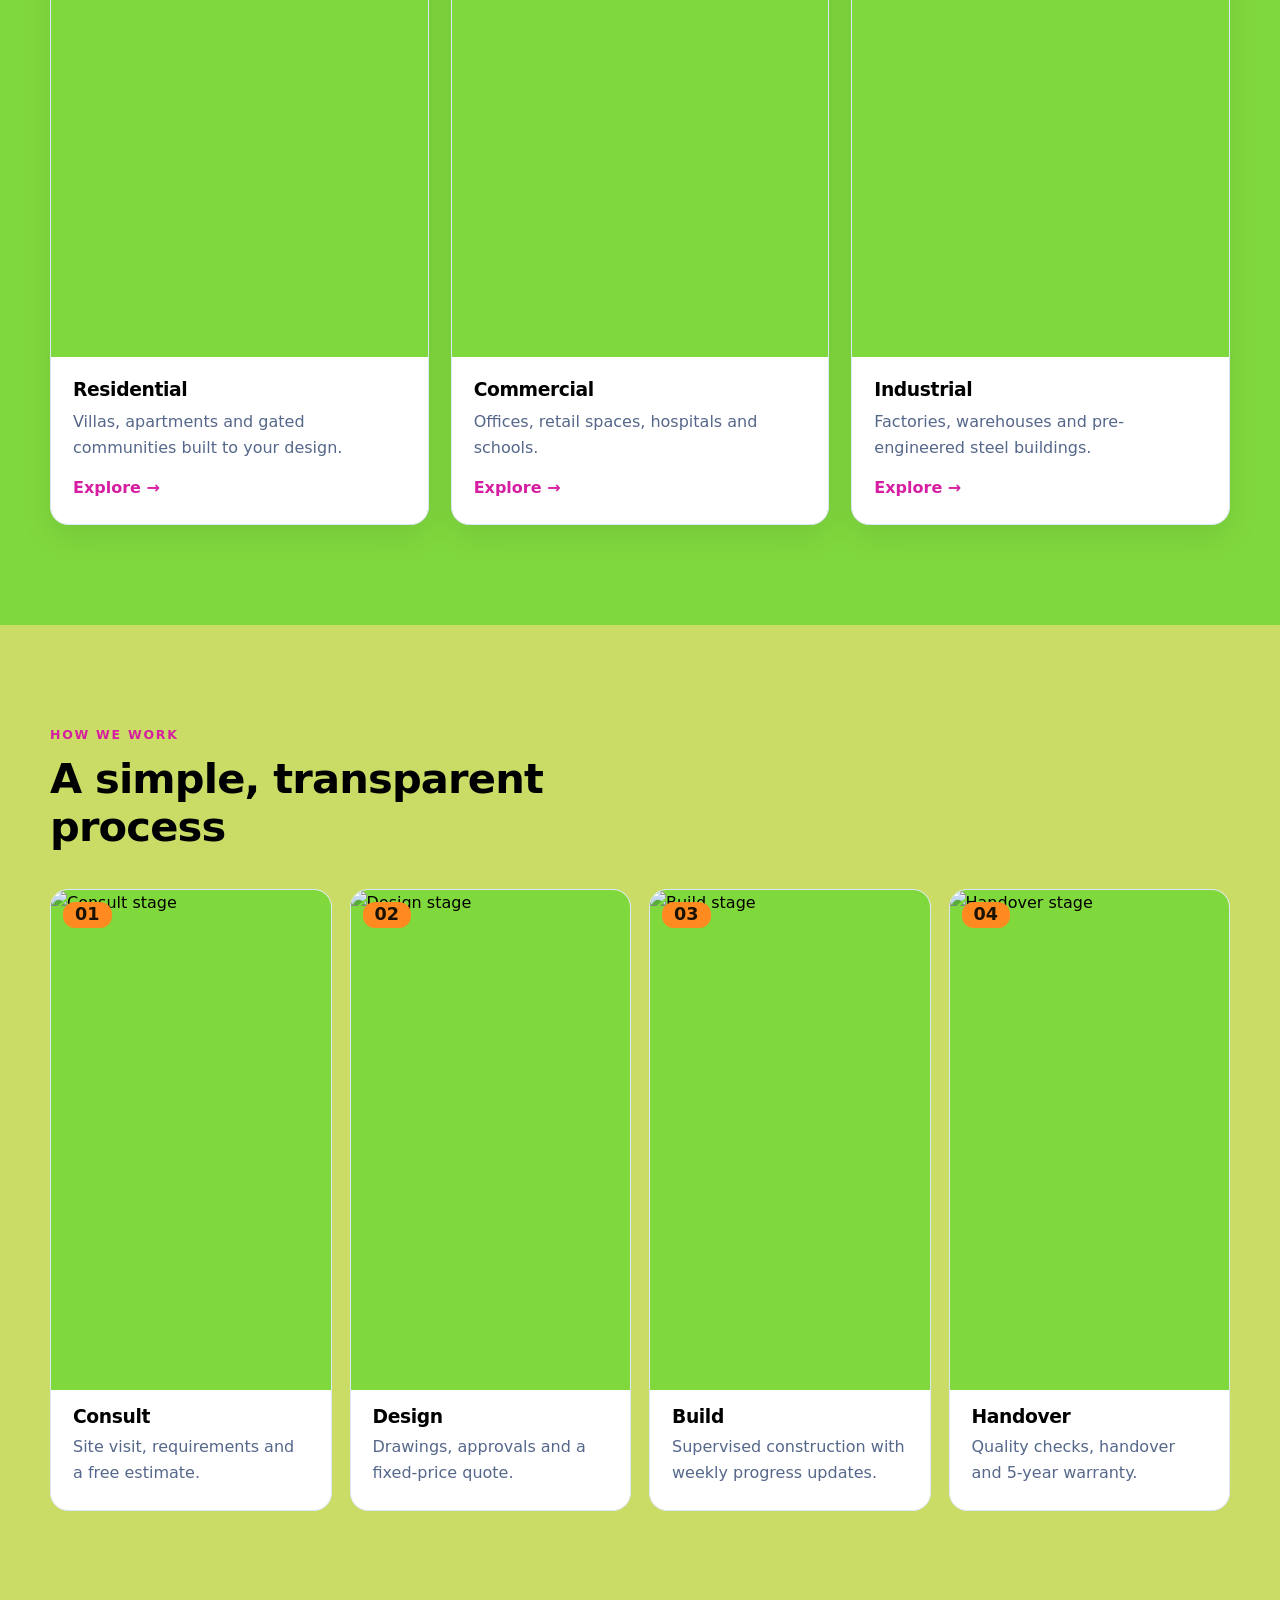
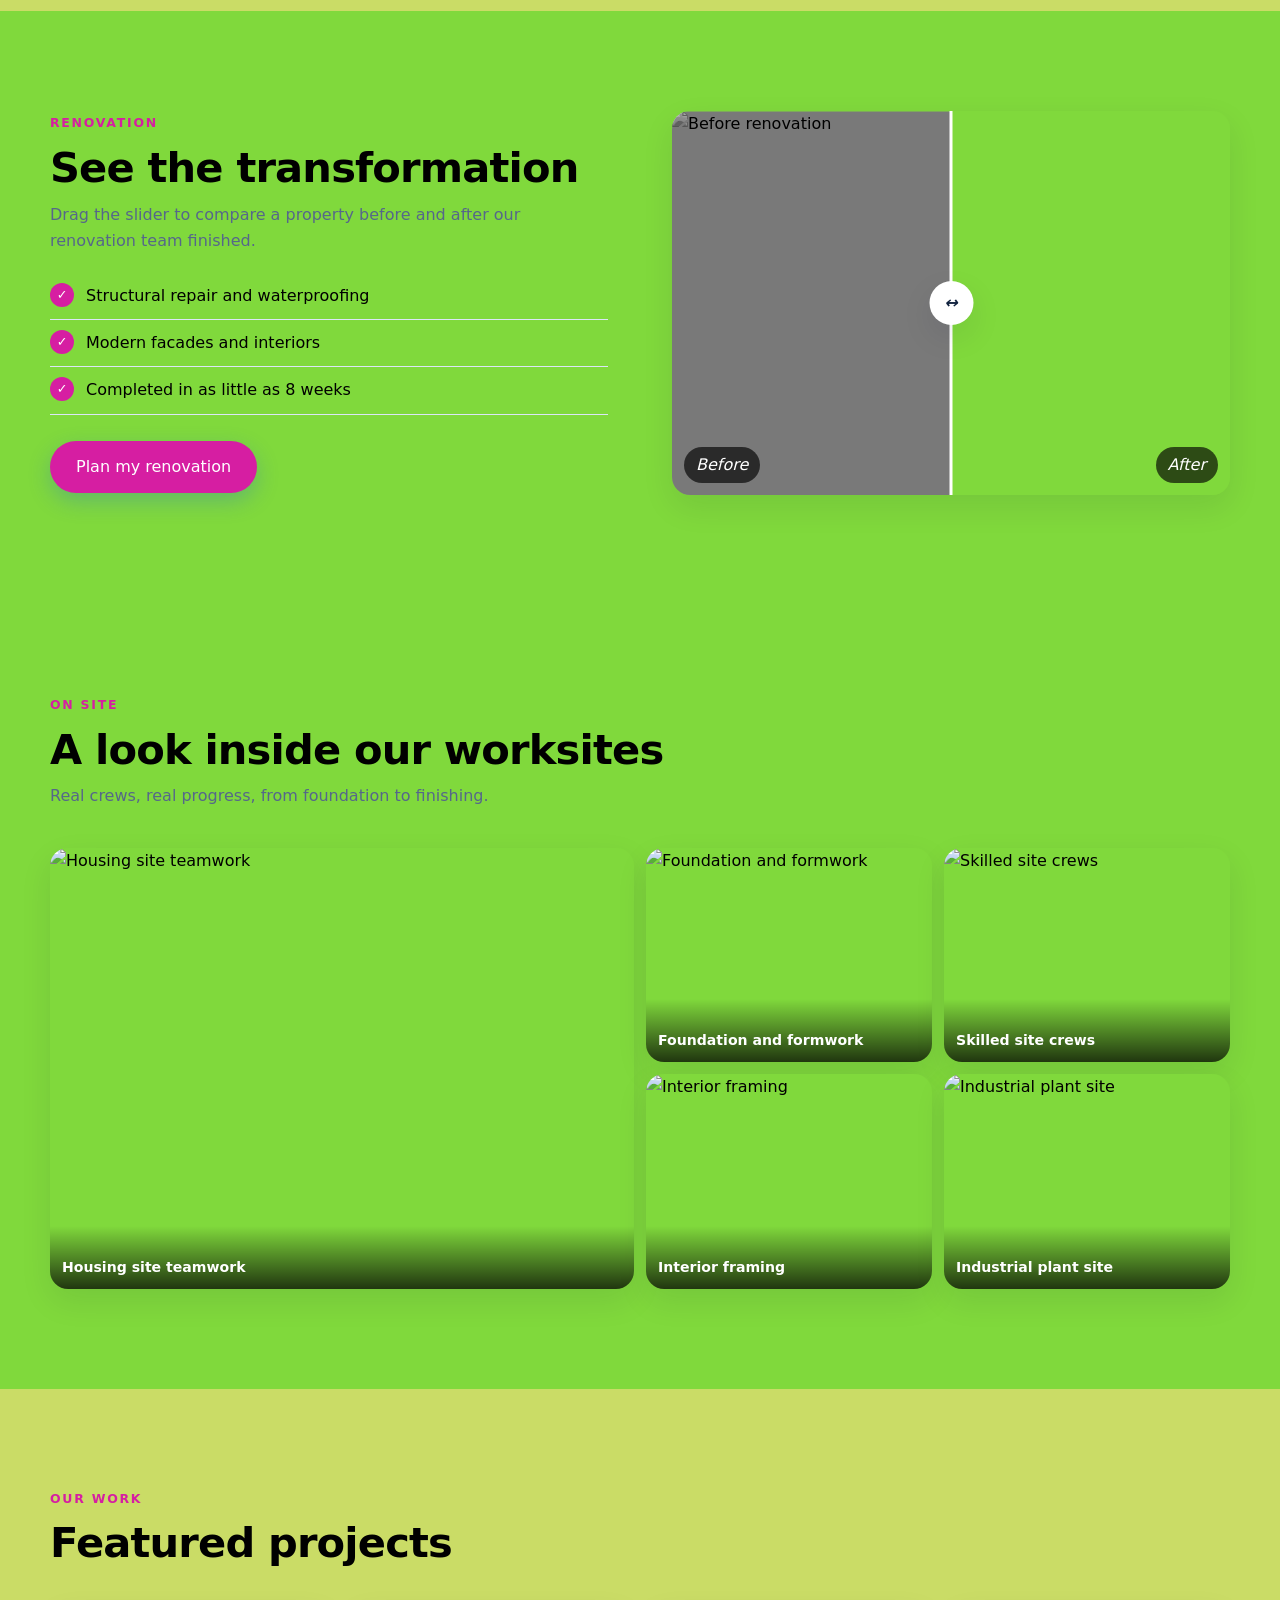
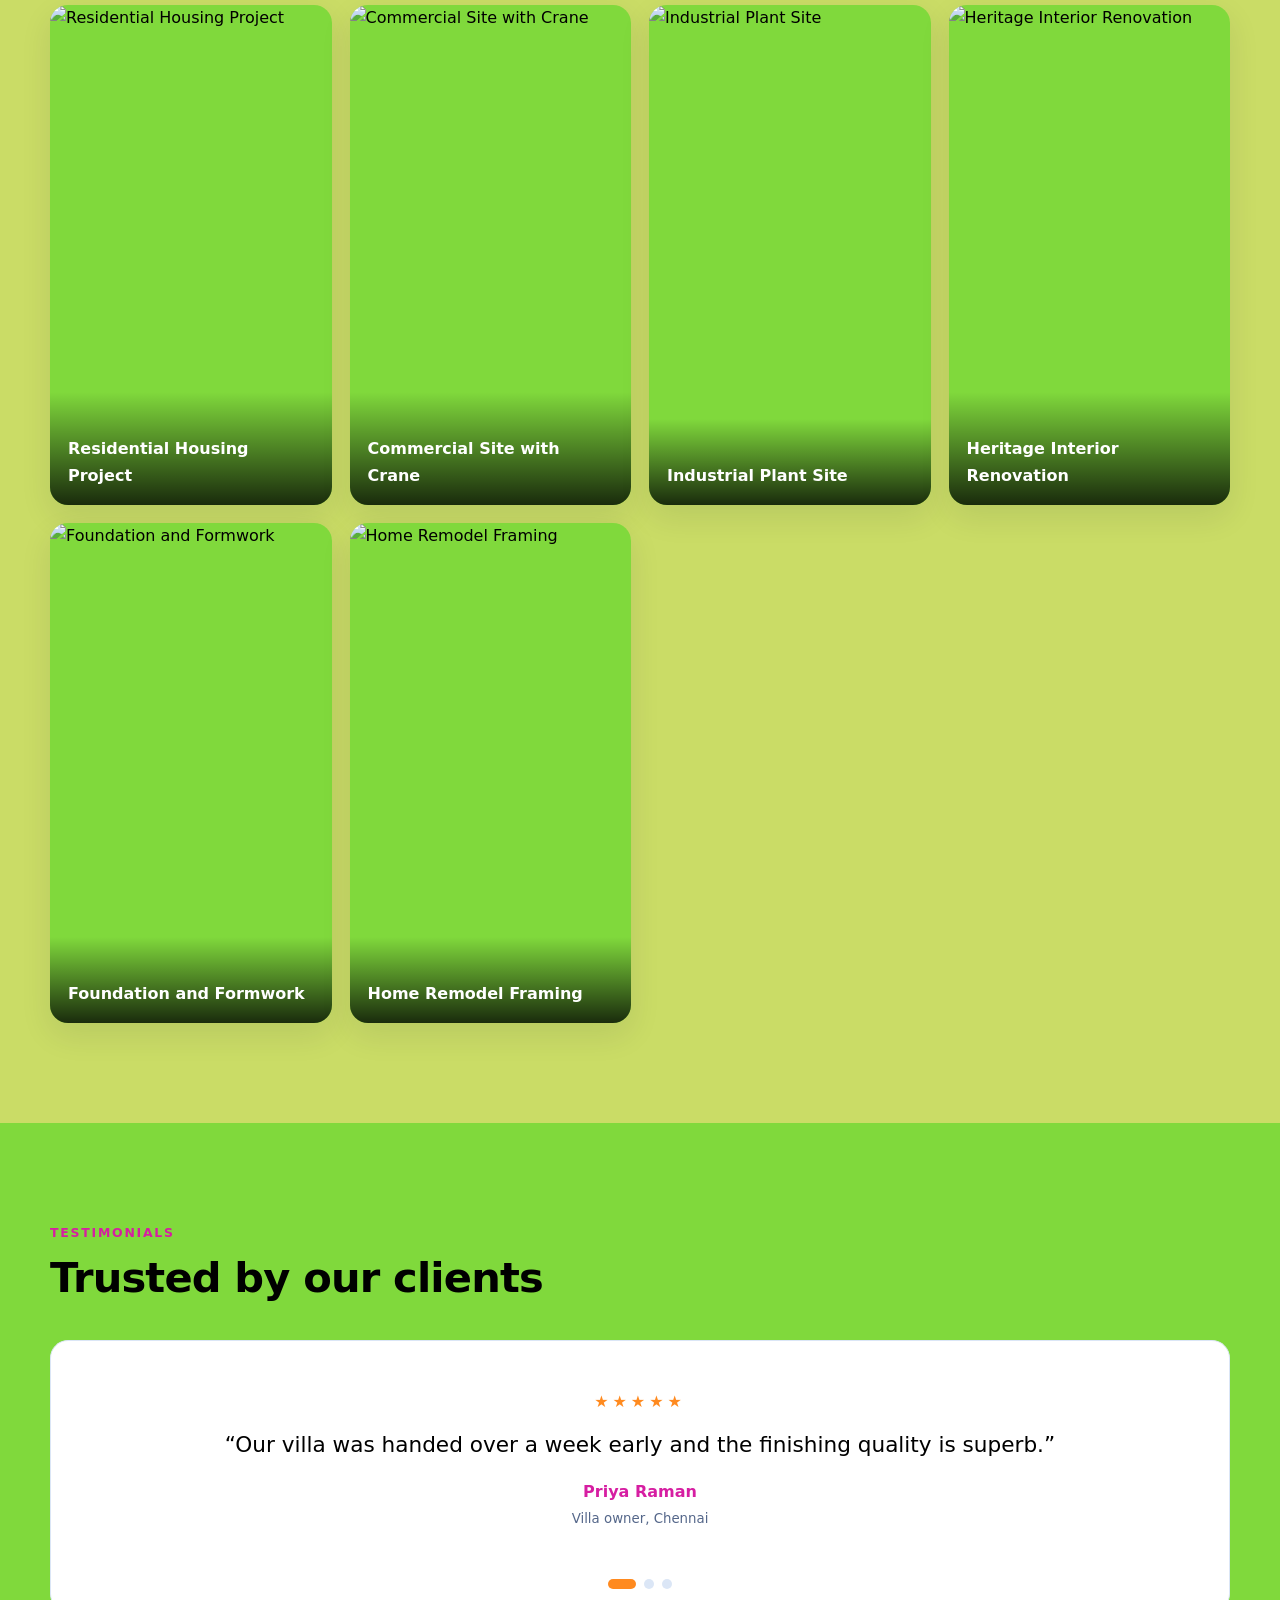
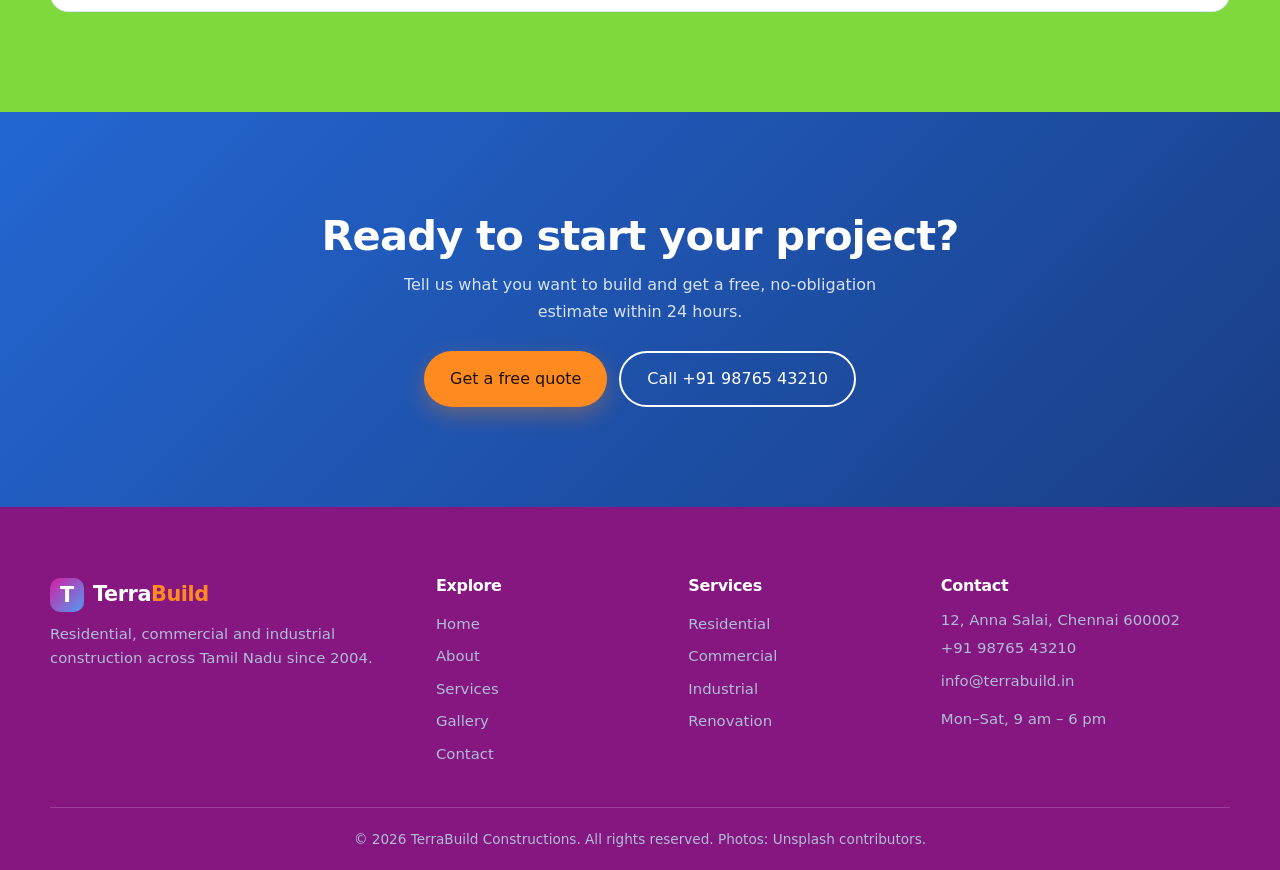
==== commit 4a818112: "Resolve merge conflicts and add EMC Team 5 3D heading" ====
--- a/index.html
+++ b/index.html
@@ -16,6 +16,60 @@
   </script>
 
   <link rel="stylesheet" href="index.css">
+
+  <style>
+    /* EMC Team 5: 3D project heading */
+    .hero h1.team-title {
+      font-size: clamp(2rem, 4.6vw, 3.65rem);
+      font-weight: 900;
+      line-height: 1.16;
+      letter-spacing: -0.025em;
+      padding-bottom: 12px;
+    }
+
+    .team-title-main,
+    .team-title-sub {
+      display: block;
+      width: fit-content;
+      max-width: 100%;
+    }
+
+    .team-title-main {
+      color: #ffad42;
+      text-shadow:
+        0 1px 0 #df791b,
+        0 2px 0 #cb6813,
+        0 3px 0 #b65b10,
+        0 4px 0 #9f4d0d,
+        0 5px 0 #893f0a,
+        0 6px 0 #713308,
+        0 12px 18px rgba(0, 0, 0, 0.4);
+    }
+
+    .team-title-sub {
+      margin-top: 14px;
+      font-size: 0.76em;
+      letter-spacing: 0.025em;
+      color: #fff;
+      text-shadow:
+        0 1px 0 #d8dfea,
+        0 2px 0 #b8c4d5,
+        0 3px 0 #95a6bd,
+        0 4px 0 #71829d,
+        0 5px 0 #516580,
+        0 10px 18px rgba(0, 0, 0, 0.4);
+    }
+
+    @media (max-width: 380px) {
+      .hero h1.team-title {
+        font-size: 1.85rem;
+      }
+
+      .team-title-sub {
+        letter-spacing: 0;
+      }
+    }
+  </style>
 </head>
 <body>
   <div id="pg"></div>
@@ -52,7 +106,6 @@
         <div>
           <span class="pill">🏗 Chennai · Building since 2004</span>
 
-          <!-- New 3D project heading -->
           <h1 class="team-title">
             <span class="team-title-main">EMC TEAM 5</span>
             <span class="team-title-sub">GROUP PROJECT</span>
@@ -99,6 +152,7 @@
           <div class="fb f1">
             <span data-count="250">0</span>+ projects built
           </div>
+
           <div class="fb f2">★ 4.9 client rating</div>
         </div>
       </div>
@@ -128,14 +182,17 @@
             <b data-count="250">0</b><i>+</i>
             <span>Projects completed</span>
           </div>
+
           <div class="stat" data-r>
             <b data-count="20">0</b><i>+</i>
             <span>Years of experience</span>
           </div>
+
           <div class="stat" data-r>
             <b data-count="120">0</b><i>+</i>
             <span>Skilled professionals</span>
           </div>
+
           <div class="stat" data-r>
             <b data-count="98">0</b><i>%</i>
             <span>On-time handover</span>
@@ -271,15 +328,18 @@
         <div data-r>
           <div class="eb">Renovation</div>
           <h2>See the transformation</h2>
+
           <p class="mut" style="margin-top:10px">
-            Drag the slider to compare a property before and after
-            our renovation team finished.
+            Drag the slider to compare a property before and after our
+            renovation team finished.
           </p>
+
           <ul class="ticks">
             <li>Structural repair and waterproofing</li>
             <li>Modern facades and interiors</li>
             <li>Completed in as little as 8 weeks</li>
           </ul>
+
           <a class="btn dk" href="contact.html">Plan my renovation</a>
         </div>
 
@@ -292,6 +352,7 @@
             height="500"
             loading="lazy"
           >
+
           <img
             class="b"
             src="https://images.unsplash.com/photo-1653280662710-1cac52cde6d7?auto=format&fit=crop&w=1200&q=70"
@@ -301,9 +362,11 @@
             height="500"
             loading="lazy"
           >
+
           <i></i>
           <em>Before</em>
           <em>After</em>
+
           <input
             type="range"
             min="0"
@@ -500,6 +563,7 @@
               <small>Operations Head, Orbit Logistics</small>
             </div>
           </div>
+
           <div class="dots"></div>
         </div>
       </div>
@@ -508,13 +572,17 @@
     <section class="ctab">
       <div class="c" data-r>
         <h2>Ready to start your project?</h2>
+
         <p>
           Tell us what you want to build and get a free,
           no-obligation estimate within 24 hours.
         </p>
+
         <div class="acts">
           <a class="btn" href="contact.html">Get a free quote</a>
-          <a class="btn ghost" href="tel:+919876543210">Call +91 98765 43210</a>
+          <a class="btn ghost" href="tel:+919876543210">
+            Call +91 98765 43210
+          </a>
         </div>
       </div>
     </section>
@@ -526,9 +594,10 @@
         <a class="logo" href="index.html">
           <span class="lm">T</span>Terra<b>Build</b>
         </a>
+
         <p>
-          Residential, commercial and industrial construction
-          across Tamil Nadu since 2004.
+          Residential, commercial and industrial construction across
+          Tamil Nadu since 2004.
         </p>
       </div>
 
--- a/index.css
+++ b/index.css
@@ -1,1295 +1,154 @@
-/* Base design system */
+/* ===== TerraBuild: base design system + Home styles (loaded on every page) ===== */
+:root{--bg:#cadc66;--bg2:#80d93c;--fg:#000000;--mut:#55678a;--card:#fff;--line:#dbe6f6;--br:#d61ea2;--ac:#ff8a1f;--dk:#861680;--r:18px;--sh:0 12px 32px rgba(10,25,50,.09);--pad:clamp(18px,5vw,48px);--hh:66px}
+[data-theme=dark]{--bg:#07111f;--bg2:#0c1a2e;--fg:#e8eefa;--mut:#9fb0cc;--card:#10233d;--line:#1d3350;--sh:0 12px 32px rgba(0,0,0,.45)}
+*{box-sizing:border-box;margin:0;padding:0}
+html{scroll-behavior:smooth;-webkit-text-size-adjust:100%;scroll-padding-top:var(--hh)}
+body{font:16px/1.65 system-ui,-apple-system,"Segoe UI",Roboto,Arial,sans-serif;background:var(--bg);color:var(--fg);overflow-x:hidden;padding-bottom:58px;transition:background .3s,color .3s}
+body.lock{overflow:hidden}
+h1,h2,h3{line-height:1.15;letter-spacing:-.02em}
+h2{font-size:clamp(1.7rem,4.5vw,2.6rem)}
+a{color:inherit;text-decoration:none}
+img{max-width:100%;display:block}
+[hidden]{display:none!important}
+:focus-visible{outline:3px solid var(--ac);outline-offset:3px}
+.c{width:min(1180px,calc(100% - 2*var(--pad)));margin-inline:auto}
+section{padding:clamp(56px,9vw,100px) 0}
+.alt{background:var(--bg2)}
+.eb{color:var(--br);font-weight:800;text-transform:uppercase;letter-spacing:.14em;font-size:.78rem;margin-bottom:10px}
+[data-theme=dark] .eb{color:var(--ac)}
+.sh{max-width:640px;margin-bottom:38px}.sh p{color:var(--mut);margin-top:10px}
+.two{display:grid;gap:36px;align-items:center}
+.mut{color:var(--mut)}
+/* progress + header */
+#pg{position:fixed;top:0;left:0;height:3px;width:0;z-index:100;background:linear-gradient(90deg,var(--ac),var(--br))}
+.hd{position:sticky;top:0;z-index:50;height:var(--hh);border-bottom:1px solid var(--line);transition:box-shadow .3s}
+.hd.sm{box-shadow:0 6px 24px rgba(0,0,0,.1)}
+.hd .c{display:flex;align-items:center;justify-content:space-between;height:100%;gap:12px}
+.logo{display:flex;align-items:center;gap:0;font-weight:600;font-size:1.3rem;letter-spacing:-.02em}
+.logo b{color:var(--br)}[data-theme=dark] .logo b{color:var(--ac)}
+.lm{margin-right:9px;display:grid;place-items:center;width:34px;height:34px;border-radius:10px;background:linear-gradient(135deg,var(--br),#4f9cf0);color:#fff;font-weight:800}
+.hr{display:flex;align-items:center;gap:8px}
+#th,#menu{width:42px;height:42px;border-radius:12px;border:1px solid var(--line);background:var(--card);color:inherit;cursor:pointer;font-size:1.1rem;display:grid;place-items:center}
+#menu{gap:4px;align-content:center;padding:0 11px}
+#menu span{display:block;width:20px;height:2px;background:currentColor;border-radius:2px;transition:.3s}
+#menu.x span:nth-child(1){transform:translateY(6px) rotate(45deg)}#menu.x span:nth-child(2){opacity:0}#menu.x span:nth-child(3){transform:translateY(-6px) rotate(-45deg)}
+#links{position:fixed;inset:var(--hh) 0 0 0;background:var(--bg);display:flex;flex-direction:column;padding:24px var(--pad);gap:4px;transform:translateY(-10px);opacity:0;pointer-events:none;transition:transform .3s,opacity .3s,visibility .3s;overflow:auto;visibility:hidden}
+#links.open{transform:none;opacity:1;pointer-events:auto;visibility:visible}
+#links a:not(.btn){font-size:1.4rem;font-weight:700;padding:14px 0;border-bottom:1px solid var(--line)}
+#links a[aria-current]{color:var(--br)}[data-theme=dark] #links a[aria-current]{color:var(--ac)}
+#links .btn{margin-top:20px;justify-content:center}
+.btn{display:inline-flex;align-items:center;gap:8px;padding:13px 26px;border-radius:999px;font:700 1rem/1.2 inherit;background:var(--ac);color:#1a1200;border:0;cursor:pointer;transition:.25s;box-shadow:0 8px 22px rgba(255,138,31,.32)}
+.btn:hover{transform:translateY(-2px);box-shadow:0 12px 26px rgba(255,138,31,.45)}
+.btn.sm{padding:10px 20px}.btn.ghost{background:transparent;color:inherit;border:2px solid currentColor;box-shadow:none}
+.btn.dk{background:var(--br);color:#fff;box-shadow:0 8px 22px rgba(30,107,214,.3)}.btn:disabled{opacity:.6}
+.mb{position:fixed;left:0;right:0;bottom:0;z-index:45;display:grid;grid-template-columns:1fr 1fr;background:var(--dk);padding-bottom:env(safe-area-inset-bottom)}
+.mb a{padding:15px;text-align:center;color:#fff;font-weight:700}.mb a+a{background:var(--ac);color:#1a1200}
+#up{position:fixed;right:16px;bottom:74px;width:46px;height:46px;border-radius:50%;border:0;background:var(--br);color:#fff;font-size:1.2rem;cursor:pointer;z-index:44;opacity:0;pointer-events:none;transform:translateY(12px);transition:.3s;box-shadow:var(--sh)}
+#up.show{opacity:1;pointer-events:auto;transform:none}
+/* hero + page head */
+.hero{position:relative;overflow:hidden;color:#ffffff;background:radial-gradient(900px 500px at 85% 10%,rgba(255,138,31,.22),transparent 60%),radial-gradient(700px 500px at 0 100%,rgba(56,130,220,.25),transparent 60%),var(--dk);padding:clamp(40px,9vw,96px) 0 clamp(56px,9vw,100px)}
+.hero::before{content:"";position:absolute;inset:0;background:linear-gradient(rgba(255,255,255,.05) 1px,transparent 1px) 0 0/48px 48px,linear-gradient(90deg,rgba(255,255,255,.05) 1px,transparent 1px) 0 0/48px 48px;mask-image:linear-gradient(#000,transparent 85%)}
+.hero .c{position:relative;display:grid;gap:40px;align-items:center}
+.pill{display:inline-block;padding:6px 14px;border-radius:999px;background:rgba(255,255,255,.1);border:1px solid rgba(255,255,255,.18);font-size:.85rem;font-weight:600;margin-bottom:18px}
+.hero h1{font-size:clamp(2.2rem,7vw,4.2rem)}.hl{color:var(--ac);transition:opacity .3s;display:inline-block}
+.hero p{margin:18px 0 28px;color:#cfdcf0;max-width:540px;font-size:1.05rem}
+.acts{display:flex;flex-wrap:wrap;gap:12px}
+.trust{list-style:none;display:flex;flex-wrap:wrap;gap:8px 20px;margin-top:26px;color:#cfdcf0;font-size:.92rem;font-weight:600}
+.hero-wrap{position:relative}
+.hero-img{border-radius:24px;box-shadow:0 30px 60px rgba(0,0,0,.45);border:1px solid rgba(255,255,255,.15);width:100%;aspect-ratio:16/11;object-fit:cover;will-change:transform}
+.fb{position:absolute;background:rgba(255,255,255,.95);color:#12233f;padding:10px 16px;border-radius:14px;font-weight:700;font-size:.9rem;box-shadow:var(--sh);animation:fl 5s ease-in-out infinite}
+.f1{left:-8px;bottom:22px}.f2{right:-4px;top:18px;animation-delay:-2.5s}
+@keyframes fl{50%{transform:translateY(-10px)}}
+.ph{color:#fff;padding:clamp(48px,9vw,90px) 0;background:linear-gradient(110deg,rgba(22,63,134,.88),rgba(22,63,134,.45)),var(--phimg,none) center/cover,var(--dk)}
+.ph h1{font-size:clamp(2rem,6vw,3.4rem)}.ph p{color:#cfdcf0;margin-top:10px;max-width:560px}
+.bc{font-size:.85rem;color:#9fb4d6;margin-bottom:12px}.bc a:hover{color:var(--ac)}
+/* marquee, stats, cards */
+.mq{overflow:hidden;background:var(--ac);color:#1a1200;font-weight:800;text-transform:uppercase;letter-spacing:.06em;font-size:.9rem}
+.mq div{display:flex;gap:42px;width:max-content;padding:14px 0;animation:mq 28s linear infinite}
+@keyframes mq{to{transform:translateX(-50%)}}
+.stats{display:grid;grid-template-columns:1fr 1fr;gap:14px}
+.stat{background:var(--card);border:1px solid var(--line);border-radius:var(--r);padding:24px 12px;text-align:center}
+.stat b{font-size:clamp(2rem,6vw,3rem);color:var(--br);line-height:1}[data-theme=dark] .stat b{color:var(--ac)}.stat i{font-style:normal;font-size:clamp(2rem,6vw,3rem);font-weight:700;color:var(--ac)}
+.stat span{display:block;color:var(--mut);font-size:.9rem;margin-top:6px}
+.cards{display:grid;gap:22px;grid-template-columns:repeat(auto-fit,minmax(min(100%,290px),1fr))}
+.card{background:var(--card);border:1px solid var(--line);border-radius:var(--r);overflow:hidden;box-shadow:var(--sh);display:flex;flex-direction:column}
+.card[data-r]{transition:opacity .7s,transform .3s,box-shadow .3s}
+.card img{aspect-ratio:16/10;width:100%;object-fit:cover}
+.cb{padding:22px;display:flex;flex-direction:column;gap:8px;flex:1}.cb p{color:var(--mut)}
+.more{margin-top:auto;font-weight:700;color:var(--br);padding-top:6px}[data-theme=dark] .more{color:var(--ac)}.more:hover{letter-spacing:.02em}
+.steps{display:grid;gap:18px;grid-template-columns:repeat(auto-fit,minmax(min(100%,240px),1fr));counter-reset:s}
+.step{background:var(--card);border:1px solid var(--line);border-radius:var(--r);padding:26px;counter-increment:s;position:relative}
+.step::before{content:"0" counter(s);font-size:2.6rem;font-weight:800;color:var(--ac);display:block;line-height:1;margin-bottom:10px}
+.step p{color:var(--mut);margin-top:6px}
+/* before/after */
+.ba{--p:50%;position:relative;aspect-ratio:16/11;border-radius:var(--r);overflow:hidden;box-shadow:var(--sh);user-select:none;touch-action:pan-y}
+.ba img{position:absolute;inset:0;width:100%;height:100%;object-fit:cover}
+.ba .b{clip-path:inset(0 calc(100% - var(--p)) 0 0);filter:grayscale(1) brightness(.65)}
+.ba input{position:absolute;inset:0;width:100%;height:100%;opacity:0;cursor:ew-resize;z-index:3}
+.ba i{position:absolute;top:0;bottom:0;left:var(--p);width:3px;background:#fff;z-index:2;transform:translateX(-50%)}
+.ba i::after{content:"↔";position:absolute;top:50%;left:50%;width:44px;height:44px;margin:-22px;border-radius:50%;background:#fff;color:#12233f;display:grid;place-items:center;font-weight:800;box-shadow:var(--sh)}
+.ba em{position:absolute;bottom:12px;padding:5px 12px;border-radius:99px;background:rgba(0,0,0,.65);color:#fff;font:700 .78rem/1 inherit;z-index:2}.ba em:first-of-type{left:12px}.ba em:last-of-type{right:12px}
+.ticks{list-style:none;margin:18px 0 26px}
+.ticks li{padding:10px 0 10px 36px;position:relative;border-bottom:1px solid var(--line)}
+.ticks li::before{content:"✓";position:absolute;left:0;top:10px;width:24px;height:24px;border-radius:50%;background:var(--br);color:#fff;text-align:center;font-size:.8rem;line-height:24px}
+/* projects, testimonials, cta */
+.projs{display:grid;gap:18px;grid-template-columns:repeat(auto-fit,minmax(min(100%,280px),1fr))}
+.proj{position:relative;overflow:hidden;border-radius:var(--r);box-shadow:var(--sh)}
+.proj img{width:100%;aspect-ratio:4/3;object-fit:cover;transition:transform .6s}.proj:hover img{transform:scale(1.08)}
+.proj span{position:absolute;inset:auto 0 0;padding:44px 18px 16px;color:#fff;font-weight:700;background:linear-gradient(transparent,rgba(0,0,0,.8))}
+.ts{overflow:hidden;border-radius:var(--r);background:var(--card);border:1px solid var(--line)}
+.tr{display:flex;transition:transform .55s cubic-bezier(.4,0,.2,1)}
+.tq{flex:0 0 100%;padding:clamp(24px,5vw,48px);text-align:center}
+.tq p{font-size:clamp(1.05rem,2.6vw,1.35rem);font-weight:500}.tq b{display:block;margin-top:16px;color:var(--br)}.tq small{color:var(--mut)}
+.stars{color:var(--ac);letter-spacing:4px;margin-bottom:12px}
+.dots{display:flex;justify-content:center;gap:8px;padding-bottom:22px}
+.dots button{width:10px;height:10px;border-radius:99px;border:0;background:var(--line);cursor:pointer;transition:.3s}.dots .on{width:28px;background:var(--ac)}
+.ctab{color:#fff;text-align:center;background:linear-gradient(135deg,rgba(30,107,214,.95),rgba(22,63,134,.97)),var(--dk)}
+.ctab p{color:#d6e2f5;margin:12px auto 26px;max-width:520px}.ctab .acts{justify-content:center}
+/* footer */
+.ft{background:var(--dk);color:#aebdd6;padding:clamp(44px,7vw,70px) 0 0}
+.ft .logo{color:#fff}.ft .logo b{color:var(--ac)}
+.fg{display:grid;gap:30px;grid-template-columns:1fr 1fr}.fg>div:first-child{grid-column:1/-1}
+.ft h3{color:#fff;font-size:1rem;margin-bottom:12px}.ft p{margin-top:10px;font-size:.93rem}
+.ft a:not(.logo){display:block;padding:4px 0;font-size:.93rem}.ft a:not(.logo):hover{color:var(--ac)}
+.cp{margin-top:36px;padding:20px 0;border-top:1px solid rgba(255,255,255,.18);font-size:.85rem;text-align:center}
+/* reveal */
+.js [data-r]{opacity:0;transform:translateY(28px);transition:opacity .7s,transform .7s}
+.js [data-r].in{opacity:1;transform:none}
+/* chips (shared by Services + Gallery) */
+.chips{display:flex;gap:8px;overflow-x:auto;padding:2px 0 8px;margin-bottom:24px;scrollbar-width:none}.chips::-webkit-scrollbar{display:none}
+.chip{padding:10px 20px;border-radius:999px;border:1px solid var(--line);background:var(--card);color:inherit;cursor:pointer;font:600 .95rem/1 inherit;white-space:nowrap;transition:.25s}
+.chip.on{background:var(--br);color:#fff;border-color:var(--br)}
+@media(min-width:600px){.fg{grid-template-columns:1.5fr 1fr 1fr}.fg>div:first-child{grid-column:auto}.fg>div:last-child{grid-column:1/-1}}
+@media(min-width:900px){
+ body{padding-bottom:0}.mb{display:none}#up{bottom:24px}
+ #menu{display:none}
+ #links{position:static;inset:auto;flex-direction:row;align-items:center;gap:26px;padding:0;transform:none;opacity:1;pointer-events:auto;visibility:visible;overflow:visible;background:none}
+ #links a:not(.btn){font-size:.96rem;font-weight:600;padding:6px 0;border:0;position:relative}
+ #links a:not(.btn)::after{content:"";position:absolute;left:0;bottom:0;height:2px;width:0;background:var(--ac);transition:width .25s}
+ #links a:not(.btn):hover::after,#links a[aria-current]::after{width:100%}
+ #links .btn{margin:0}
+ .hero .c{grid-template-columns:1.05fr .95fr}.two{grid-template-columns:1fr 1fr;gap:64px}.two.rv>:first-child{order:2}
+ .stats{grid-template-columns:repeat(4,1fr)}
+ .fg{grid-template-columns:1.6fr 1fr 1fr 1.3fr}.fg>div:last-child{grid-column:auto}
+}
+@media(prefers-reduced-motion:reduce){*,*::before,*::after{animation:none!important;transition:none!important;scroll-behavior:auto!important}.js [data-r]{opacity:1;transform:none}}
+img{background:var(--bg2)}
 
-:root {
-  --bg: #fff;
-  --bg2: #f1f6ff;
-  --fg: #12233f;
-  --mut: #55678a;
-  --card: #fff;
-  --line: #dbe6f6;
-  --br: #1e6bd6;
-  --ac: #ff8a1f;
-  --dk: #163f86;
-  --r: 18px;
-  --sh: 0 12px 32px rgba(10, 25, 50, .09);
-  --pad: clamp(18px, 5vw, 48px);
-  --hh: 66px;
-}
+.hd::before{content:'';position:absolute;inset:0;z-index:-1;background:color-mix(in srgb,var(--bg) 88%,transparent);-webkit-backdrop-filter:blur(14px);backdrop-filter:blur(14px)}
+#links{z-index:60}
 
-[data-theme=dark] {
-  --bg: #07111f;
-  --bg2: #0c1a2e;
-  --fg: #e8eefa;
-  --mut: #9fb0cc;
-  --card: #10233d;
-  --line: #1d3350;
-  --sh: 0 12px 32px rgba(0, 0, 0, .45);
-}
+.pic{aspect-ratio:4/3;object-fit:cover;width:100%}
+.hero-img{object-position:center}
 
-* {
-  box-sizing: border-box;
-  margin: 0;
-  padding: 0;
-}
-
-html {
-  scroll-behavior: smooth;
-  -webkit-text-size-adjust: 100%;
-  scroll-padding-top: var(--hh);
-}
-
-body {
-  font: 16px/1.65 system-ui, -apple-system, "Segoe UI", Roboto, Arial, sans-serif;
-  background: var(--bg);
-  color: var(--fg);
-  overflow-x: hidden;
-  padding-bottom: 58px;
-  transition: background .3s, color .3s;
-}
-
-body.lock {
-  overflow: hidden;
-}
-
-h1, h2, h3 {
-  line-height: 1.15;
-  letter-spacing: -.02em;
-}
-
-h2 {
-  font-size: clamp(1.7rem, 4.5vw, 2.6rem);
-}
-
-a {
-  color: inherit;
-  text-decoration: none;
-}
-
-img {
-  max-width: 100%;
-  display: block;
-  background: var(--bg2);
-}
-
-[hidden] {
-  display: none !important;
-}
-
-:focus-visible {
-  outline: 3px solid var(--ac);
-  outline-offset: 3px;
-}
-
-.c {
-  width: min(1180px, calc(100% - 2 * var(--pad)));
-  margin-inline: auto;
-}
-
-section {
-  padding: clamp(56px, 9vw, 100px) 0;
-}
-
-.alt {
-  background: var(--bg2);
-}
-
-.eb {
-  color: var(--br);
-  font-weight: 800;
-  text-transform: uppercase;
-  letter-spacing: .14em;
-  font-size: .78rem;
-  margin-bottom: 10px;
-}
-
-[data-theme=dark] .eb {
-  color: var(--ac);
-}
-
-.sh {
-  max-width: 640px;
-  margin-bottom: 38px;
-}
-
-.sh p {
-  color: var(--mut);
-  margin-top: 10px;
-}
-
-.two {
-  display: grid;
-  gap: 36px;
-  align-items: center;
-}
-
-.mut {
-  color: var(--mut);
-}
-
-/* Progress and header */
-
-#pg {
-  position: fixed;
-  top: 0;
-  left: 0;
-  height: 3px;
-  width: 0;
-  z-index: 100;
-  background: linear-gradient(90deg, var(--ac), var(--br));
-}
-
-.hd {
-  position: sticky;
-  top: 0;
-  z-index: 50;
-  height: var(--hh);
-  border-bottom: 1px solid var(--line);
-  transition: box-shadow .3s;
-}
-
-.hd::before {
-  content: "";
-  position: absolute;
-  inset: 0;
-  z-index: -1;
-  background: color-mix(in srgb, var(--bg) 88%, transparent);
-  -webkit-backdrop-filter: blur(14px);
-  backdrop-filter: blur(14px);
-}
-
-.hd.sm {
-  box-shadow: 0 6px 24px rgba(0, 0, 0, .1);
-}
-
-.hd .c {
-  display: flex;
-  align-items: center;
-  justify-content: space-between;
-  height: 100%;
-  gap: 12px;
-}
-
-.logo {
-  display: flex;
-  align-items: center;
-  gap: 0;
-  font-weight: 600;
-  font-size: 1.3rem;
-  letter-spacing: -.02em;
-}
-
-.logo b {
-  color: var(--br);
-}
-
-[data-theme=dark] .logo b {
-  color: var(--ac);
-}
-
-.lm {
-  margin-right: 9px;
-  display: grid;
-  place-items: center;
-  width: 34px;
-  height: 34px;
-  border-radius: 10px;
-  background: linear-gradient(135deg, var(--br), #4f9cf0);
-  color: #fff;
-  font-weight: 800;
-}
-
-.hr {
-  display: flex;
-  align-items: center;
-  gap: 8px;
-}
-
-#th, #menu {
-  width: 42px;
-  height: 42px;
-  border-radius: 12px;
-  border: 1px solid var(--line);
-  background: var(--card);
-  color: inherit;
-  cursor: pointer;
-  font-size: 1.1rem;
-  display: grid;
-  place-items: center;
-}
-
-#menu {
-  gap: 4px;
-  align-content: center;
-  padding: 0 11px;
-}
-
-#menu span {
-  display: block;
-  width: 20px;
-  height: 2px;
-  background: currentColor;
-  border-radius: 2px;
-  transition: .3s;
-}
-
-#menu.x span:nth-child(1) {
-  transform: translateY(6px) rotate(45deg);
-}
-
-#menu.x span:nth-child(2) {
-  opacity: 0;
-}
-
-#menu.x span:nth-child(3) {
-  transform: translateY(-6px) rotate(-45deg);
-}
-
-#links {
-  position: fixed;
-  inset: var(--hh) 0 0 0;
-  z-index: 60;
-  background: var(--bg);
-  display: flex;
-  flex-direction: column;
-  padding: 24px var(--pad);
-  gap: 4px;
-  transform: translateY(-10px);
-  opacity: 0;
-  pointer-events: none;
-  transition: transform .3s, opacity .3s, visibility .3s;
-  overflow: auto;
-  visibility: hidden;
-}
-
-#links.open {
-  transform: none;
-  opacity: 1;
-  pointer-events: auto;
-  visibility: visible;
-}
-
-#links a:not(.btn) {
-  font-size: 1.4rem;
-  font-weight: 700;
-  padding: 14px 0;
-  border-bottom: 1px solid var(--line);
-}
-
-#links a[aria-current] {
-  color: var(--br);
-}
-
-[data-theme=dark] #links a[aria-current] {
-  color: var(--ac);
-}
-
-#links .btn {
-  margin-top: 20px;
-  justify-content: center;
-}
-
-/* Buttons */
-
-.btn {
-  display: inline-flex;
-  align-items: center;
-  gap: 8px;
-  padding: 13px 26px;
-  border-radius: 999px;
-  font-family: inherit;
-  font-size: 1rem;
-  font-weight: 700;
-  line-height: 1.2;
-  background: var(--ac);
-  color: #1a1200;
-  border: 0;
-  cursor: pointer;
-  transition: .25s;
-  box-shadow: 0 8px 22px rgba(255, 138, 31, .32);
-}
-
-.btn:hover {
-  transform: translateY(-2px);
-  box-shadow: 0 12px 26px rgba(255, 138, 31, .45);
-}
-
-.btn.sm {
-  padding: 10px 20px;
-}
-
-.btn.ghost {
-  background: transparent;
-  color: inherit;
-  border: 2px solid currentColor;
-  box-shadow: none;
-}
-
-.btn.dk {
-  background: var(--br);
-  color: #fff;
-  box-shadow: 0 8px 22px rgba(30, 107, 214, .3);
-}
-
-.btn:disabled {
-  opacity: .6;
-}
-
-.mb {
-  position: fixed;
-  left: 0;
-  right: 0;
-  bottom: 0;
-  z-index: 45;
-  display: grid;
-  grid-template-columns: 1fr 1fr;
-  background: var(--dk);
-  padding-bottom: env(safe-area-inset-bottom);
-}
-
-.mb a {
-  padding: 15px;
-  text-align: center;
-  color: #fff;
-  font-weight: 700;
-}
-
-.mb a + a {
-  background: var(--ac);
-  color: #1a1200;
-}
-
-#up {
-  position: fixed;
-  right: 16px;
-  bottom: 74px;
-  width: 46px;
-  height: 46px;
-  border-radius: 50%;
-  border: 0;
-  background: var(--br);
-  color: #fff;
-  font-size: 1.2rem;
-  cursor: pointer;
-  z-index: 44;
-  opacity: 0;
-  pointer-events: none;
-  transform: translateY(12px);
-  transition: .3s;
-  box-shadow: var(--sh);
-}
-
-#up.show {
-  opacity: 1;
-  pointer-events: auto;
-  transform: none;
-}
-
-/* Hero */
-
-.hero {
-  position: relative;
-  overflow: hidden;
-  color: #fff;
-  background:
-    radial-gradient(
-      900px 500px at 85% 10%,
-      rgba(255, 138, 31, .22),
-      transparent 60%
-    ),
-    radial-gradient(
-      700px 500px at 0 100%,
-      rgba(56, 130, 220, .25),
-      transparent 60%
-    ),
-    var(--dk);
-  padding: clamp(40px, 9vw, 96px) 0 clamp(56px, 9vw, 100px);
-}
-
-.hero::before {
-  content: "";
-  position: absolute;
-  inset: 0;
-  background:
-    linear-gradient(
-      rgba(255, 255, 255, .05) 1px,
-      transparent 1px
-    ) 0 0 / 48px 48px,
-    linear-gradient(
-      90deg,
-      rgba(255, 255, 255, .05) 1px,
-      transparent 1px
-    ) 0 0 / 48px 48px;
-  mask-image: linear-gradient(#000, transparent 85%);
-}
-
-.hero .c {
-  position: relative;
-  display: grid;
-  gap: 40px;
-  align-items: center;
-}
-
-.pill {
-  display: inline-block;
-  padding: 6px 14px;
-  border-radius: 999px;
-  background: rgba(255, 255, 255, .1);
-  border: 1px solid rgba(255, 255, 255, .18);
-  font-size: .85rem;
-  font-weight: 600;
-  margin-bottom: 18px;
-}
-
-.hero h1 {
-  font-size: clamp(2.2rem, 7vw, 4.2rem);
-}
-
-.hl {
-  color: var(--ac);
-  transition: opacity .3s;
-  display: inline-block;
-}
-
-/* EMC Team 5: 3D heading */
-
-.hero h1.team-title {
-  font-size: clamp(2rem, 4.6vw, 3.65rem);
-  font-weight: 900;
-  line-height: 1.16;
-  letter-spacing: -.025em;
-  padding-bottom: 12px;
-}
-
-.team-title-main,
-.team-title-sub {
-  display: block;
-  width: fit-content;
-  max-width: 100%;
-}
-
-.team-title-main {
-  color: #ffad42;
-  text-shadow:
-    0 1px 0 #df791b,
-    0 2px 0 #cb6813,
-    0 3px 0 #b65b10,
-    0 4px 0 #9f4d0d,
-    0 5px 0 #893f0a,
-    0 6px 0 #713308,
-    0 12px 18px rgba(0, 0, 0, .4);
-}
-
-.team-title-sub {
-  margin-top: 14px;
-  font-size: .76em;
-  letter-spacing: .025em;
-  color: #fff;
-  text-shadow:
-    0 1px 0 #d8dfea,
-    0 2px 0 #b8c4d5,
-    0 3px 0 #95a6bd,
-    0 4px 0 #71829d,
-    0 5px 0 #516580,
-    0 10px 18px rgba(0, 0, 0, .4);
-}
-
-.hero p {
-  margin: 18px 0 28px;
-  color: #cfdcf0;
-  max-width: 540px;
-  font-size: 1.05rem;
-}
-
-.acts {
-  display: flex;
-  flex-wrap: wrap;
-  gap: 12px;
-}
-
-.trust {
-  list-style: none;
-  display: flex;
-  flex-wrap: wrap;
-  gap: 8px 20px;
-  margin-top: 26px;
-  color: #cfdcf0;
-  font-size: .92rem;
-  font-weight: 600;
-}
-
-.hero-wrap {
-  position: relative;
-}
-
-.hero-img {
-  border-radius: 24px;
-  box-shadow: 0 30px 60px rgba(0, 0, 0, .45);
-  border: 1px solid rgba(255, 255, 255, .15);
-  width: 100%;
-  aspect-ratio: 16/11;
-  object-fit: cover;
-  object-position: center;
-  will-change: transform;
-}
-
-.hero-in {
-  position: absolute;
-  right: -6px;
-  bottom: -24px;
-  width: 40%;
-  aspect-ratio: 4/3;
-  object-fit: cover;
-  border-radius: 16px;
-  border: 4px solid #fff;
-  box-shadow: 0 18px 40px rgba(0, 0, 0, .35);
-  animation: fl 6s ease-in-out infinite;
-}
-
-.fb {
-  position: absolute;
-  background: rgba(255, 255, 255, .95);
-  color: #12233f;
-  padding: 10px 16px;
-  border-radius: 14px;
-  font-weight: 700;
-  font-size: .9rem;
-  box-shadow: var(--sh);
-  animation: fl 5s ease-in-out infinite;
-}
-
-.f1 {
-  left: -8px;
-  bottom: 22px;
-}
-
-.f2 {
-  right: -4px;
-  top: 18px;
-  animation-delay: -2.5s;
-}
-
-@keyframes fl {
-  50% {
-    transform: translateY(-10px);
-  }
-}
-
-/* Shared page heading */
-
-.ph {
-  color: #fff;
-  padding: clamp(48px, 9vw, 90px) 0;
-  background:
-    linear-gradient(110deg, rgba(22, 63, 134, .88), rgba(22, 63, 134, .45)),
-    var(--phimg, none) center/cover,
-    var(--dk);
-}
-
-.ph h1 {
-  font-size: clamp(2rem, 6vw, 3.4rem);
-}
-
-.ph p {
-  color: #cfdcf0;
-  margin-top: 10px;
-  max-width: 560px;
-}
-
-.bc {
-  font-size: .85rem;
-  color: #9fb4d6;
-  margin-bottom: 12px;
-}
-
-.bc a:hover {
-  color: var(--ac);
-}
-
-/* Marquee and stats */
-
-.mq {
-  overflow: hidden;
-  background: var(--ac);
-  color: #1a1200;
-  font-weight: 800;
-  text-transform: uppercase;
-  letter-spacing: .06em;
-  font-size: .9rem;
-}
-
-.mq div {
-  display: flex;
-  gap: 42px;
-  width: max-content;
-  padding: 14px 0;
-  animation: mq 28s linear infinite;
-}
-
-@keyframes mq {
-  to {
-    transform: translateX(-50%);
-  }
-}
-
-.stats {
-  display: grid;
-  grid-template-columns: 1fr 1fr;
-  gap: 14px;
-}
-
-.stat {
-  background: var(--card);
-  border: 1px solid var(--line);
-  border-radius: var(--r);
-  padding: 24px 12px;
-  text-align: center;
-}
-
-.stat b {
-  font-size: clamp(2rem, 6vw, 3rem);
-  color: var(--br);
-  line-height: 1;
-}
-
-[data-theme=dark] .stat b {
-  color: var(--ac);
-}
-
-.stat i {
-  font-style: normal;
-  font-size: clamp(2rem, 6vw, 3rem);
-  font-weight: 700;
-  color: var(--ac);
-}
-
-.stat span {
-  display: block;
-  color: var(--mut);
-  font-size: .9rem;
-  margin-top: 6px;
-}
-
-/* Cards */
-
-.cards {
-  display: grid;
-  gap: 22px;
-  grid-template-columns: repeat(auto-fit, minmax(min(100%, 290px), 1fr));
-}
-
-.card {
-  background: var(--card);
-  border: 1px solid var(--line);
-  border-radius: var(--r);
-  overflow: hidden;
-  box-shadow: var(--sh);
-  display: flex;
-  flex-direction: column;
-}
-
-.card[data-r] {
-  transition: opacity .7s, transform .3s, box-shadow .3s;
-}
-
-.card img {
-  aspect-ratio: 16/10;
-  width: 100%;
-  object-fit: cover;
-}
-
-.cb {
-  padding: 22px;
-  display: flex;
-  flex-direction: column;
-  gap: 8px;
-  flex: 1;
-}
-
-.cb p {
-  color: var(--mut);
-}
-
-.more {
-  margin-top: auto;
-  font-weight: 700;
-  color: var(--br);
-  padding-top: 6px;
-}
-
-[data-theme=dark] .more {
-  color: var(--ac);
-}
-
-.more:hover {
-  letter-spacing: .02em;
-}
-
-/* Process steps */
-
-.steps {
-  display: grid;
-  gap: 18px;
-  grid-template-columns: repeat(auto-fit, minmax(min(100%, 240px), 1fr));
-  counter-reset: s;
-}
-
-.step {
-  background: var(--card);
-  border: 1px solid var(--line);
-  border-radius: var(--r);
-  padding: 0 0 24px;
-  counter-increment: s;
-  position: relative;
-  overflow: hidden;
-}
-
-.step::before {
-  content: "0" counter(s);
-  position: absolute;
-  top: 12px;
-  left: 12px;
-  z-index: 1;
-  margin: 0;
-  padding: 4px 12px;
-  border-radius: 12px;
-  background: var(--ac);
-  color: #1a1200;
-  font-size: 1.1rem;
-  font-weight: 800;
-  display: block;
-  line-height: 1;
-}
-
-.step img {
-  width: 100%;
-  aspect-ratio: 16/10;
-  object-fit: cover;
-}
-
-.step h3 {
-  margin: 16px 22px 0;
-}
-
-.step p {
-  color: var(--mut);
-  margin: 6px 22px 0;
-}
-
-/* Before and after */
-
-.ba {
-  --p: 50%;
-  position: relative;
-  aspect-ratio: 16/11;
-  border-radius: var(--r);
-  overflow: hidden;
-  box-shadow: var(--sh);
-  user-select: none;
-  touch-action: pan-y;
-}
-
-.ba img {
-  position: absolute;
-  inset: 0;
-  width: 100%;
-  height: 100%;
-  object-fit: cover;
-}
-
-.ba .b {
-  clip-path: inset(0 calc(100% - var(--p)) 0 0);
-  filter: grayscale(1) brightness(.65);
-}
-
-.ba input {
-  position: absolute;
-  inset: 0;
-  width: 100%;
-  height: 100%;
-  opacity: 0;
-  cursor: ew-resize;
-  z-index: 3;
-}
-
-.ba i {
-  position: absolute;
-  top: 0;
-  bottom: 0;
-  left: var(--p);
-  width: 3px;
-  background: #fff;
-  z-index: 2;
-  transform: translateX(-50%);
-}
-
-.ba i::after {
-  content: "↔";
-  position: absolute;
-  top: 50%;
-  left: 50%;
-  width: 44px;
-  height: 44px;
-  margin: -22px;
-  border-radius: 50%;
-  background: #fff;
-  color: #12233f;
-  display: grid;
-  place-items: center;
-  font-weight: 800;
-  box-shadow: var(--sh);
-}
-
-.ba em {
-  position: absolute;
-  bottom: 12px;
-  padding: 5px 12px;
-  border-radius: 99px;
-  background: rgba(0, 0, 0, .65);
-  color: #fff;
-  font-family: inherit;
-  font-size: .78rem;
-  font-weight: 700;
-  font-style: normal;
-  line-height: 1;
-  z-index: 2;
-}
-
-.ba em:first-of-type {
-  left: 12px;
-}
-
-.ba em:last-of-type {
-  right: 12px;
-}
-
-.ticks {
-  list-style: none;
-  margin: 18px 0 26px;
-}
-
-.ticks li {
-  padding: 10px 0 10px 36px;
-  position: relative;
-  border-bottom: 1px solid var(--line);
-}
-
-.ticks li::before {
-  content: "✓";
-  position: absolute;
-  left: 0;
-  top: 10px;
-  width: 24px;
-  height: 24px;
-  border-radius: 50%;
-  background: var(--br);
-  color: #fff;
-  text-align: center;
-  font-size: .8rem;
-  line-height: 24px;
-}
-
-/* Worksite pictures */
-
-.pic {
-  aspect-ratio: 4/3;
-  object-fit: cover;
-  width: 100%;
-}
-
-.mos {
-  display: grid;
-  gap: 12px;
-  grid-template-columns: 1fr 1fr;
-}
-
-.mos figure {
-  position: relative;
-  overflow: hidden;
-  border-radius: var(--r);
-  aspect-ratio: 4/3;
-  box-shadow: var(--sh);
-}
-
-.mos img {
-  width: 100%;
-  height: 100%;
-  object-fit: cover;
-  transition: transform .6s;
-}
-
-.mos figure:hover img {
-  transform: scale(1.08);
-}
-
-.mos figcaption {
-  position: absolute;
-  inset: auto 0 0;
-  padding: 30px 12px 10px;
-  color: #fff;
-  font-weight: 700;
-  font-size: .88rem;
-  background: linear-gradient(transparent, rgba(0, 0, 0, .75));
-}
-
-.mos .big {
-  grid-column: 1/-1;
-}
-
-/* Projects */
-
-.projs {
-  display: grid;
-  gap: 18px;
-  grid-template-columns: repeat(auto-fit, minmax(min(100%, 280px), 1fr));
-}
-
-.proj {
-  position: relative;
-  overflow: hidden;
-  border-radius: var(--r);
-  box-shadow: var(--sh);
-}
-
-.proj img {
-  width: 100%;
-  aspect-ratio: 4/3;
-  object-fit: cover;
-  transition: transform .6s;
-}
-
-.proj:hover img {
-  transform: scale(1.08);
-}
-
-.proj span {
-  position: absolute;
-  inset: auto 0 0;
-  padding: 44px 18px 16px;
-  color: #fff;
-  font-weight: 700;
-  background: linear-gradient(transparent, rgba(0, 0, 0, .8));
-}
-
-/* Testimonials */
-
-.ts {
-  overflow: hidden;
-  border-radius: var(--r);
-  background: var(--card);
-  border: 1px solid var(--line);
-}
-
-.tr {
-  display: flex;
-  transition: transform .55s cubic-bezier(.4, 0, .2, 1);
-}
-
-.tq {
-  flex: 0 0 100%;
-  padding: clamp(24px, 5vw, 48px);
-  text-align: center;
-}
-
-.tq p {
-  font-size: clamp(1.05rem, 2.6vw, 1.35rem);
-  font-weight: 500;
-}
-
-.tq b {
-  display: block;
-  margin-top: 16px;
-  color: var(--br);
-}
-
-.tq small {
-  color: var(--mut);
-}
-
-.stars {
-  color: var(--ac);
-  letter-spacing: 4px;
-  margin-bottom: 12px;
-}
-
-.dots {
-  display: flex;
-  justify-content: center;
-  gap: 8px;
-  padding-bottom: 22px;
-}
-
-.dots button {
-  width: 10px;
-  height: 10px;
-  border-radius: 99px;
-  border: 0;
-  background: var(--line);
-  cursor: pointer;
-  transition: .3s;
-}
-
-.dots .on {
-  width: 28px;
-  background: var(--ac);
-}
-
-/* Call to action */
-
-.ctab {
-  color: #fff;
-  text-align: center;
-  background:
-    linear-gradient(135deg, rgba(30, 107, 214, .95), rgba(22, 63, 134, .97)),
-    var(--dk);
-}
-
-.ctab p {
-  color: #d6e2f5;
-  margin: 12px auto 26px;
-  max-width: 520px;
-}
-
-.ctab .acts {
-  justify-content: center;
-}
-
-/* Footer */
-
-.ft {
-  background: var(--dk);
-  color: #aebdd6;
-  padding: clamp(44px, 7vw, 70px) 0 0;
-}
-
-.ft .logo {
-  color: #fff;
-}
-
-.ft .logo b {
-  color: var(--ac);
-}
-
-.fg {
-  display: grid;
-  gap: 30px;
-  grid-template-columns: 1fr 1fr;
-}
-
-.fg > div:first-child {
-  grid-column: 1/-1;
-}
-
-.ft h3 {
-  color: #fff;
-  font-size: 1rem;
-  margin-bottom: 12px;
-}
-
-.ft p {
-  margin-top: 10px;
-  font-size: .93rem;
-}
-
-.ft a:not(.logo) {
-  display: block;
-  padding: 4px 0;
-  font-size: .93rem;
-}
-
-.ft a:not(.logo):hover {
-  color: var(--ac);
-}
-
-.cp {
-  margin-top: 36px;
-  padding: 20px 0;
-  border-top: 1px solid rgba(255, 255, 255, .18);
-  font-size: .85rem;
-  text-align: center;
-}
-
-/* Reveal */
-
-.js [data-r] {
-  opacity: 0;
-  transform: translateY(28px);
-  transition: opacity .7s, transform .7s;
-}
-
-.js [data-r].in {
-  opacity: 1;
-  transform: none;
-}
-
-/* Shared Services and Gallery chips */
-
-.chips {
-  display: flex;
-  gap: 8px;
-  overflow-x: auto;
-  padding: 2px 0 8px;
-  margin-bottom: 24px;
-  scrollbar-width: none;
-}
-
-.chips::-webkit-scrollbar {
-  display: none;
-}
-
-.chip {
-  padding: 10px 20px;
-  border-radius: 999px;
-  border: 1px solid var(--line);
-  background: var(--card);
-  color: inherit;
-  cursor: pointer;
-  font-family: inherit;
-  font-size: .95rem;
-  font-weight: 600;
-  line-height: 1;
-  white-space: nowrap;
-  transition: .25s;
-}
-
-.chip.on {
-  background: var(--br);
-  color: #fff;
-  border-color: var(--br);
-}
-
-/* Responsive layout */
-
-@media (max-width: 380px) {
-  .hero h1.team-title {
-    font-size: 1.85rem;
-  }
-
-  .team-title-sub {
-    letter-spacing: 0;
-  }
-}
-
-@media (min-width: 600px) {
-  .fg {
-    grid-template-columns: 1.5fr 1fr 1fr;
-  }
-
-  .fg > div:first-child {
-    grid-column: auto;
-  }
-
-  .fg > div:last-child {
-    grid-column: 1/-1;
-  }
-}
-
-@media (min-width: 900px) {
-  body {
-    padding-bottom: 0;
-  }
-
-  .mb {
-    display: none;
-  }
-
-  #up {
-    bottom: 24px;
-  }
-
-  #menu {
-    display: none;
-  }
-
-  #links {
-    position: static;
-    inset: auto;
-    flex-direction: row;
-    align-items: center;
-    gap: 26px;
-    padding: 0;
-    transform: none;
-    opacity: 1;
-    pointer-events: auto;
-    visibility: visible;
-    overflow: visible;
-    background: none;
-  }
-
-  #links a:not(.btn) {
-    font-size: .96rem;
-    font-weight: 600;
-    padding: 6px 0;
-    border: 0;
-    position: relative;
-  }
-
-  #links a:not(.btn)::after {
-    content: "";
-    position: absolute;
-    left: 0;
-    bottom: 0;
-    height: 2px;
-    width: 0;
-    background: var(--ac);
-    transition: width .25s;
-  }
-
-  #links a:not(.btn):hover::after,
-  #links a[aria-current]::after {
-    width: 100%;
-  }
-
-  #links .btn {
-    margin: 0;
-  }
-
-  .hero .c {
-    grid-template-columns: 1.05fr .95fr;
-  }
-
-  .two {
-    grid-template-columns: 1fr 1fr;
-    gap: 64px;
-  }
-
-  .two.rv > :first-child {
-    order: 2;
-  }
-
-  .stats {
-    grid-template-columns: repeat(4, 1fr);
-  }
-
-  .fg {
-    grid-template-columns: 1.6fr 1fr 1fr 1.3fr;
-  }
-
-  .fg > div:last-child {
-    grid-column: auto;
-  }
-
-  .mos {
-    grid-template-columns: repeat(4, 1fr);
-  }
-
-  .mos .big {
-    grid-column: span 2;
-    grid-row: span 2;
-    aspect-ratio: auto;
-  }
-}
-
-@media (prefers-reduced-motion: reduce) {
-  *,
-  *::before,
-  *::after {
-    animation: none !important;
-    transition: none !important;
-    scroll-behavior: auto !important;
-  }
-
-  .js [data-r] {
-    opacity: 1;
-    transform: none;
-  }
-}+/* more pictures */
+.mos{display:grid;gap:12px;grid-template-columns:1fr 1fr}
+.mos figure{position:relative;overflow:hidden;border-radius:var(--r);aspect-ratio:4/3;box-shadow:var(--sh)}
+.mos img{width:100%;height:100%;object-fit:cover;transition:transform .6s}.mos figure:hover img{transform:scale(1.08)}
+.mos figcaption{position:absolute;inset:auto 0 0;padding:30px 12px 10px;color:#fff;font-weight:700;font-size:.88rem;background:linear-gradient(transparent,rgba(0,0,0,.75))}
+.mos .big{grid-column:1/-1}
+.hero-in{position:absolute;right:-6px;bottom:-24px;width:40%;aspect-ratio:4/3;object-fit:cover;border-radius:16px;border:4px solid #fff;box-shadow:0 18px 40px rgba(0,0,0,.35);animation:fl 6s ease-in-out infinite}
+.step{padding:0 0 24px;overflow:hidden}.step img{width:100%;aspect-ratio:16/10;object-fit:cover}
+.step h3{margin:16px 22px 0}.step p{margin:6px 22px 0}
+.step::before{position:absolute;top:12px;left:12px;z-index:1;margin:0;padding:4px 12px;border-radius:12px;background:var(--ac);color:#1a1200;font-size:1.1rem}
+@media(min-width:900px){.mos{grid-template-columns:repeat(4,1fr)}.mos .big{grid-column:span 2;grid-row:span 2;aspect-ratio:auto}}
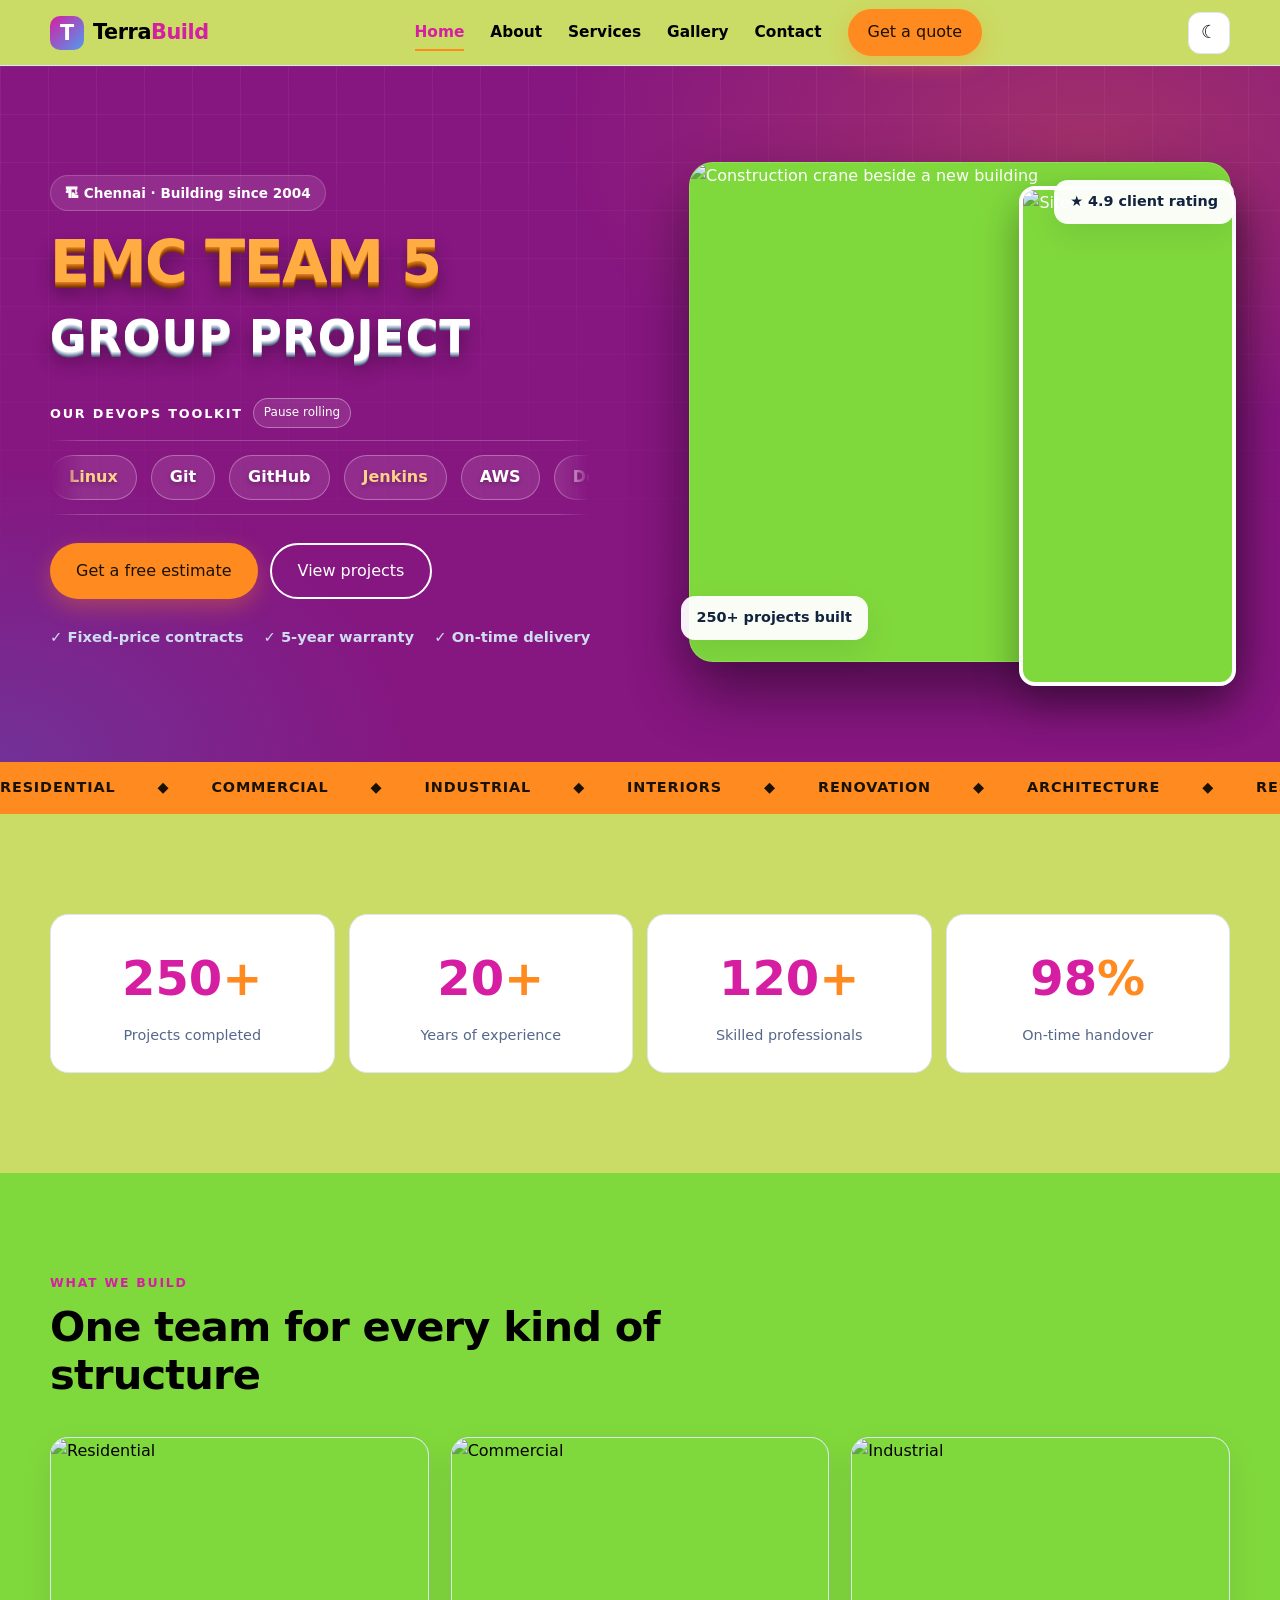
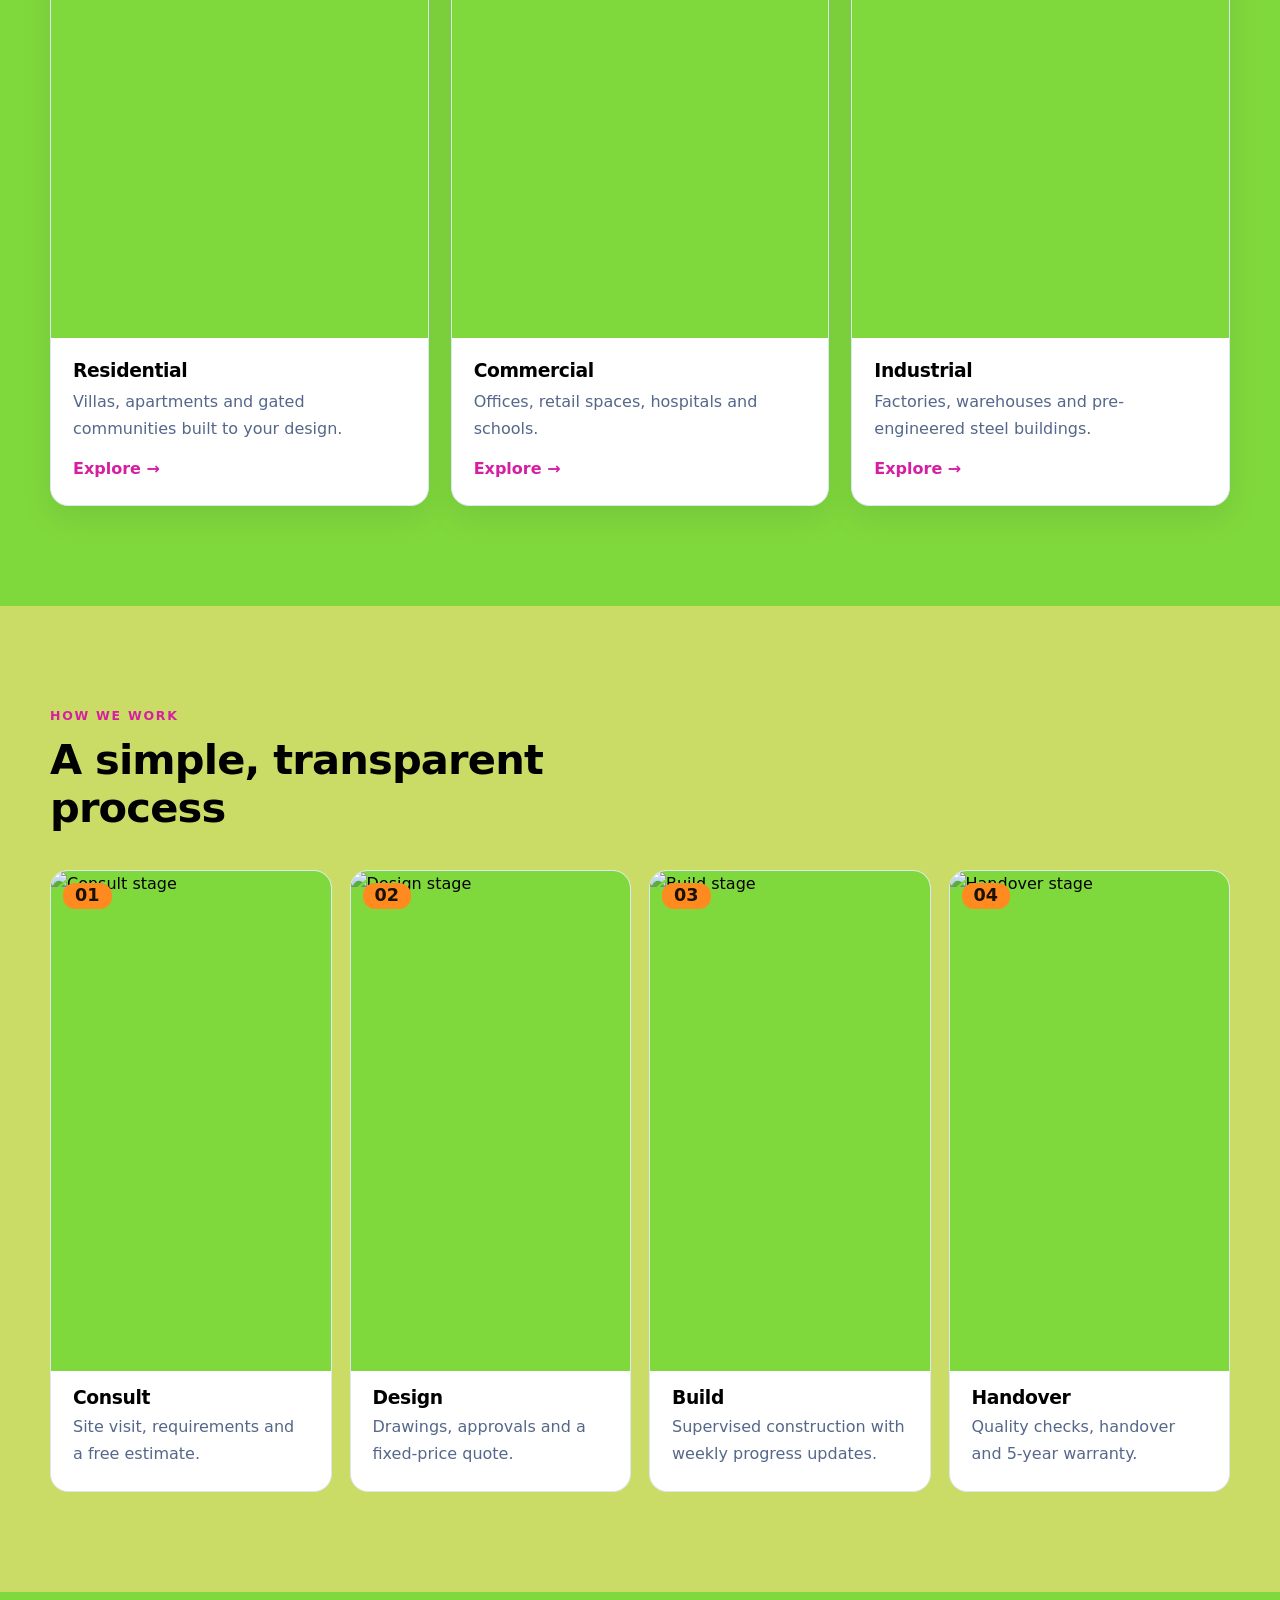
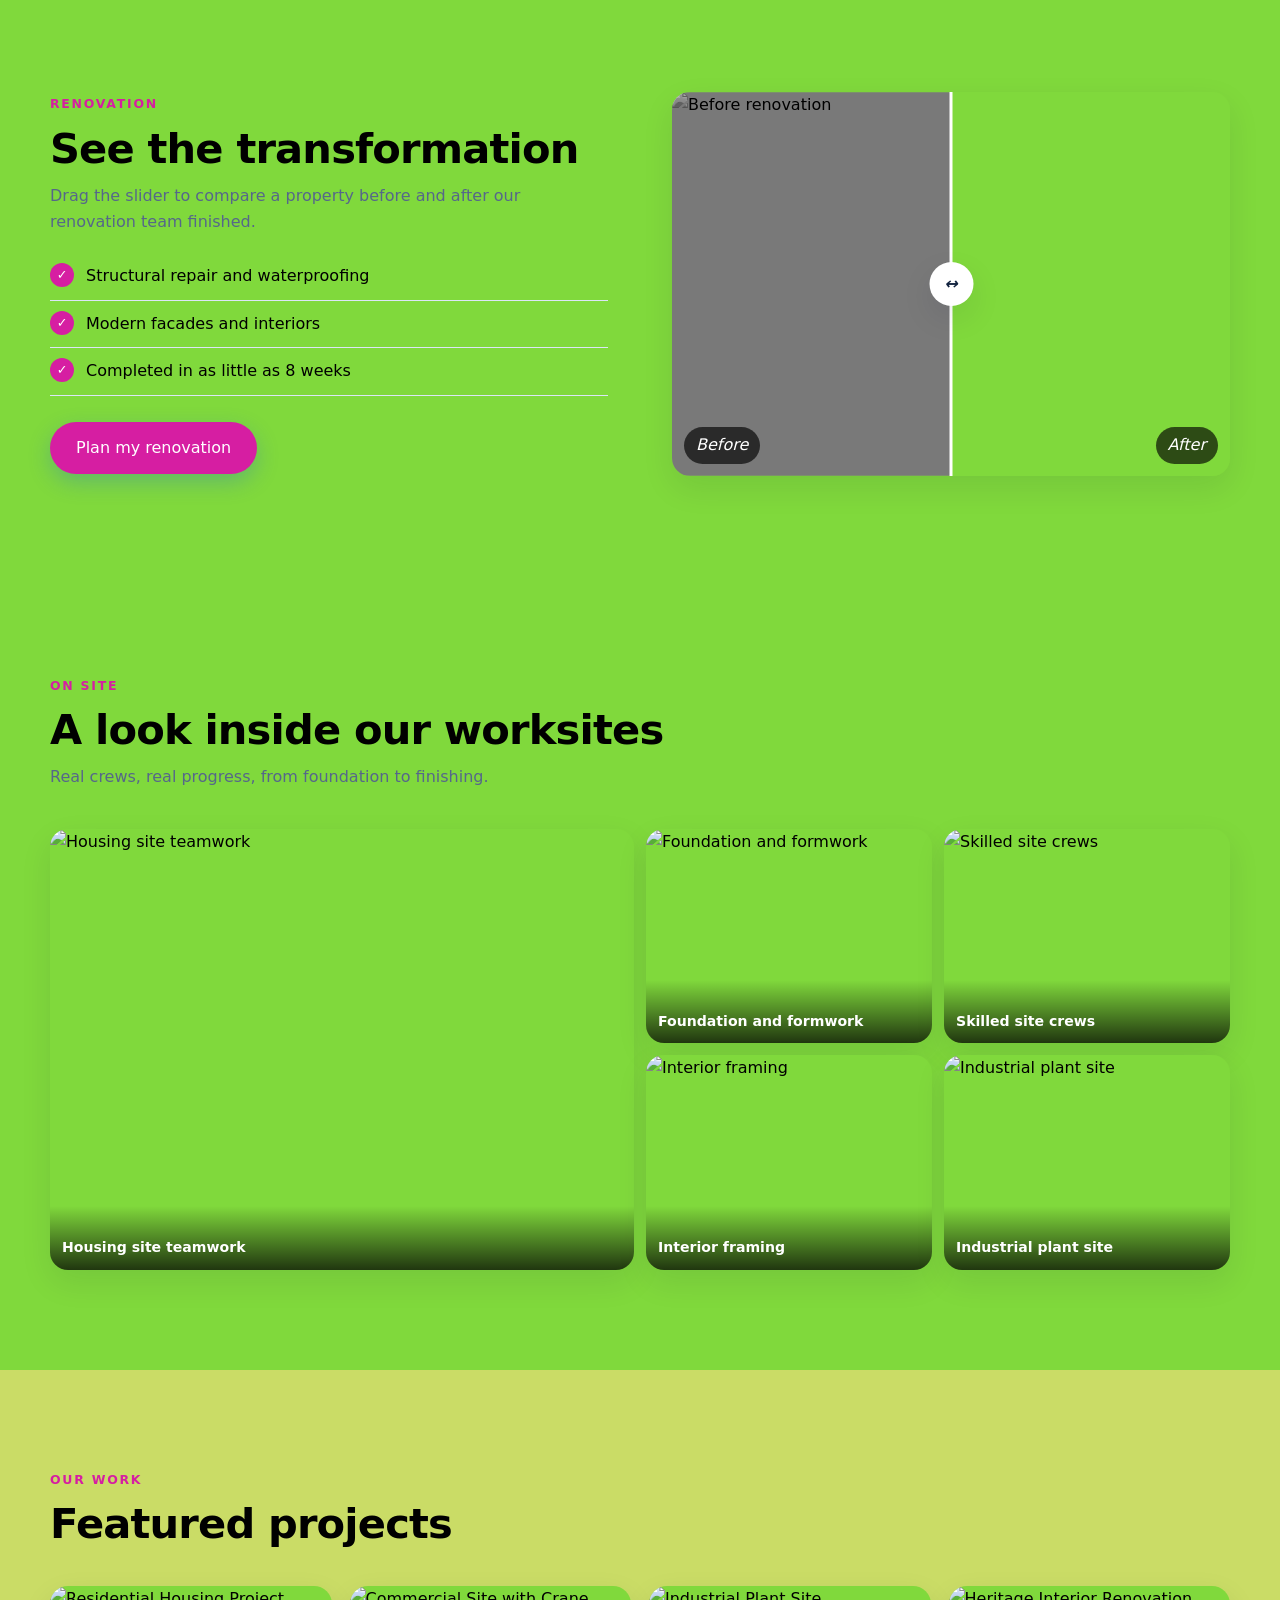
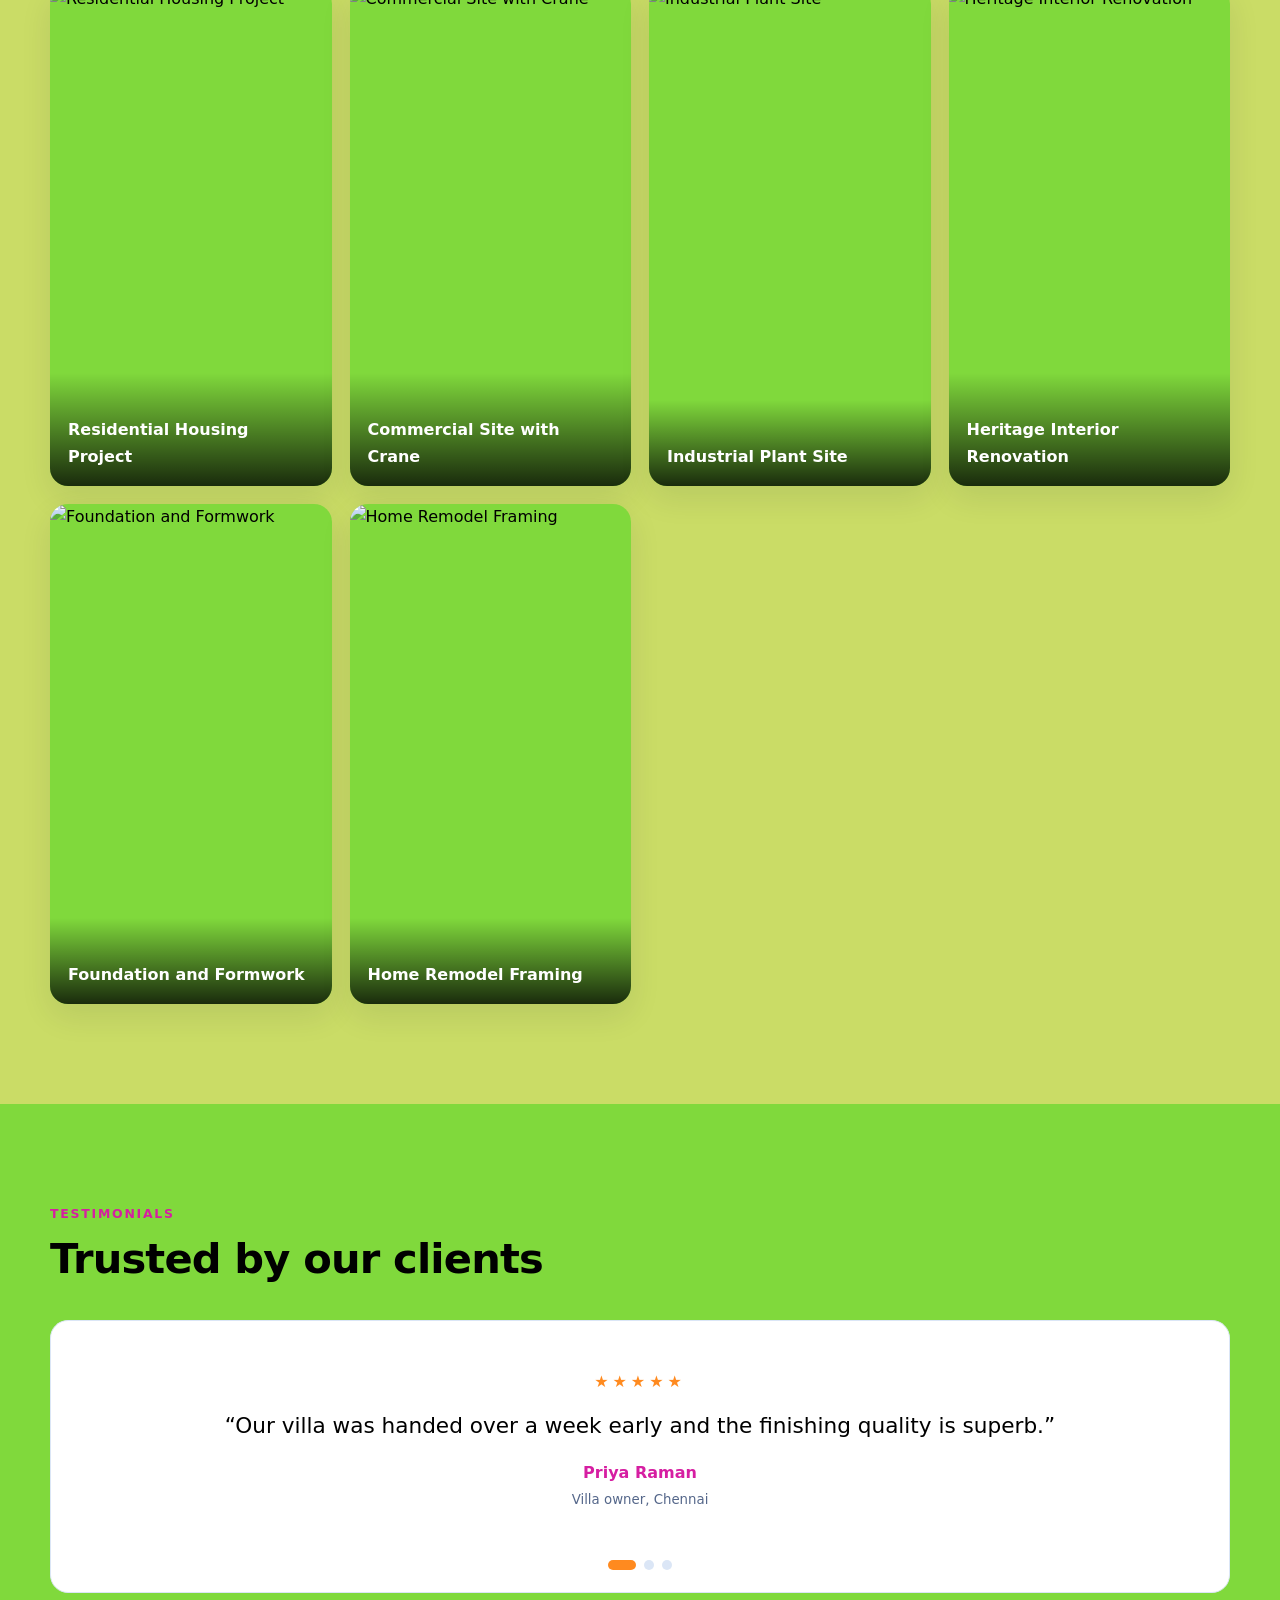
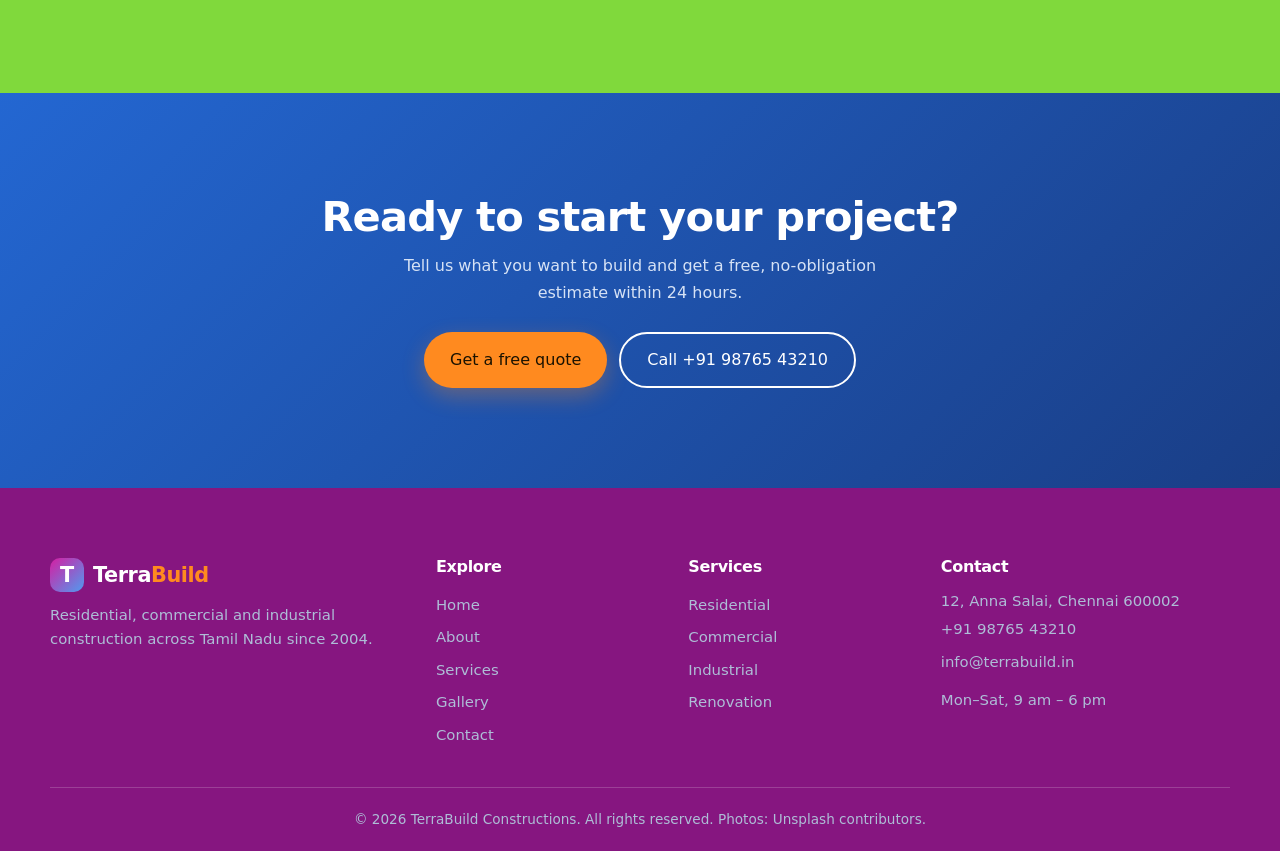
==== commit 5074b9c4: "Add rolling effects" ====
--- a/index.html
+++ b/index.html
@@ -18,7 +18,7 @@
   <link rel="stylesheet" href="index.css">
 
   <style>
-    /* EMC Team 5: 3D project heading */
+    /* 3D project heading */
     .hero h1.team-title {
       font-size: clamp(2rem, 4.6vw, 3.65rem);
       font-weight: 900;
@@ -60,6 +60,106 @@
         0 10px 18px rgba(0, 0, 0, 0.4);
     }
 
+    /* Prevent the rolling track from expanding the hero grid */
+    .hero .c > div {
+      min-width: 0;
+    }
+
+    /* DevOps rolling tools */
+    .devops-tools {
+      width: 100%;
+      max-width: 540px;
+      min-width: 0;
+      margin: 24px 0 28px;
+    }
+
+    .devops-tools-header {
+      display: flex;
+      flex-wrap: wrap;
+      align-items: center;
+      gap: 10px;
+      margin-bottom: 12px;
+    }
+
+    .devops-tools-label {
+      color: #fff;
+      font-size: 0.8rem;
+      font-weight: 800;
+      letter-spacing: 0.14em;
+      text-transform: uppercase;
+    }
+
+    .devops-tools-window {
+      overflow: hidden;
+      padding: 14px 0;
+      border-top: 1px solid rgba(255, 255, 255, 0.22);
+      border-bottom: 1px solid rgba(255, 255, 255, 0.22);
+      -webkit-mask-image: linear-gradient(
+        to right, transparent, #000 6%, #000 94%, transparent
+      );
+      mask-image: linear-gradient(
+        to right, transparent, #000 6%, #000 94%, transparent
+      );
+    }
+
+    .devops-tools-track {
+      display: flex;
+      width: max-content;
+      animation: devops-tools-roll 60s linear infinite;
+    }
+
+    .devops-tools-group {
+      display: flex;
+      flex-shrink: 0;
+      align-items: center;
+      gap: 14px;
+      padding-right: 14px;
+    }
+
+    .devops-tools-group span {
+      display: inline-flex;
+      align-items: center;
+      flex-shrink: 0;
+      padding: 8px 18px;
+      border: 1px solid rgba(255, 255, 255, 0.3);
+      border-radius: 999px;
+      background: rgba(255, 255, 255, 0.1);
+      color: #fff;
+      font-size: 1rem;
+      font-weight: 800;
+      white-space: nowrap;
+      text-shadow: 0 2px 4px rgba(0, 0, 0, 0.25);
+    }
+
+    .devops-tools-group span:nth-child(3n + 1) {
+      color: #ffd18a;
+    }
+
+    .devops-tools-window:hover .devops-tools-track,
+    .devops-tools.is-paused .devops-tools-track {
+      animation-play-state: paused;
+    }
+
+    .devops-tools-toggle {
+      padding: 4px 10px;
+      border: 1px solid rgba(255, 255, 255, 0.35);
+      border-radius: 999px;
+      background: rgba(255, 255, 255, 0.1);
+      color: #fff;
+      font: inherit;
+      font-size: 0.75rem;
+      cursor: pointer;
+    }
+
+    @keyframes devops-tools-roll {
+      from {
+        transform: translateX(0);
+      }
+      to {
+        transform: translateX(-50%);
+      }
+    }
+
     @media (max-width: 380px) {
       .hero h1.team-title {
         font-size: 1.85rem;
@@ -68,9 +168,32 @@
       .team-title-sub {
         letter-spacing: 0;
       }
+
+      .devops-tools-group span {
+        padding: 7px 14px;
+        font-size: 0.9rem;
+      }
+    }
+
+    @media (prefers-reduced-motion: reduce) {
+      .devops-tools-track {
+        animation: none;
+      }
+
+      .devops-tools-window {
+        overflow-x: auto;
+        -webkit-mask-image: none;
+        mask-image: none;
+      }
+
+      .devops-tools-group[aria-hidden="true"],
+      .devops-tools-toggle {
+        display: none;
+      }
     }
   </style>
 </head>
+
 <body>
   <div id="pg"></div>
 
@@ -111,10 +234,83 @@
             <span class="team-title-sub">GROUP PROJECT</span>
           </h1>
 
-          <p>
-            Residential, commercial and industrial construction delivered
-            on time and on budget by 120+ skilled professionals.
-          </p>
+          <!-- Rolling tools replace the construction description -->
+          <div class="devops-tools" id="devops-tools">
+            <div class="devops-tools-header">
+              <span class="devops-tools-label">Our DevOps Toolkit</span>
+              <button
+                class="devops-tools-toggle"
+                id="devops-tools-toggle"
+                type="button"
+                aria-pressed="false"
+                aria-controls="devops-tools-track"
+                hidden
+              >Pause rolling</button>
+            </div>
+
+            <div class="devops-tools-window">
+              <div class="devops-tools-track" id="devops-tools-track">
+                <div class="devops-tools-group">
+                  <span>Linux</span>
+                  <span>Git</span>
+                  <span>GitHub</span>
+                  <span>Jenkins</span>
+                  <span>AWS</span>
+                  <span>Docker</span>
+                  <span>Kubernetes</span>
+                  <span>Terraform</span>
+                  <span>Ansible</span>
+                  <span>Bash</span>
+                  <span>Python</span>
+                  <span>GitHub Actions</span>
+                  <span>GitLab CI/CD</span>
+                  <span>Helm</span>
+                  <span>Argo CD</span>
+                  <span>Prometheus</span>
+                  <span>Grafana</span>
+                  <span>SonarQube</span>
+                  <span>Trivy</span>
+                  <span>Nexus</span>
+                  <span>Nginx</span>
+                  <span>Elasticsearch</span>
+                  <span>Logstash</span>
+                  <span>Kibana</span>
+                  <span>Azure</span>
+                  <span>Google Cloud</span>
+                </div>
+
+                <!-- Identical copy creates a continuous loop -->
+                <div class="devops-tools-group" aria-hidden="true">
+                  <span>Linux</span>
+                  <span>Git</span>
+                  <span>GitHub</span>
+                  <span>Jenkins</span>
+                  <span>AWS</span>
+                  <span>Docker</span>
+                  <span>Kubernetes</span>
+                  <span>Terraform</span>
+                  <span>Ansible</span>
+                  <span>Bash</span>
+                  <span>Python</span>
+                  <span>GitHub Actions</span>
+                  <span>GitLab CI/CD</span>
+                  <span>Helm</span>
+                  <span>Argo CD</span>
+                  <span>Prometheus</span>
+                  <span>Grafana</span>
+                  <span>SonarQube</span>
+                  <span>Trivy</span>
+                  <span>Nexus</span>
+                  <span>Nginx</span>
+                  <span>Elasticsearch</span>
+                  <span>Logstash</span>
+                  <span>Kibana</span>
+                  <span>Azure</span>
+                  <span>Google Cloud</span>
+                </div>
+              </div>
+            </div>
+          </div>
 
           <div class="acts">
             <a class="btn" href="contact.html">Get a free estimate</a>
@@ -138,7 +334,6 @@
             height="500"
             fetchpriority="high"
           >
-
           <img
             class="hero-in"
             src="https://images.unsplash.com/photo-1558227691-41ea78d1f631?auto=format&fit=crop&w=700&q=70"
@@ -148,11 +343,9 @@
             height="500"
             loading="lazy"
           >
-
           <div class="fb f1">
             <span data-count="250">0</span>+ projects built
           </div>
-
           <div class="fb f2">★ 4.9 client rating</div>
         </div>
       </div>
@@ -182,17 +375,14 @@
             <b data-count="250">0</b><i>+</i>
             <span>Projects completed</span>
           </div>
-
           <div class="stat" data-r>
             <b data-count="20">0</b><i>+</i>
             <span>Years of experience</span>
           </div>
-
           <div class="stat" data-r>
             <b data-count="120">0</b><i>+</i>
             <span>Skilled professionals</span>
           </div>
-
           <div class="stat" data-r>
             <b data-count="98">0</b><i>%</i>
             <span>On-time handover</span>
@@ -207,49 +397,25 @@
           <div class="eb">What we build</div>
           <h2>One team for every kind of structure</h2>
         </div>
-
         <div class="cards">
           <article class="card tilt" data-r>
-            <img
-              src="https://images.unsplash.com/photo-1687169503260-85f00f122398?auto=format&fit=crop&w=1200&q=70"
-              onerror="this.onerror=null;this.src='images/villa.svg'"
-              alt="Residential"
-              width="800"
-              height="500"
-              loading="lazy"
-            >
+            <img src="https://images.unsplash.com/photo-1687169503260-85f00f122398?auto=format&fit=crop&w=1200&q=70" onerror="this.onerror=null;this.src='images/villa.svg'" alt="Residential" width="800" height="500" loading="lazy">
             <div class="cb">
               <h3>Residential</h3>
               <p>Villas, apartments and gated communities built to your design.</p>
               <a class="more" href="service.html">Explore →</a>
             </div>
           </article>
-
           <article class="card tilt" data-r>
-            <img
-              src="https://images.unsplash.com/photo-1755530603707-045e3306e4df?auto=format&fit=crop&w=1200&q=70"
-              onerror="this.onerror=null;this.src='images/tower.svg'"
-              alt="Commercial"
-              width="800"
-              height="500"
-              loading="lazy"
-            >
+            <img src="https://images.unsplash.com/photo-1755530603707-045e3306e4df?auto=format&fit=crop&w=1200&q=70" onerror="this.onerror=null;this.src='images/tower.svg'" alt="Commercial" width="800" height="500" loading="lazy">
             <div class="cb">
               <h3>Commercial</h3>
               <p>Offices, retail spaces, hospitals and schools.</p>
               <a class="more" href="service.html">Explore →</a>
             </div>
           </article>
-
           <article class="card tilt" data-r>
-            <img
-              src="https://images.unsplash.com/photo-1660367439240-d38cb03a4365?auto=format&fit=crop&w=1200&q=70"
-              onerror="this.onerror=null;this.src='images/factory.svg'"
-              alt="Industrial"
-              width="800"
-              height="500"
-              loading="lazy"
-            >
+            <img src="https://images.unsplash.com/photo-1660367439240-d38cb03a4365?auto=format&fit=crop&w=1200&q=70" onerror="this.onerror=null;this.src='images/factory.svg'" alt="Industrial" width="800" height="500" loading="lazy">
             <div class="cb">
               <h3>Industrial</h3>
               <p>Factories, warehouses and pre-engineered steel buildings.</p>
@@ -266,56 +432,24 @@
           <div class="eb">How we work</div>
           <h2>A simple, transparent process</h2>
         </div>
-
         <div class="steps">
           <div class="step" data-r>
-            <img
-              src="https://images.unsplash.com/photo-1558227691-41ea78d1f631?auto=format&fit=crop&w=900&q=70"
-              onerror="this.onerror=null;this.src='images/crane.svg'"
-              alt="Consult stage"
-              width="800"
-              height="500"
-              loading="lazy"
-            >
+            <img src="https://images.unsplash.com/photo-1558227691-41ea78d1f631?auto=format&fit=crop&w=900&q=70" onerror="this.onerror=null;this.src='images/crane.svg'" alt="Consult stage" width="800" height="500" loading="lazy">
             <h3>Consult</h3>
             <p>Site visit, requirements and a free estimate.</p>
           </div>
-
           <div class="step" data-r>
-            <img
-              src="https://images.unsplash.com/photo-1768321914688-86ff62032d47?auto=format&fit=crop&w=900&q=70"
-              onerror="this.onerror=null;this.src='images/interior.svg'"
-              alt="Design stage"
-              width="800"
-              height="500"
-              loading="lazy"
-            >
+            <img src="https://images.unsplash.com/photo-1768321914688-86ff62032d47?auto=format&fit=crop&w=900&q=70" onerror="this.onerror=null;this.src='images/interior.svg'" alt="Design stage" width="800" height="500" loading="lazy">
             <h3>Design</h3>
             <p>Drawings, approvals and a fixed-price quote.</p>
           </div>
-
           <div class="step" data-r>
-            <img
-              src="https://images.unsplash.com/photo-1687169503260-85f00f122398?auto=format&fit=crop&w=900&q=70"
-              onerror="this.onerror=null;this.src='images/villa.svg'"
-              alt="Build stage"
-              width="800"
-              height="500"
-              loading="lazy"
-            >
+            <img src="https://images.unsplash.com/photo-1687169503260-85f00f122398?auto=format&fit=crop&w=900&q=70" onerror="this.onerror=null;this.src='images/villa.svg'" alt="Build stage" width="800" height="500" loading="lazy">
             <h3>Build</h3>
             <p>Supervised construction with weekly progress updates.</p>
           </div>
-
           <div class="step" data-r>
-            <img
-              src="https://images.unsplash.com/photo-1755530603707-045e3306e4df?auto=format&fit=crop&w=900&q=70"
-              onerror="this.onerror=null;this.src='images/tower.svg'"
-              alt="Handover stage"
-              width="800"
-              height="500"
-              loading="lazy"
-            >
+            <img src="https://images.unsplash.com/photo-1755530603707-045e3306e4df?auto=format&fit=crop&w=900&q=70" onerror="this.onerror=null;this.src='images/tower.svg'" alt="Handover stage" width="800" height="500" loading="lazy">
             <h3>Handover</h3>
             <p>Quality checks, handover and 5-year warranty.</p>
           </div>
@@ -328,52 +462,24 @@
         <div data-r>
           <div class="eb">Renovation</div>
           <h2>See the transformation</h2>
-
           <p class="mut" style="margin-top:10px">
             Drag the slider to compare a property before and after our
             renovation team finished.
           </p>
-
           <ul class="ticks">
             <li>Structural repair and waterproofing</li>
             <li>Modern facades and interiors</li>
             <li>Completed in as little as 8 weeks</li>
           </ul>
-
           <a class="btn dk" href="contact.html">Plan my renovation</a>
         </div>
-
         <div class="ba" data-r>
-          <img
-            src="https://images.unsplash.com/photo-1653280662710-1cac52cde6d7?auto=format&fit=crop&w=1200&q=70"
-            onerror="this.onerror=null;this.src='images/villa2.svg'"
-            alt="After renovation"
-            width="800"
-            height="500"
-            loading="lazy"
-          >
-
-          <img
-            class="b"
-            src="https://images.unsplash.com/photo-1653280662710-1cac52cde6d7?auto=format&fit=crop&w=1200&q=70"
-            onerror="this.onerror=null;this.src='images/villa2.svg'"
-            alt="Before renovation"
-            width="800"
-            height="500"
-            loading="lazy"
-          >
-
+          <img src="https://images.unsplash.com/photo-1653280662710-1cac52cde6d7?auto=format&fit=crop&w=1200&q=70" onerror="this.onerror=null;this.src='images/villa2.svg'" alt="After renovation" width="800" height="500" loading="lazy">
+          <img class="b" src="https://images.unsplash.com/photo-1653280662710-1cac52cde6d7?auto=format&fit=crop&w=1200&q=70" onerror="this.onerror=null;this.src='images/villa2.svg'" alt="Before renovation" width="800" height="500" loading="lazy">
           <i></i>
           <em>Before</em>
           <em>After</em>
-
-          <input
-            type="range"
-            min="0"
-            max="100"
-            value="50"
-            aria-label="Before and after slider"
-          >
+          <input type="range" min="0" max="100" value="50" aria-label="Before and after slider">
         </div>
       </div>
     </section>
@@ -385,65 +491,25 @@
           <h2>A look inside our worksites</h2>
           <p>Real crews, real progress, from foundation to finishing.</p>
         </div>
-
         <div class="mos">
           <figure class="big" data-r>
-            <img
-              src="https://images.unsplash.com/photo-1653280662710-1cac52cde6d7?auto=format&fit=crop&w=900&q=70"
-              onerror="this.onerror=null;this.src='images/villa2.svg'"
-              alt="Housing site teamwork"
-              width="800"
-              height="500"
-              loading="lazy"
-            >
+            <img src="https://images.unsplash.com/photo-1653280662710-1cac52cde6d7?auto=format&fit=crop&w=900&q=70" onerror="this.onerror=null;this.src='images/villa2.svg'" alt="Housing site teamwork" width="800" height="500" loading="lazy">
             <figcaption>Housing site teamwork</figcaption>
           </figure>
-
           <figure data-r>
-            <img
-              src="https://images.unsplash.com/photo-1625337905916-f1172a75d5b8?auto=format&fit=crop&w=900&q=70"
-              onerror="this.onerror=null;this.src='images/reno.svg'"
-              alt="Foundation and formwork"
-              width="800"
-              height="500"
-              loading="lazy"
-            >
+            <img src="https://images.unsplash.com/photo-1625337905916-f1172a75d5b8?auto=format&fit=crop&w=900&q=70" onerror="this.onerror=null;this.src='images/reno.svg'" alt="Foundation and formwork" width="800" height="500" loading="lazy">
             <figcaption>Foundation and formwork</figcaption>
           </figure>
-
           <figure data-r>
-            <img
-              src="https://images.unsplash.com/photo-1558227691-41ea78d1f631?auto=format&fit=crop&w=900&q=70"
-              onerror="this.onerror=null;this.src='images/crane.svg'"
-              alt="Skilled site crews"
-              width="800"
-              height="500"
-              loading="lazy"
-            >
+            <img src="https://images.unsplash.com/photo-1558227691-41ea78d1f631?auto=format&fit=crop&w=900&q=70" onerror="this.onerror=null;this.src='images/crane.svg'" alt="Skilled site crews" width="800" height="500" loading="lazy">
             <figcaption>Skilled site crews</figcaption>
           </figure>
-
           <figure data-r>
-            <img
-              src="https://images.unsplash.com/photo-1768321914688-86ff62032d47?auto=format&fit=crop&w=900&q=70"
-              onerror="this.onerror=null;this.src='images/interior.svg'"
-              alt="Interior framing"
-              width="800"
-              height="500"
-              loading="lazy"
-            >
+            <img src="https://images.unsplash.com/photo-1768321914688-86ff62032d47?auto=format&fit=crop&w=900&q=70" onerror="this.onerror=null;this.src='images/interior.svg'" alt="Interior framing" width="800" height="500" loading="lazy">
             <figcaption>Interior framing</figcaption>
           </figure>
-
           <figure data-r>
-            <img
-              src="https://images.unsplash.com/photo-1660367439240-d38cb03a4365?auto=format&fit=crop&w=900&q=70"
-              onerror="this.onerror=null;this.src='images/factory.svg'"
-              alt="Industrial plant site"
-              width="800"
-              height="500"
-              loading="lazy"
-            >
+            <img src="https://images.unsplash.com/photo-1660367439240-d38cb03a4365?auto=format&fit=crop&w=900&q=70" onerror="this.onerror=null;this.src='images/factory.svg'" alt="Industrial plant site" width="800" height="500" loading="lazy">
             <figcaption>Industrial plant site</figcaption>
           </figure>
         </div>
@@ -456,77 +522,29 @@
           <div class="eb">Our work</div>
           <h2>Featured projects</h2>
         </div>
-
         <div class="projs">
           <a class="proj" data-r href="Gallery.html">
-            <img
-              src="https://images.unsplash.com/photo-1687169503260-85f00f122398?auto=format&fit=crop&w=1200&q=70"
-              onerror="this.onerror=null;this.src='images/villa.svg'"
-              alt="Residential Housing Project"
-              width="800"
-              height="500"
-              loading="lazy"
-            >
+            <img src="https://images.unsplash.com/photo-1687169503260-85f00f122398?auto=format&fit=crop&w=1200&q=70" onerror="this.onerror=null;this.src='images/villa.svg'" alt="Residential Housing Project" width="800" height="500" loading="lazy">
             <span>Residential Housing Project</span>
           </a>
-
           <a class="proj" data-r href="Gallery.html">
-            <img
-              src="https://images.unsplash.com/photo-1722079358008-2c72a8973998?auto=format&fit=crop&w=1200&q=70"
-              onerror="this.onerror=null;this.src='images/tower2.svg'"
-              alt="Commercial Site with Crane"
-              width="800"
-              height="500"
-              loading="lazy"
-            >
+            <img src="https://images.unsplash.com/photo-1722079358008-2c72a8973998?auto=format&fit=crop&w=1200&q=70" onerror="this.onerror=null;this.src='images/tower2.svg'" alt="Commercial Site with Crane" width="800" height="500" loading="lazy">
             <span>Commercial Site with Crane</span>
           </a>
-
           <a class="proj" data-r href="Gallery.html">
-            <img
-              src="https://images.unsplash.com/photo-1660367439240-d38cb03a4365?auto=format&fit=crop&w=1200&q=70"
-              onerror="this.onerror=null;this.src='images/factory.svg'"
-              alt="Industrial Plant Site"
-              width="800"
-              height="500"
-              loading="lazy"
-            >
+            <img src="https://images.unsplash.com/photo-1660367439240-d38cb03a4365?auto=format&fit=crop&w=1200&q=70" onerror="this.onerror=null;this.src='images/factory.svg'" alt="Industrial Plant Site" width="800" height="500" loading="lazy">
             <span>Industrial Plant Site</span>
           </a>
-
           <a class="proj" data-r href="Gallery.html">
-            <img
-              src="https://images.unsplash.com/photo-1768321914688-86ff62032d47?auto=format&fit=crop&w=900&q=70"
-              onerror="this.onerror=null;this.src='images/interior.svg'"
-              alt="Heritage Interior Renovation"
-              width="800"
-              height="500"
-              loading="lazy"
-            >
+            <img src="https://images.unsplash.com/photo-1768321914688-86ff62032d47?auto=format&fit=crop&w=900&q=70" onerror="this.onerror=null;this.src='images/interior.svg'" alt="Heritage Interior Renovation" width="800" height="500" loading="lazy">
             <span>Heritage Interior Renovation</span>
           </a>
-
           <a class="proj" data-r href="Gallery.html">
-            <img
-              src="https://images.unsplash.com/photo-1625337905916-f1172a75d5b8?auto=format&fit=crop&w=900&q=70"
-              onerror="this.onerror=null;this.src='images/reno.svg'"
-              alt="Foundation and Formwork"
-              width="800"
-              height="500"
-              loading="lazy"
-            >
+            <img src="https://images.unsplash.com/photo-1625337905916-f1172a75d5b8?auto=format&fit=crop&w=900&q=70" onerror="this.onerror=null;this.src='images/reno.svg'" alt="Foundation and Formwork" width="800" height="500" loading="lazy">
             <span>Foundation and Formwork</span>
           </a>
-
           <a class="proj" data-r href="Gallery.html">
-            <img
-              src="https://images.unsplash.com/photo-1704742950992-9815a104820c?auto=format&fit=crop&w=900&q=70"
-              onerror="this.onerror=null;this.src='images/reno.svg'"
-              alt="Home Remodel Framing"
-              width="800"
-              height="500"
-              loading="lazy"
-            >
+            <img src="https://images.unsplash.com/photo-1704742950992-9815a104820c?auto=format&fit=crop&w=900&q=70" onerror="this.onerror=null;this.src='images/reno.svg'" alt="Home Remodel Framing" width="800" height="500" loading="lazy">
             <span>Home Remodel Framing</span>
           </a>
         </div>
@@ -539,7 +557,6 @@
           <div class="eb">Testimonials</div>
           <h2>Trusted by our clients</h2>
         </div>
-
         <div class="ts" data-r>
           <div class="tr">
             <div class="tq">
@@ -548,14 +565,12 @@
               <b>Priya Raman</b>
               <small>Villa owner, Chennai</small>
             </div>
-
             <div class="tq">
               <div class="stars">★★★★★</div>
               <p>“Transparent pricing and weekly updates. We always knew where the project stood.”</p>
               <b>Karthik S.</b>
               <small>Director, Metro Tech</small>
             </div>
-
             <div class="tq">
               <div class="stars">★★★★★</div>
               <p>“They delivered our 40,000 sq ft warehouse on schedule and within budget.”</p>
@@ -563,7 +578,6 @@
               <small>Operations Head, Orbit Logistics</small>
             </div>
           </div>
-
           <div class="dots"></div>
         </div>
       </div>
@@ -572,12 +586,10 @@
     <section class="ctab">
       <div class="c" data-r>
         <h2>Ready to start your project?</h2>
-
         <p>
           Tell us what you want to build and get a free,
           no-obligation estimate within 24 hours.
         </p>
-
         <div class="acts">
           <a class="btn" href="contact.html">Get a free quote</a>
           <a class="btn ghost" href="tel:+919876543210">
@@ -594,7 +606,6 @@
         <a class="logo" href="index.html">
           <span class="lm">T</span>Terra<b>Build</b>
         </a>
-
         <p>
           Residential, commercial and industrial construction across
           Tamil Nadu since 2004.
@@ -640,6 +651,23 @@
 
   <button id="up" aria-label="Back to top">↑</button>
 
+  <script>
+    (function () {
+      var tools = document.getElementById('devops-tools');
+      var toggle = document.getElementById('devops-tools-toggle');
+
+      if (!tools || !toggle) return;
+
+      toggle.hidden = false;
+
+      toggle.addEventListener('click', function () {
+        var paused = tools.classList.toggle('is-paused');
+        toggle.setAttribute('aria-pressed', String(paused));
+        toggle.textContent = paused ? 'Resume rolling' : 'Pause rolling';
+      });
+    })();
+  </script>
+
   <script src="index.js"></script>
 </body>
 </html>
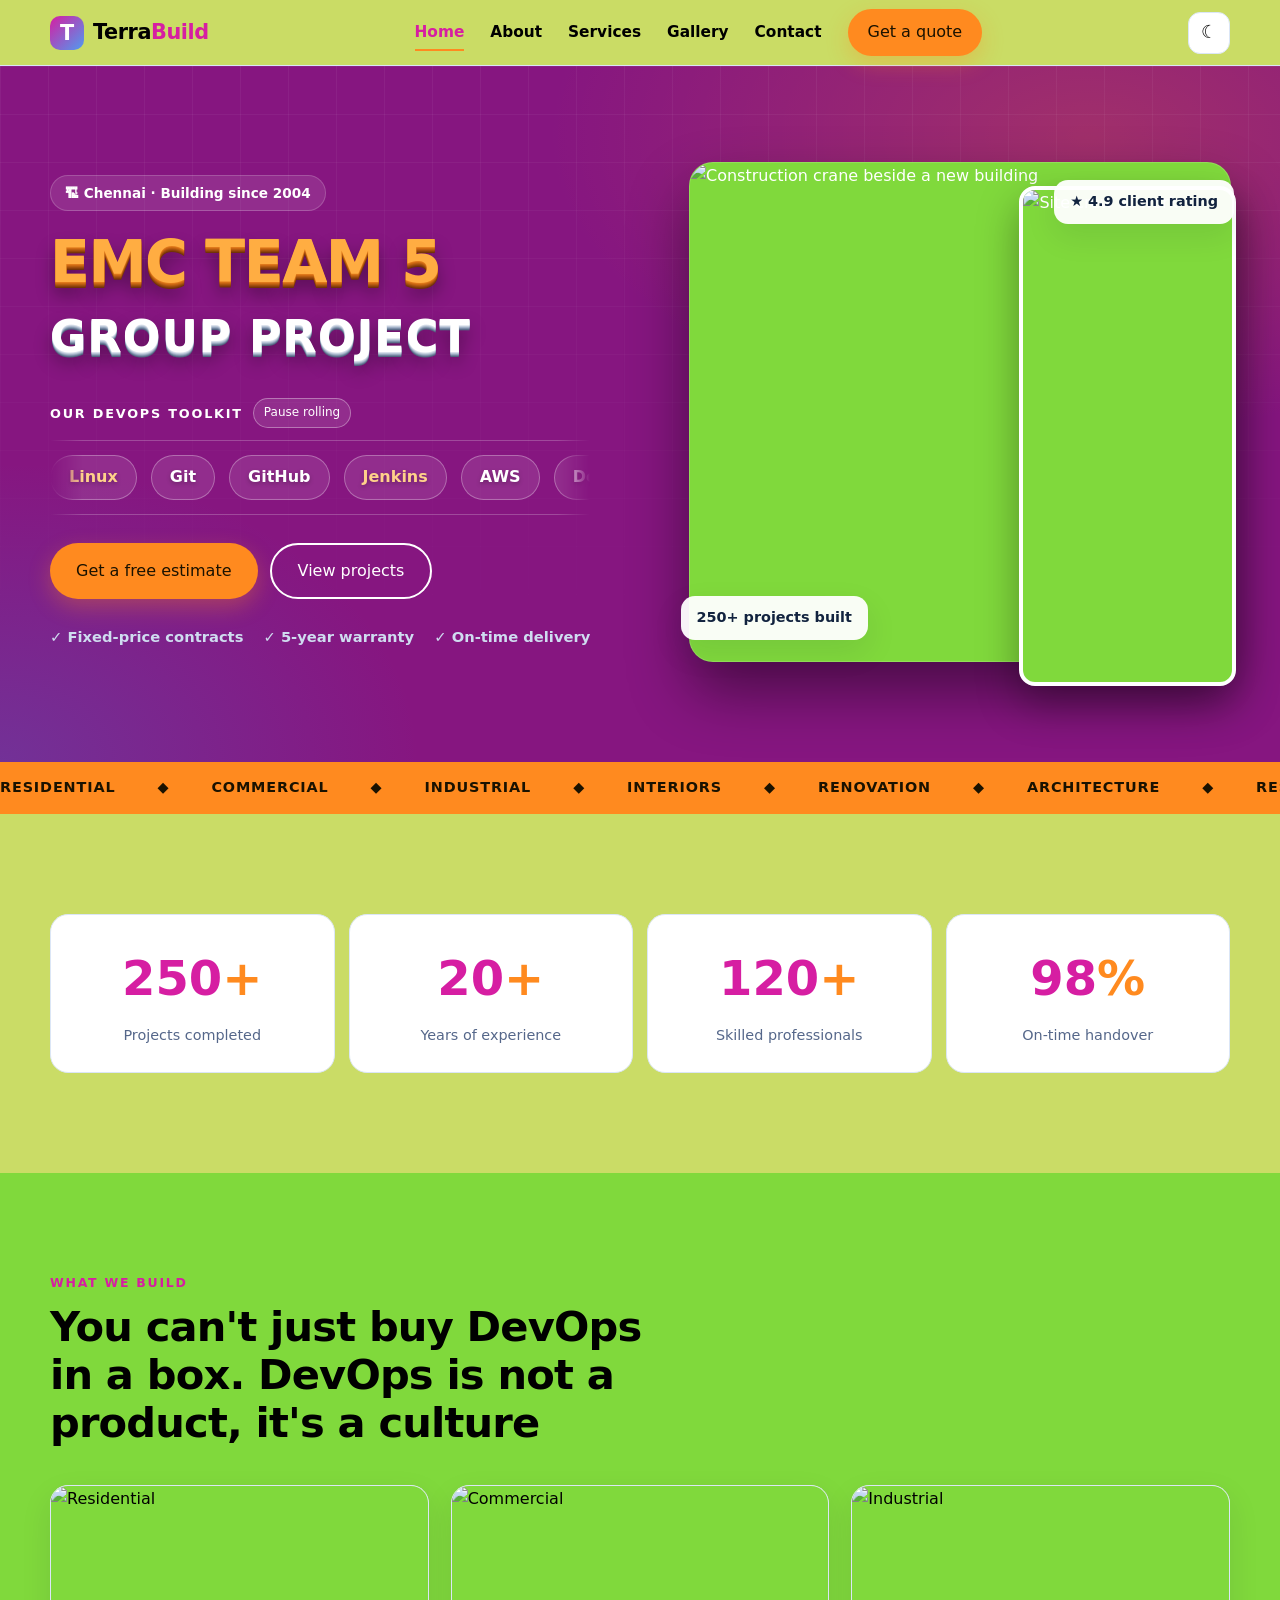
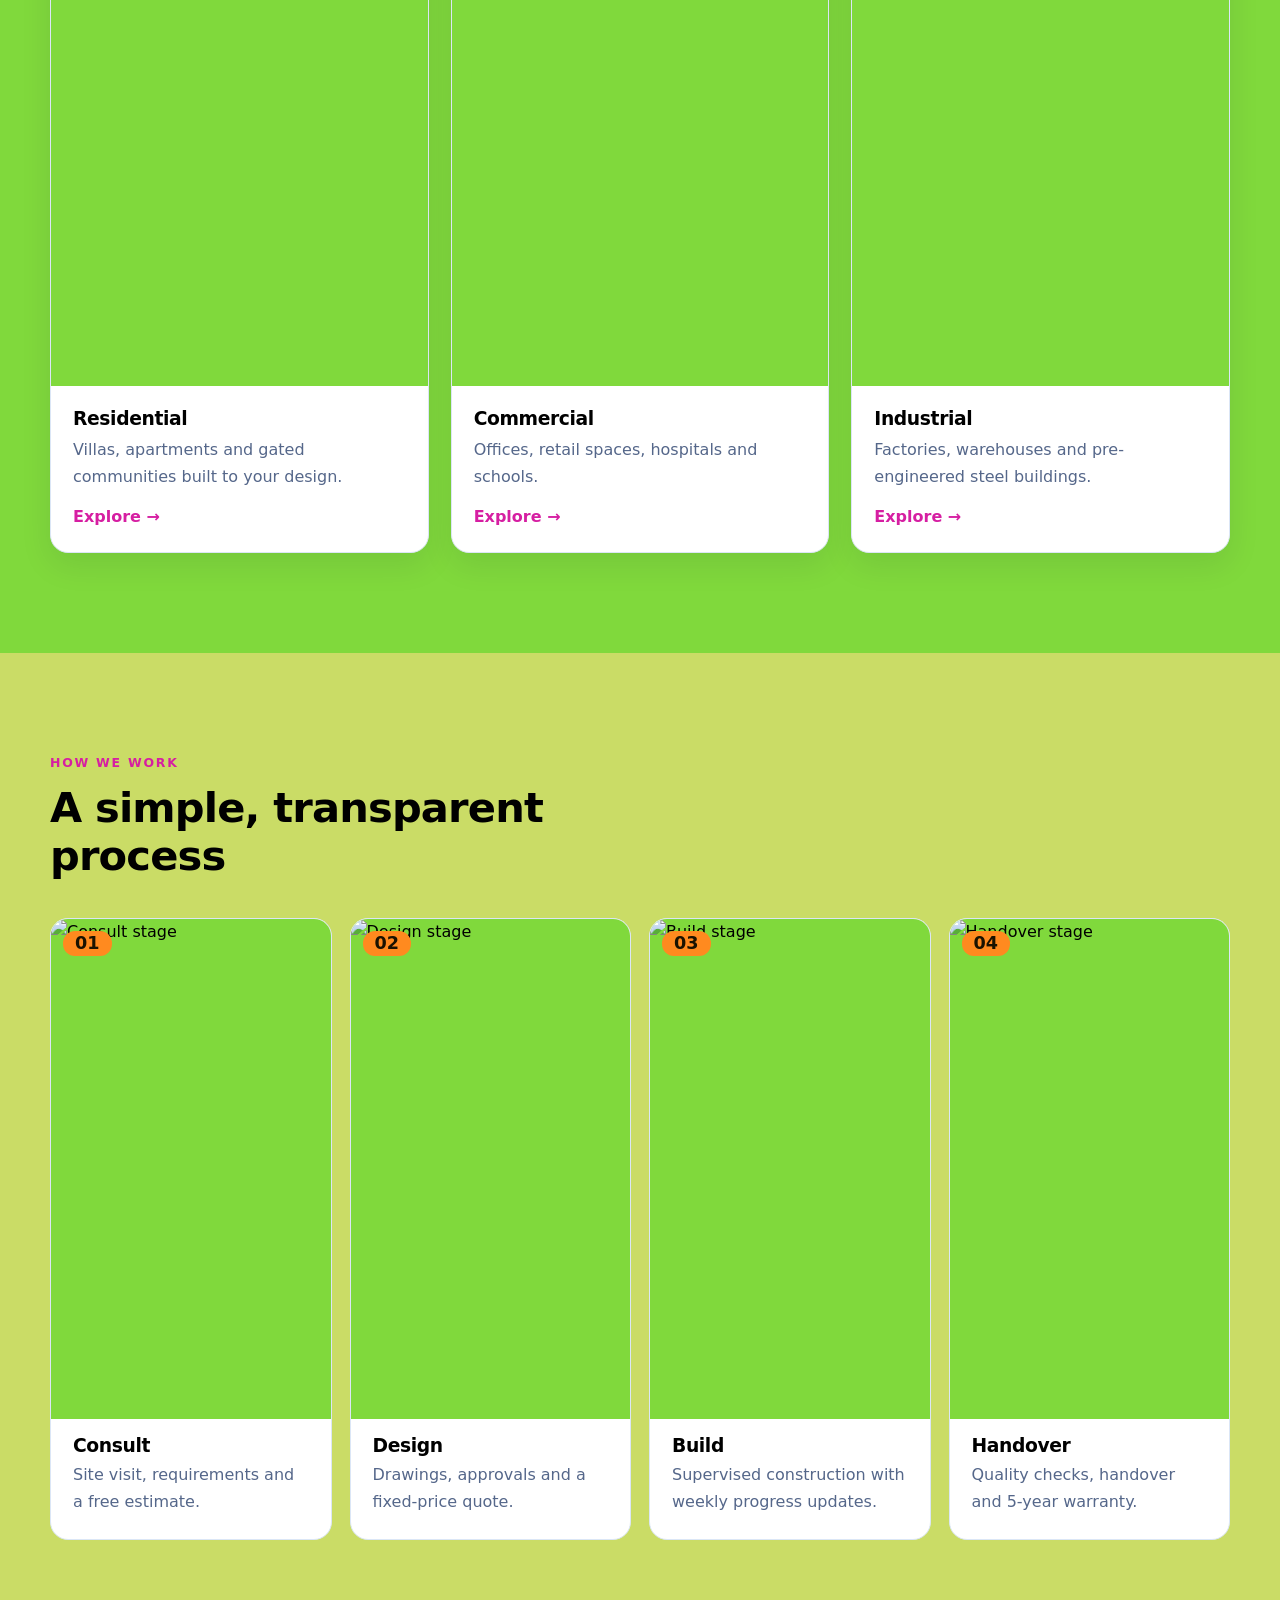
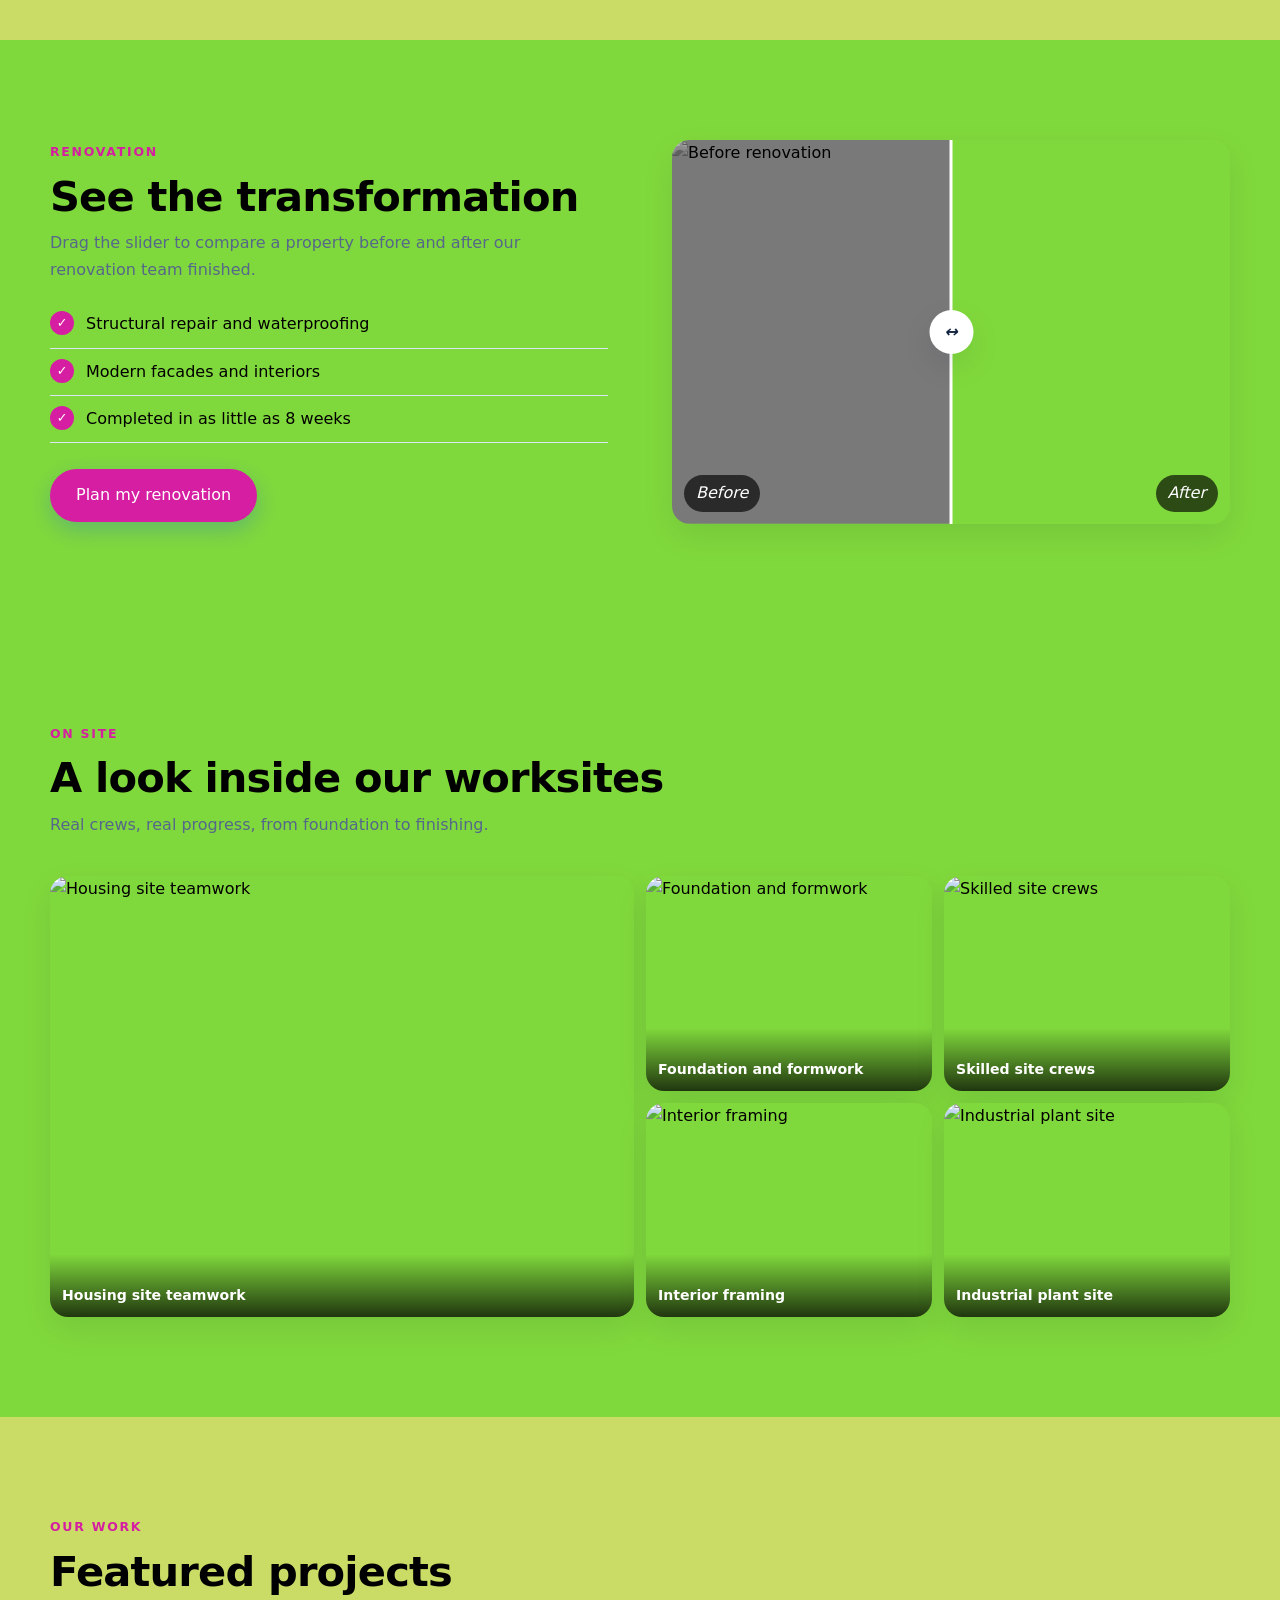
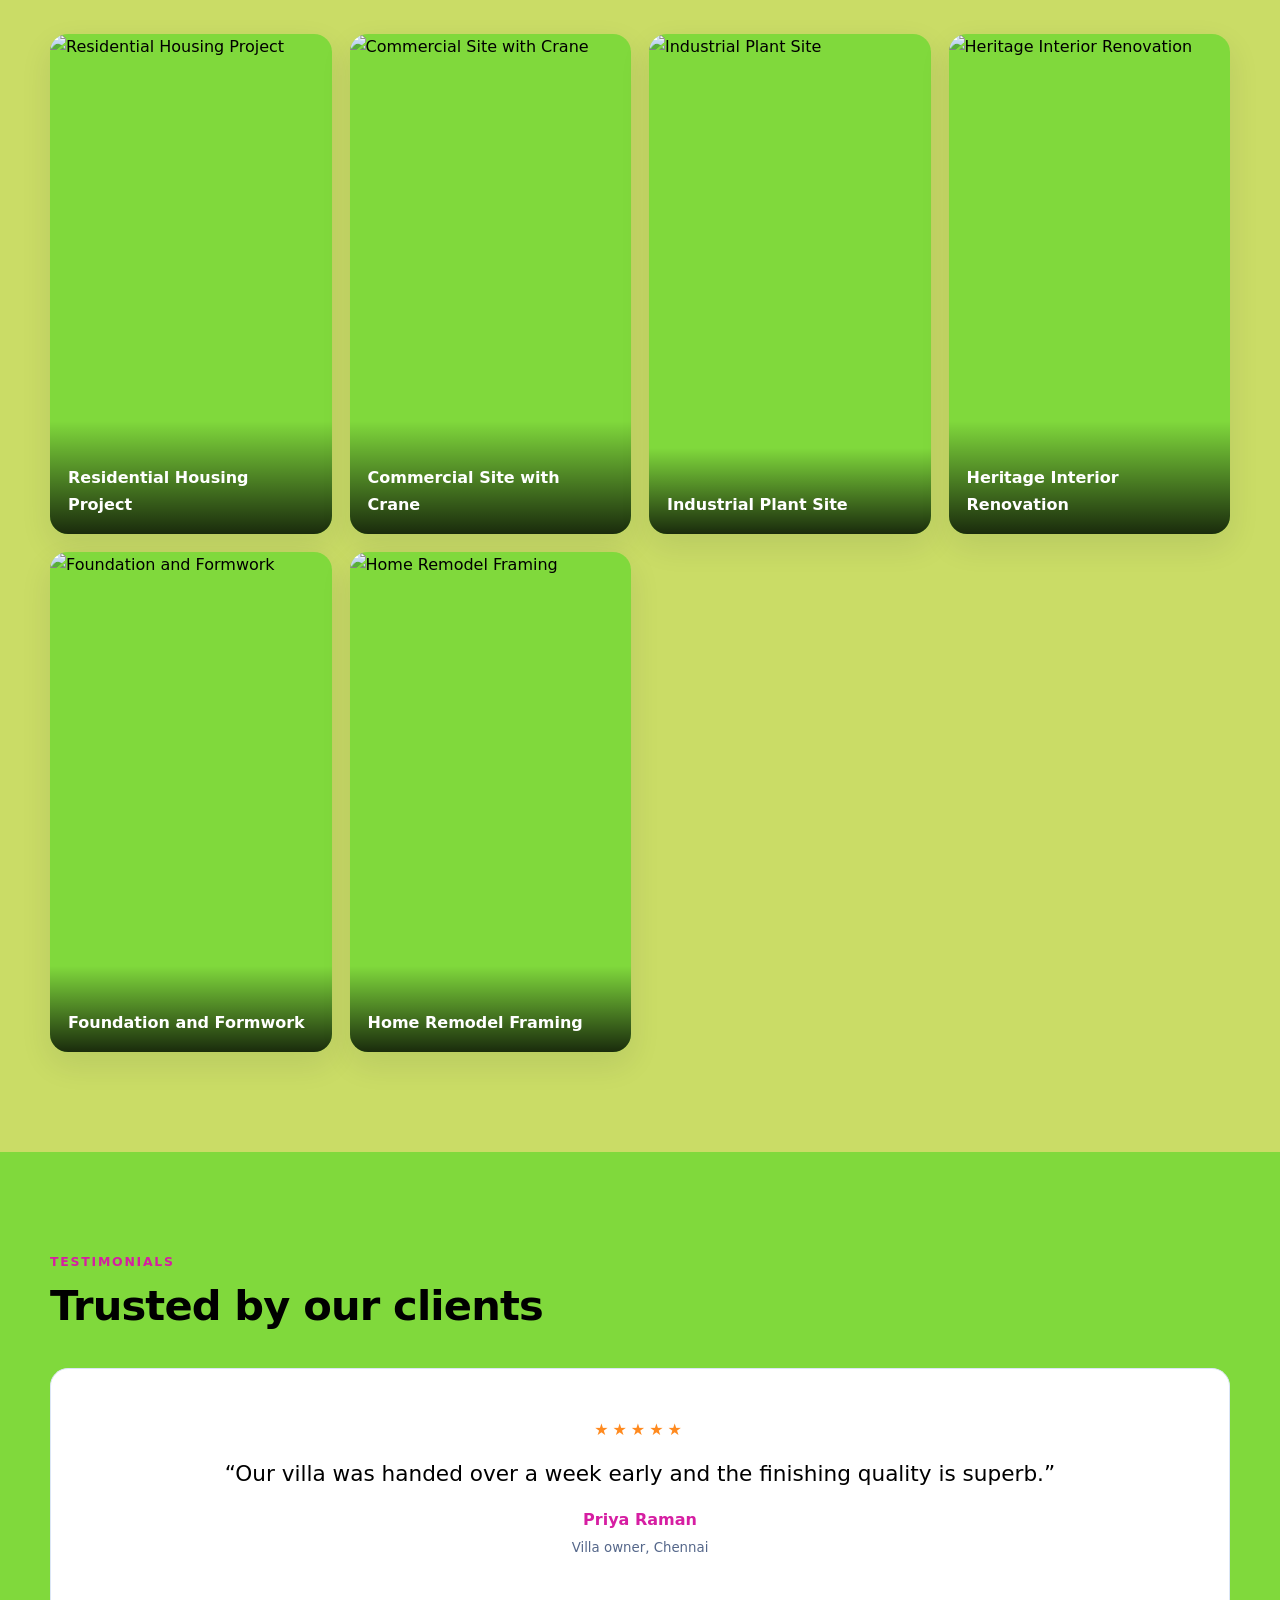
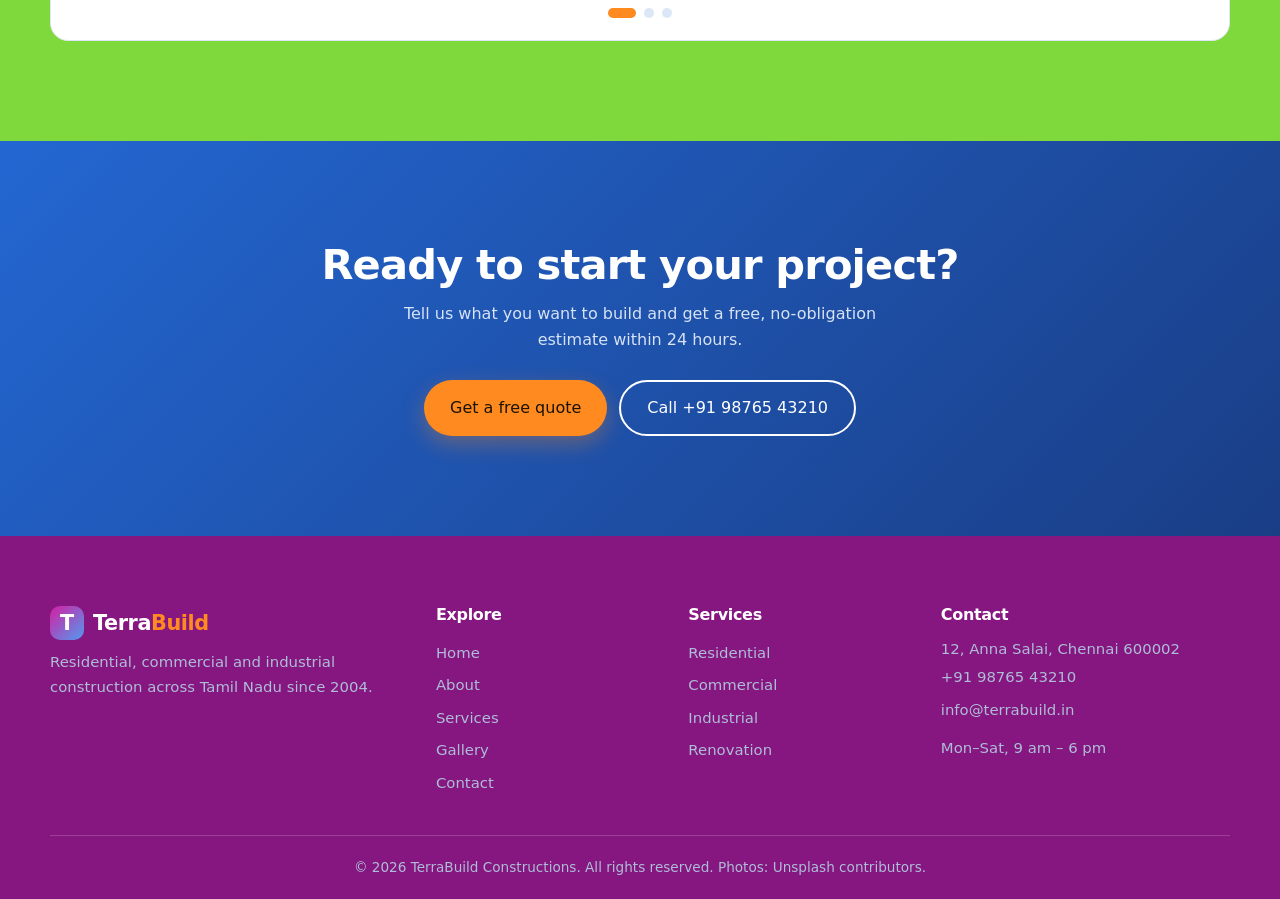
==== commit 50c67ae8: "changed the heading" ====
--- a/index.html
+++ b/index.html
@@ -395,7 +395,7 @@
       <div class="c">
         <div class="sh" data-r>
           <div class="eb">What we build</div>
-          <h2>One team for every kind of structure</h2>
+          <h2>You can't just buy DevOps in a box. DevOps is not a product, it's a culture</h2>
         </div>
         <div class="cards">
           <article class="card tilt" data-r>
